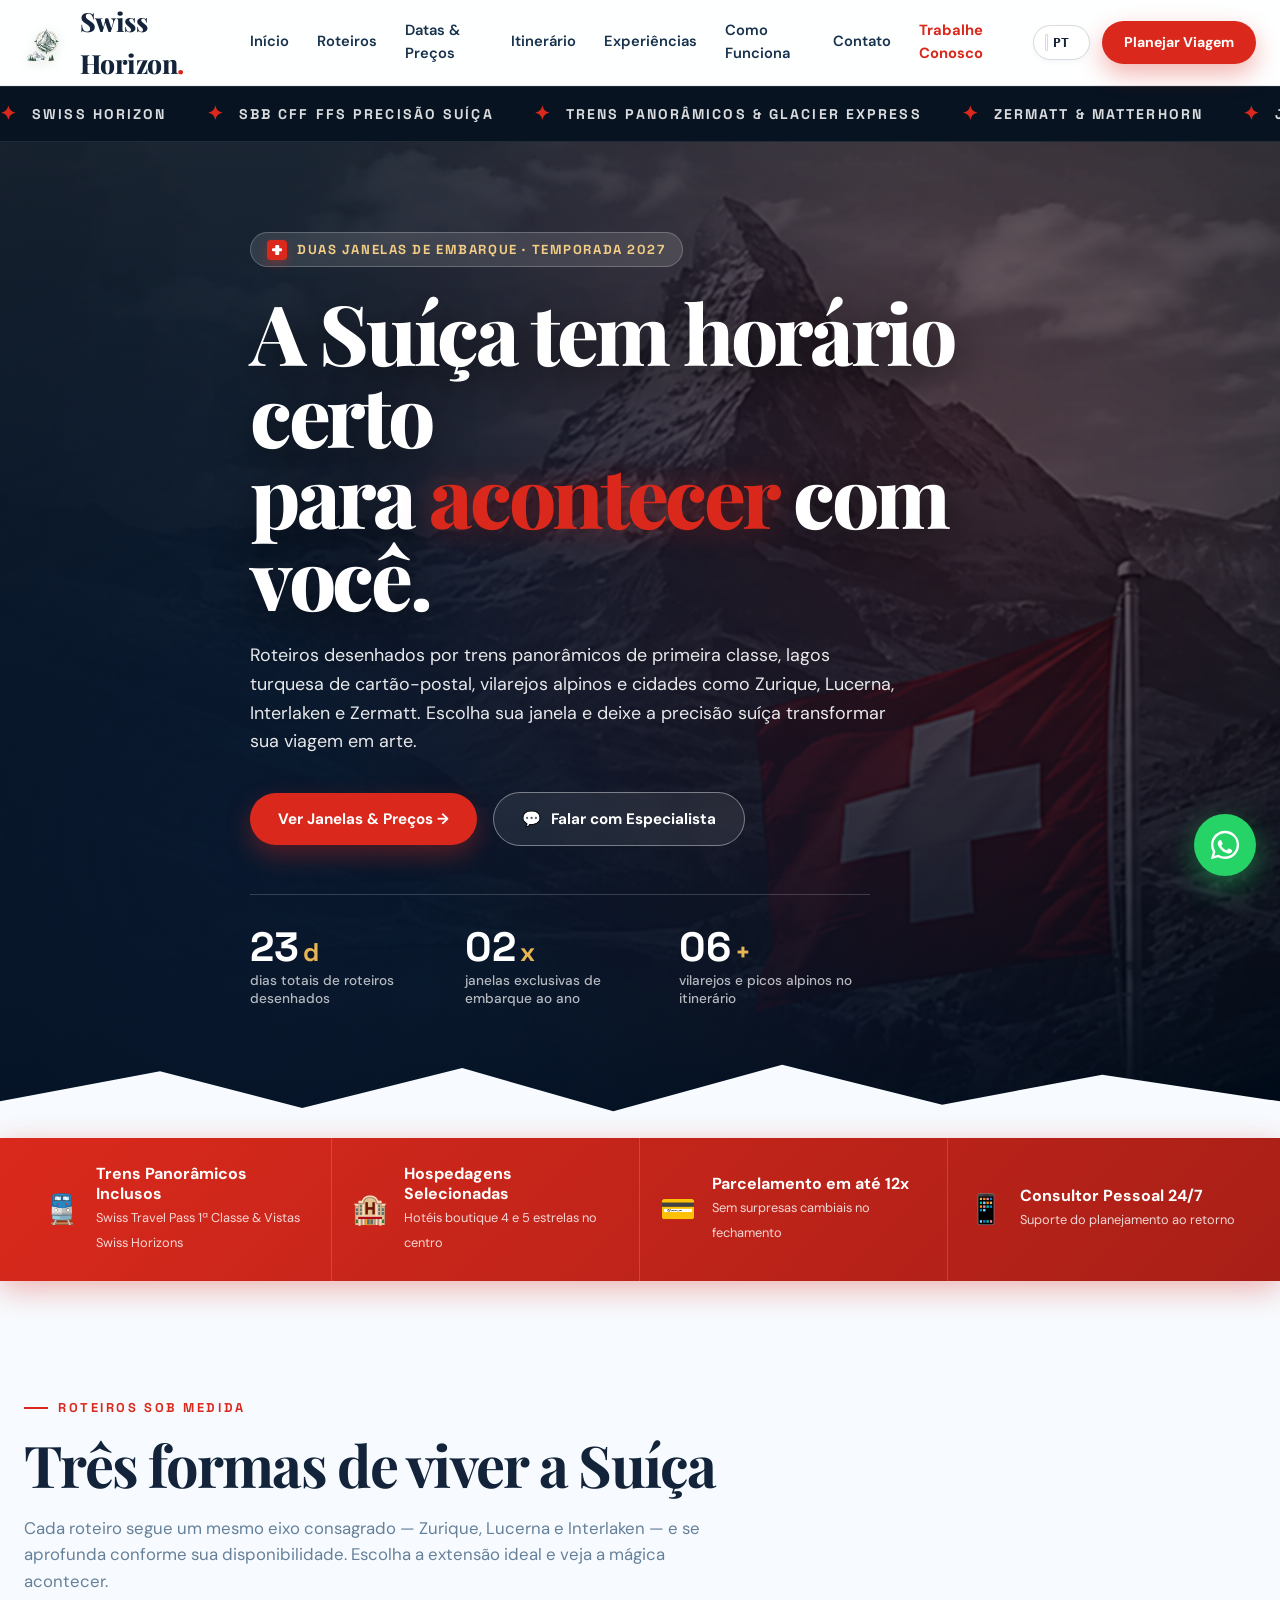
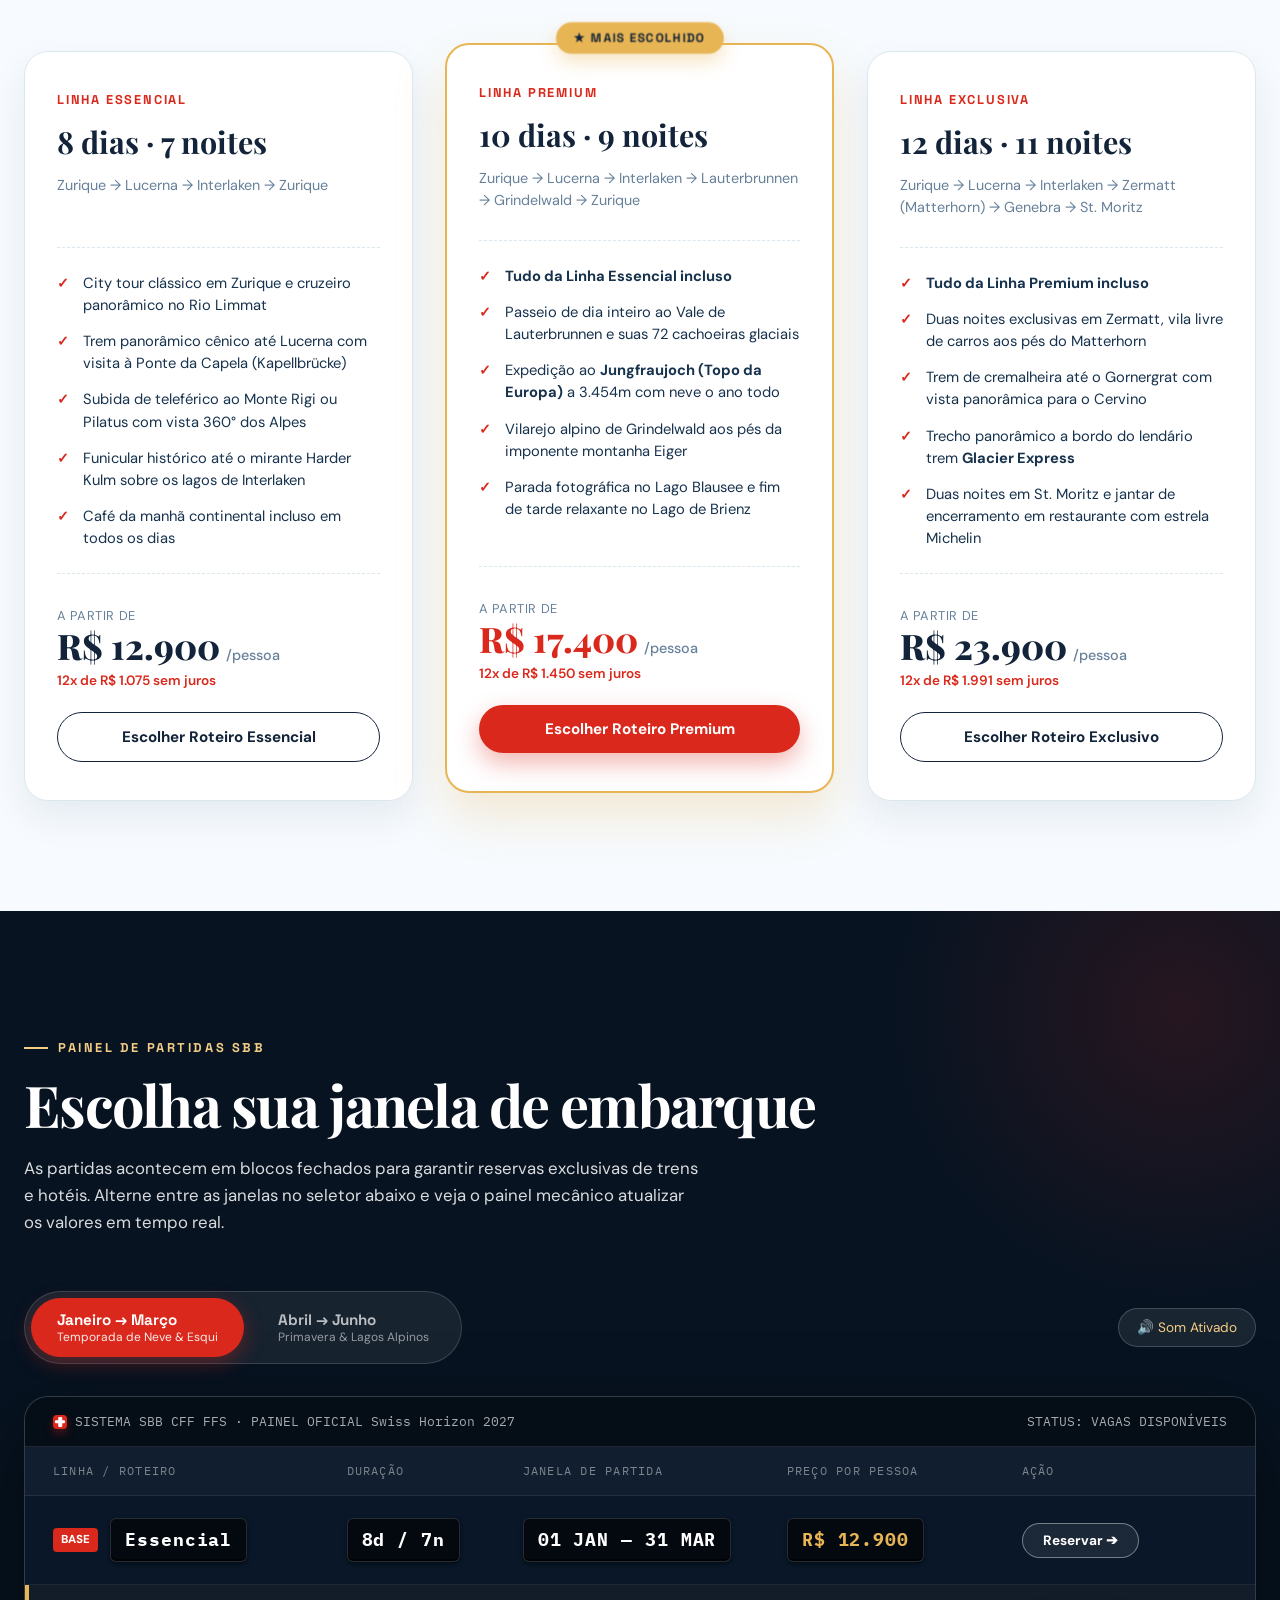
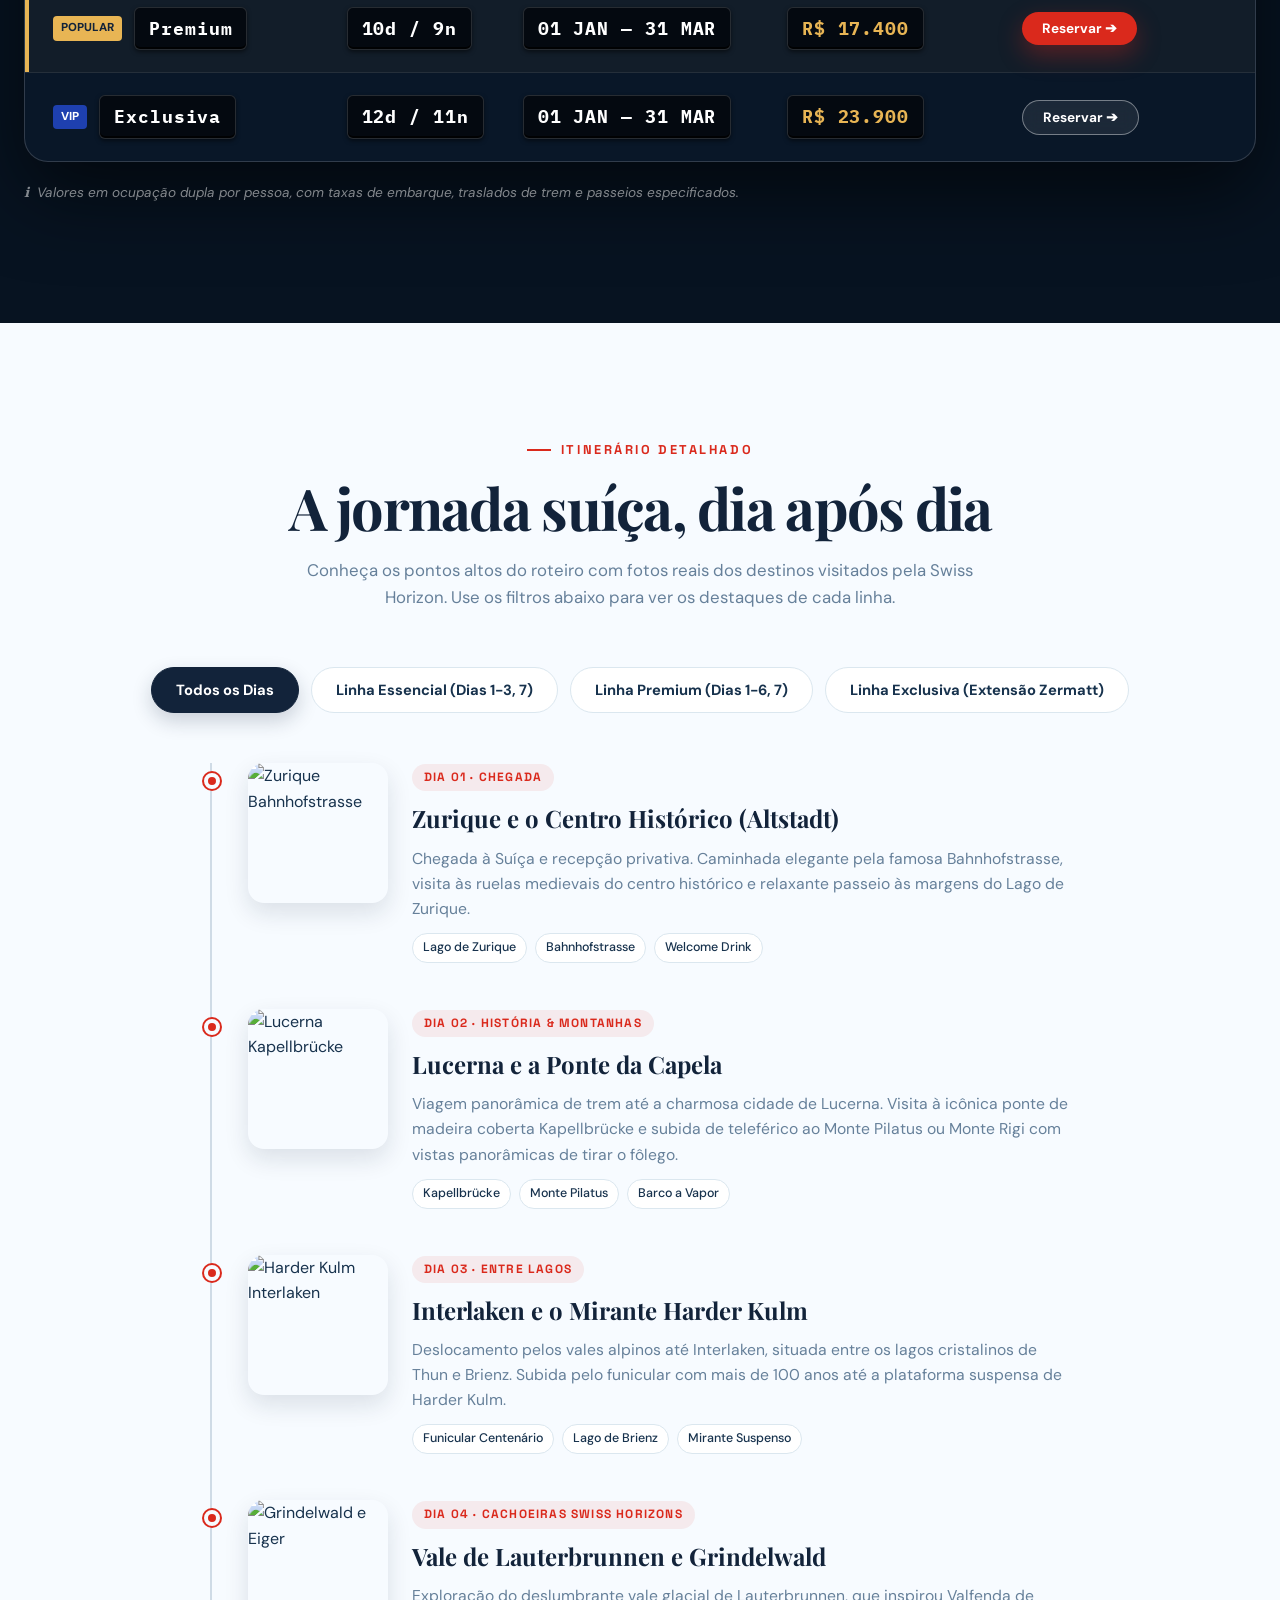
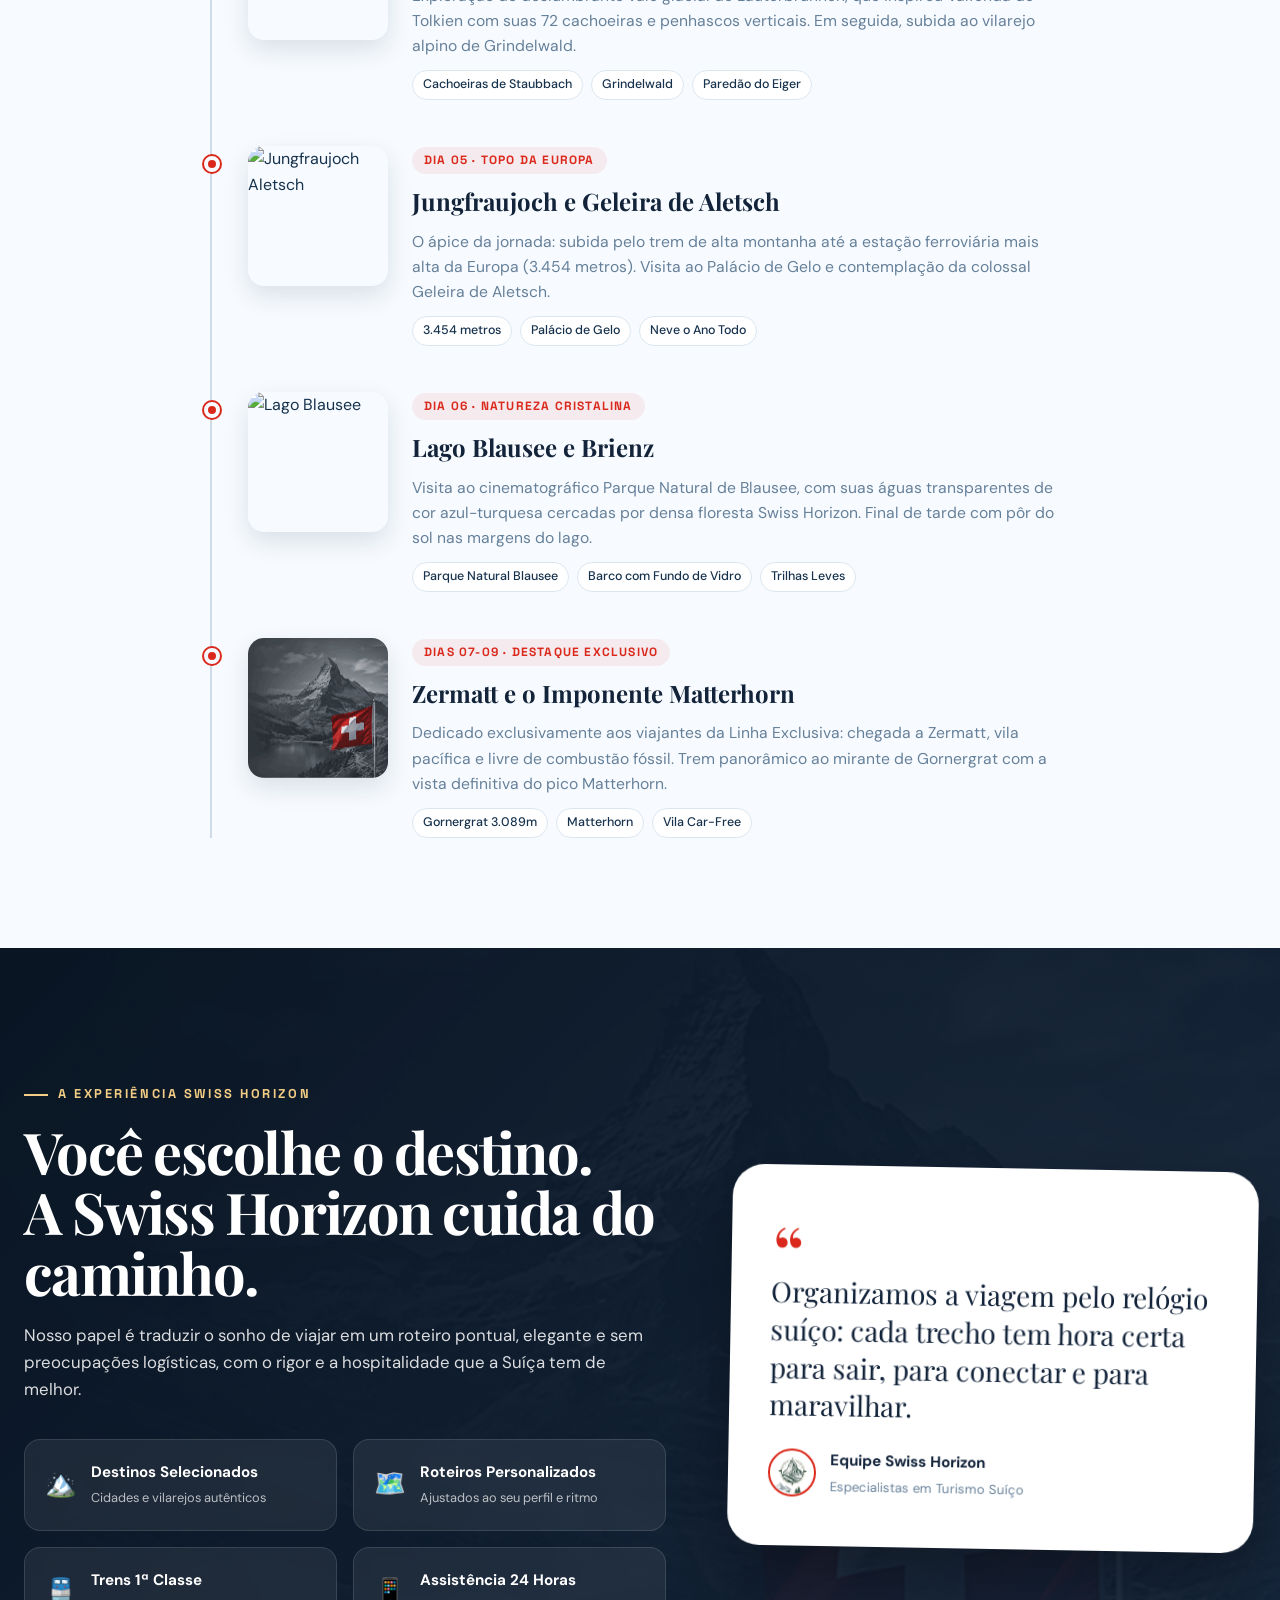
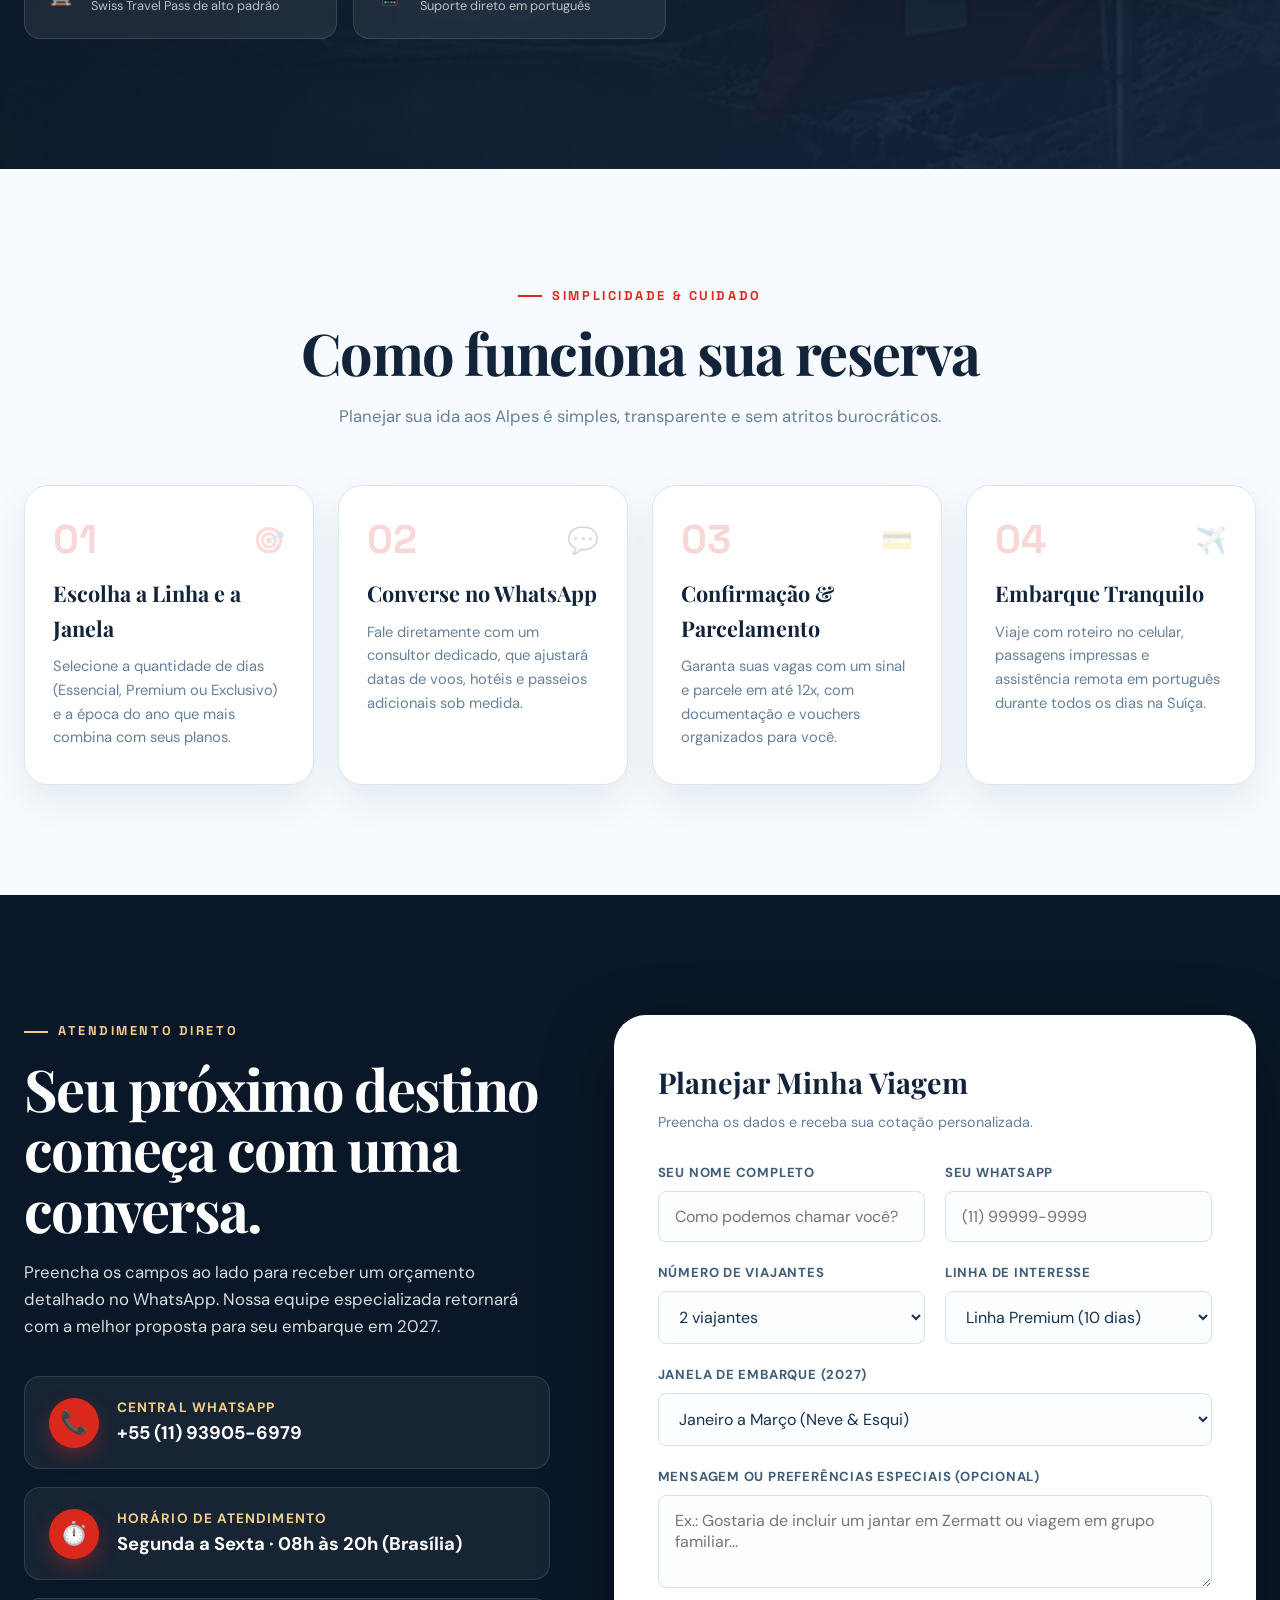
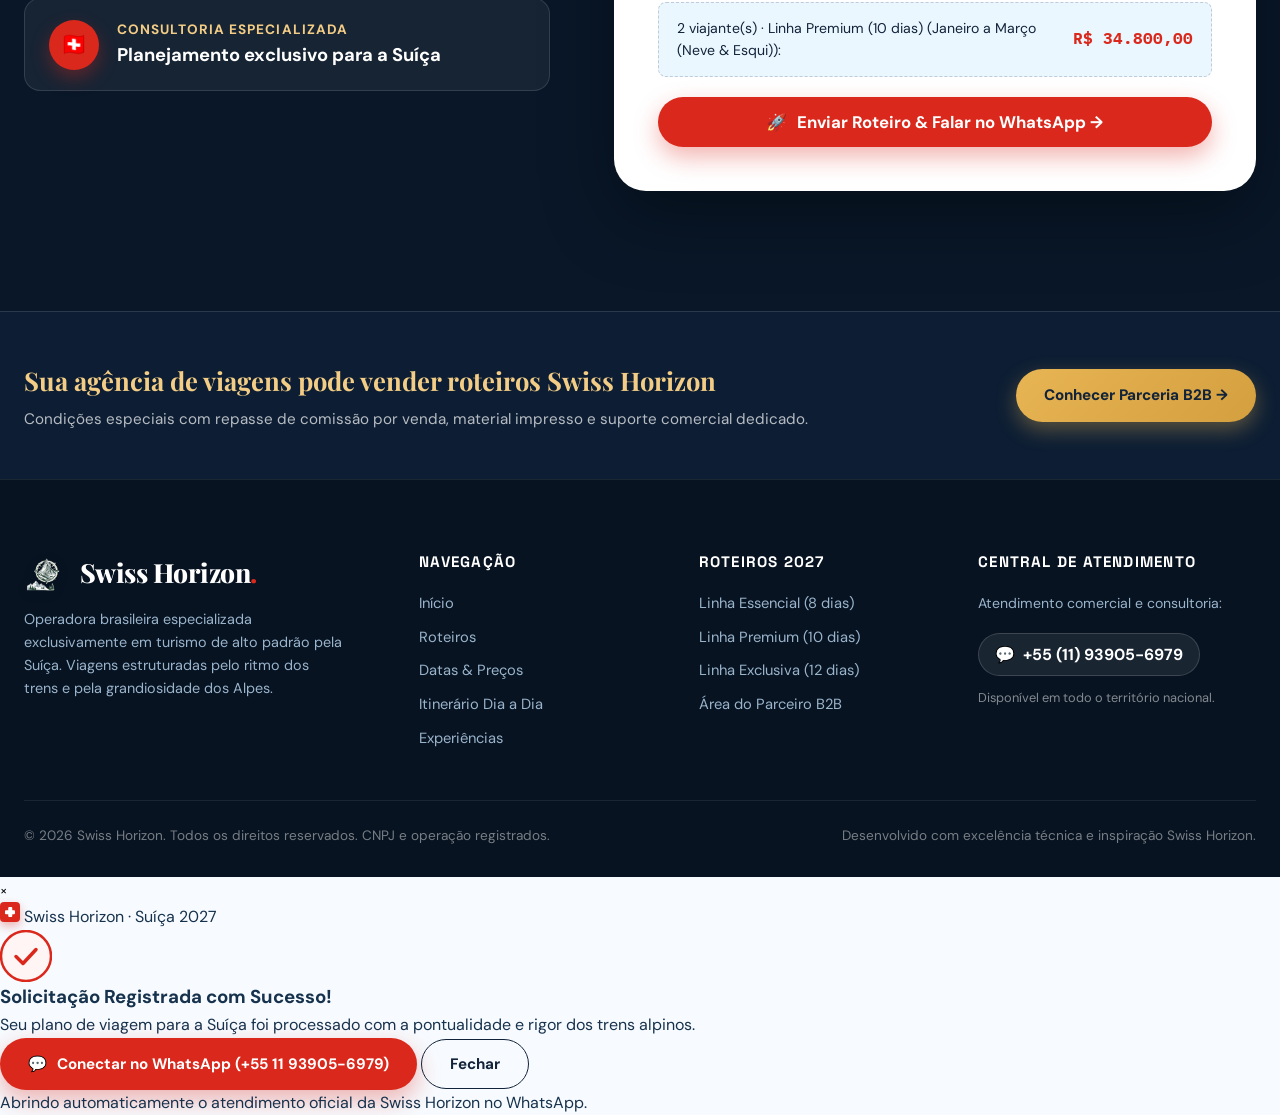
==== index.html @ 9bbac9cb "Add files via upload" ====
<!DOCTYPE html>
<html lang="pt-BR">
<head>
  <meta charset="UTF-8">
  <meta name="viewport" content="width=device-width, initial-scale=1.0">
  <title>Swiss Horizon | Roteiros Exclusivos pela Suíça 2027</title>
  <meta name="description" content="Viagens exclusivas para a Suíça com a precisão dos trens alpinos. Roteiros Essencial, Premium e Exclusivo em duas janelas de embarque. Atendimento via WhatsApp.">

  <!-- Favicon / Swiss Cross -->
  <link rel="icon" href="logo.png" type="image/png">

  <!-- Google Fonts: DM Sans, Playfair Display, Space Grotesk, IBM Plex Mono -->
  <link rel="preconnect" href="https://fonts.googleapis.com">
  <link rel="preconnect" href="https://fonts.gstatic.com" crossorigin>
  <link href="https://fonts.googleapis.com/css2?family=DM+Sans:ital,opsz,wght@0,9..40,300..800;1,9..40,300..800&family=Playfair+Display:ital,wght@0,500..900;1,500..900&family=Space+Grotesk:wght@500;700&family=IBM+Plex+Mono:wght@400;500;600&display=swap" rel="stylesheet">

  <link rel="stylesheet" href="style.css">
</head>
<body>

  <!-- ============================================================
       TOPBAR & NAVEGAÇÃO PRINCIPAL
       ============================================================ -->
  <header class="topbar">
    <div class="wrap nav-container">
      <div class="brand-group">
        <a href="#hero" class="brand-link" aria-label="Swiss Horizon">
          <img src="logo.png" alt="Logo Swiss Horizon" class="brand-logo-img">
          <span>Swiss Horizon<span class="brand-dot">.</span></span>
        </a>
      </div>

      <nav class="nav-links" id="mainNav">
        <a href="#hero" data-i18n="nav_home">Início</a>
        <a href="#roteiros" data-i18n="nav_itineraries">Roteiros</a>
        <a href="#embarque" data-i18n="nav_dates">Datas &amp; Preços</a>
        <a href="#itinerario" data-i18n="nav_timeline">Itinerário</a>
        <a href="#experiencias" data-i18n="nav_experiences">Experiências</a>
        <a href="#como-funciona" data-i18n="nav_how">Como Funciona</a>
        <a href="#contato" data-i18n="nav_contact">Contato</a>
        <a href="trabalhe-conosco.html" style="color:var(--red); font-weight:700;" data-i18n="nav_partner">Trabalhe Conosco</a>
      </nav>

      <div class="nav-cta-group">
        <!-- Bandeirinha / Seletor de Idiomas (Português, Inglês, Alemão) -->
        <div class="lang-selector-dropdown" id="langSelector">
          <button type="button" class="lang-btn" id="langBtn" aria-expanded="false" aria-haspopup="true" title="Selecionar Idioma / Change Language / Sprache wählen">
            <span class="lang-flag-current" id="currentLangFlag">
              <svg class="lang-flag-svg" viewBox="0 0 640 480" width="20" height="15" aria-hidden="true">
                <rect width="640" height="480" fill="#009c3b" rx="40"/>
                <polygon points="320,40 590,240 320,440 50,240" fill="#ffdf00"/>
                <circle cx="320" cy="240" r="120" fill="#002776"/>
                <path d="M 200,240 A 120,120 0 0,0 440,240 A 130,130 0 0,1 200,240" fill="#ffffff"/>
              </svg>
            </span>
            <span class="lang-code-current" id="currentLangCode">PT</span>
            <svg class="lang-chevron" viewBox="0 0 12 12" width="10" height="10" fill="currentColor">
              <path d="M2 4L6 8L10 4" stroke="currentColor" stroke-width="2" stroke-linecap="round" fill="none"/>
            </svg>
          </button>

          <div class="lang-menu" id="langMenu" role="menu">
            <button type="button" class="lang-option is-active" data-lang="pt" role="menuitem">
              <span class="lang-option-flag">
                <svg class="lang-flag-svg" viewBox="0 0 640 480" width="20" height="15" aria-hidden="true">
                  <rect width="640" height="480" fill="#009c3b" rx="40"/>
                  <polygon points="320,40 590,240 320,440 50,240" fill="#ffdf00"/>
                  <circle cx="320" cy="240" r="120" fill="#002776"/>
                  <path d="M 200,240 A 120,120 0 0,0 440,240 A 130,130 0 0,1 200,240" fill="#ffffff"/>
                </svg>
              </span>
              <span class="lang-option-name">Português</span>
              <span class="lang-option-badge">BR</span>
            </button>

            <button type="button" class="lang-option" data-lang="en" role="menuitem">
              <span class="lang-option-flag">
                <svg class="lang-flag-svg" viewBox="0 0 640 480" width="20" height="15" aria-hidden="true">
                  <clipPath id="uk-flag-clip-opt"><rect width="640" height="480" rx="40"/></clipPath>
                  <g clip-path="url(#uk-flag-clip-opt)">
                    <rect width="640" height="480" fill="#012169"/>
                    <path d="M0,0 L640,480 M640,0 L0,480" stroke="#ffffff" stroke-width="64"/>
                    <path d="M0,0 L640,480 M640,0 L0,480" stroke="#c8102e" stroke-width="24"/>
                    <path d="M320,0 V480 M0,240 H640" stroke="#ffffff" stroke-width="106"/>
                    <path d="M320,0 V480 M0,240 H640" stroke="#c8102e" stroke-width="64"/>
                  </g>
                </svg>
              </span>
              <span class="lang-option-name">English</span>
              <span class="lang-option-badge">EN</span>
            </button>

            <button type="button" class="lang-option" data-lang="de" role="menuitem">
              <span class="lang-option-flag">
                <svg class="lang-flag-svg" viewBox="0 0 640 480" width="20" height="15" aria-hidden="true">
                  <clipPath id="de-flag-clip-opt"><rect width="640" height="480" rx="40"/></clipPath>
                  <g clip-path="url(#de-flag-clip-opt)">
                    <rect width="640" height="160" y="0" fill="#000000"/>
                    <rect width="640" height="160" y="160" fill="#dd0000"/>
                    <rect width="640" height="160" y="320" fill="#ffce00"/>
                  </g>
                </svg>
              </span>
              <span class="lang-option-name">Deutsch</span>
              <span class="lang-option-badge">DE</span>
            </button>
          </div>
        </div>

        <a href="#embarque" class="btn btn-primary" id="navCtaBtn" style="padding:10px 22px; font-size:0.88rem;" data-i18n="nav_cta">
          Planejar Viagem
        </a>
        <button class="mobile-toggle" id="mobileNavToggle" aria-label="Abrir Menu">
          <span></span><span></span><span></span>
        </button>
      </div>
    </div>
  </header>

  <!-- ============================================================
       KINETIC TICKER (Estilo Lando Norris)
       ============================================================ -->
  <div class="ticker-wrap" aria-hidden="true">
    <div class="ticker-track">
      <span class="ticker-item"><span class="dot">✦</span> <span data-i18n="ticker_brand">Swiss Horizon</span></span>
      <span class="ticker-item"><span class="dot">✦</span> <span data-i18n="ticker_sbb">SBB CFF FFS PRECISÃO SUÍÇA</span></span>
      <span class="ticker-item"><span class="dot">✦</span> <span data-i18n="ticker_trains">TRENS PANORÂMICOS &amp; GLACIER EXPRESS</span></span>
      <span class="ticker-item"><span class="dot">✦</span> <span data-i18n="ticker_zermatt">ZERMATT &amp; MATTERHORN</span></span>
      <span class="ticker-item"><span class="dot">✦</span> <span data-i18n="ticker_jungfrau">JUNGFRAUJOCH TOPO DA EUROPA</span></span>
      <span class="ticker-item"><span class="dot">✦</span> <span data-i18n="ticker_windows">DUAS JANELAS DE EMBARQUE 2027</span></span>
      <span class="ticker-item"><span class="gold">✦</span> <span data-i18n="ticker_whatsapp">WHATSAPP: +55 (11) 93905-6979</span></span>
      <!-- Repetição para scroll contínuo -->
      <span class="ticker-item"><span class="dot">✦</span> <span data-i18n="ticker_brand">Swiss Horizon</span></span>
      <span class="ticker-item"><span class="dot">✦</span> <span data-i18n="ticker_sbb">SBB CFF FFS PRECISÃO SUÍÇA</span></span>
      <span class="ticker-item"><span class="dot">✦</span> <span data-i18n="ticker_trains">TRENS PANORÂMICOS &amp; GLACIER EXPRESS</span></span>
      <span class="ticker-item"><span class="dot">✦</span> <span data-i18n="ticker_zermatt">ZERMATT &amp; MATTERHORN</span></span>
      <span class="ticker-item"><span class="dot">✦</span> <span data-i18n="ticker_jungfrau">JUNGFRAUJOCH TOPO DA EUROPA</span></span>
      <span class="ticker-item"><span class="dot">✦</span> <span data-i18n="ticker_windows">DUAS JANELAS DE EMBARQUE 2027</span></span>
      <span class="ticker-item"><span class="gold">✦</span> <span data-i18n="ticker_whatsapp">WHATSAPP: +55 (11) 93905-6979</span></span>
    </div>
  </div>

  <main>

    <!-- ==========================================================
         HERO SECTION (Editorial, Dinâmica & 3D Depth)
         ========================================================== -->
    <section class="hero" id="hero">
      <div class="hero-bg" aria-hidden="true"></div>

      <!-- Recorte geométrico dos Alpes na base do hero -->
      <div class="hero-ridge" aria-hidden="true">
        <svg viewBox="0 0 1440 120" preserveAspectRatio="none">
          <polygon points="0,120 0,65 180,20 340,75 520,15 690,80 880,10 1060,70 1240,25 1440,65 1440,120" />
        </svg>
      </div>

      <div class="wrap hero-content">
        <div class="hero-tagline-badge">
          <span class="swiss-cross"></span>
          <span data-i18n="hero_tagline">Duas Janelas de Embarque · Temporada 2027</span>
        </div>

        <h1 data-i18n-html="hero_h1">
          A Suíça tem horário certo<br>
          para <span class="accent-red">acontecer</span> com você.
        </h1>

        <p class="hero-lede" data-i18n="hero_lede">
          Roteiros desenhados por trens panorâmicos de primeira classe, lagos turquesa de cartão-postal,
          vilarejos alpinos e cidades como Zurique, Lucerna, Interlaken e Zermatt. Escolha sua janela
          e deixe a precisão suíça transformar sua viagem em arte.
        </p>

        <div class="hero-actions">
          <a href="#embarque" class="btn btn-primary" data-i18n="hero_cta1">
            Ver Janelas &amp; Preços →
          </a>
          <a href="https://wa.me/5511939056979" target="_blank" rel="noopener" class="btn btn-outline-light" data-i18n-html="hero_cta2">
            <span>💬</span> Falar com Especialista
          </a>
        </div>

        <dl class="hero-stats">
          <div class="hero-stat-item">
            <dt>23<span>d</span></dt>
            <dd data-i18n="hero_stat1">dias totais de roteiros desenhados</dd>
          </div>
          <div class="hero-stat-item">
            <dt>02<span>x</span></dt>
            <dd data-i18n="hero_stat2">janelas exclusivas de embarque ao ano</dd>
          </div>
          <div class="hero-stat-item">
            <dt>06<span>+</span></dt>
            <dd data-i18n="hero_stat3">vilarejos e picos alpinos no itinerário</dd>
          </div>
        </dl>
      </div>
    </section>

    <!-- ==========================================================
         HIGHLIGHT STRIP (Diferenciais Rápidos)
         ========================================================== -->
    <section class="highlight-bar" aria-label="Diferenciais da Swiss Horizon">
      <div class="wrap highlight-grid">
        <div class="highlight-col">
          <div class="highlight-icon">🚆</div>
          <div>
            <strong data-i18n="hl1_title">Trens Panorâmicos Inclusos</strong>
            <span data-i18n="hl1_desc">Swiss Travel Pass 1ª Classe &amp; Vistas Swiss Horizons</span>
          </div>
        </div>
        <div class="highlight-col">
          <div class="highlight-icon">🏨</div>
          <div>
            <strong data-i18n="hl2_title">Hospedagens Selecionadas</strong>
            <span data-i18n="hl2_desc">Hotéis boutique 4 e 5 estrelas no centro</span>
          </div>
        </div>
        <div class="highlight-col">
          <div class="highlight-icon">💳</div>
          <div>
            <strong data-i18n="hl3_title">Parcelamento em até 12x</strong>
            <span data-i18n="hl3_desc">Sem surpresas cambiais no fechamento</span>
          </div>
        </div>
        <div class="highlight-col">
          <div class="highlight-icon">📱</div>
          <div>
            <strong data-i18n="hl4_title">Consultor Pessoal 24/7</strong>
            <span data-i18n="hl4_desc">Suporte do planejamento ao retorno</span>
          </div>
        </div>
      </div>
    </section>

    <!-- ==========================================================
         ROTEIROS & PACOTES (3D Interactive Tilt Cards)
         ========================================================== -->
    <section class="section" id="roteiros">
      <div class="wrap">
        <div class="section-head">
          <p class="eyebrow" data-i18n="pkg_eyebrow">Roteiros sob Medida</p>
          <h2 class="section-title" data-i18n="pkg_section_title">Três formas de viver a Suíça</h2>
          <p class="section-lede" data-i18n="pkg_section_lede">
            Cada roteiro segue um mesmo eixo consagrado — Zurique, Lucerna e Interlaken —
            e se aprofunda conforme sua disponibilidade. Escolha a extensão ideal e veja a mágica acontecer.
          </p>
        </div>

        <div class="packages-grid">

          <!-- 1. Linha Essencial -->
          <article class="package-card" data-tilt>
            <p class="package-kicker" data-i18n="pkg1_kicker">Linha Essencial</p>
            <h3 class="package-title" data-i18n="pkg1_title">8 dias · 7 noites</h3>
            <p class="package-route-text" data-i18n="pkg1_route">Zurique → Lucerna → Interlaken → Zurique</p>

            <ul class="package-features-list">
              <li data-i18n="pkg1_feat1">City tour clássico em Zurique e cruzeiro panorâmico no Rio Limmat</li>
              <li data-i18n="pkg1_feat2">Trem panorâmico cênico até Lucerna com visita à Ponte da Capela (Kapellbrücke)</li>
              <li data-i18n="pkg1_feat3">Subida de teleférico ao Monte Rigi ou Pilatus com vista 360° dos Alpes</li>
              <li data-i18n="pkg1_feat4">Funicular histórico até o mirante Harder Kulm sobre os lagos de Interlaken</li>
              <li data-i18n="pkg1_feat5">Café da manhã continental incluso em todos os dias</li>
            </ul>

            <div class="package-price-wrap">
              <span class="package-price-lead" data-i18n="price_from">A partir de</span>
              <div class="package-price-val">
                <span data-card-price="essencial">R$ 12.900</span>
                <small data-i18n="price_suffix">/pessoa</small>
              </div>
              <p class="package-installments" data-card-installments="essencial">12x de R$ 1.075 sem juros</p>
            </div>

            <button class="btn btn-outline-dark" data-choose-line="Essencial" data-pkg-key="essencial" data-i18n="pkg1_btn">
              Escolher Roteiro Essencial
            </button>
          </article>

          <!-- 2. Linha Premium (Destaque) -->
          <article class="package-card featured" data-tilt>
            <span class="package-badge-popular" data-i18n="badge_popular">★ Mais Escolhido</span>
            <p class="package-kicker" data-i18n="pkg2_kicker">Linha Premium</p>
            <h3 class="package-title" data-i18n="pkg2_title">10 dias · 9 noites</h3>
            <p class="package-route-text" data-i18n="pkg2_route">Zurique → Lucerna → Interlaken → Lauterbrunnen → Grindelwald → Zurique</p>

            <ul class="package-features-list">
              <li data-i18n-html="pkg2_feat1"><strong>Tudo da Linha Essencial incluso</strong></li>
              <li data-i18n="pkg2_feat2">Passeio de dia inteiro ao Vale de Lauterbrunnen e suas 72 cachoeiras glaciais</li>
              <li data-i18n-html="pkg2_feat3">Expedição ao <strong>Jungfraujoch (Topo da Europa)</strong> a 3.454m com neve o ano todo</li>
              <li data-i18n="pkg2_feat4">Vilarejo alpino de Grindelwald aos pés da imponente montanha Eiger</li>
              <li data-i18n="pkg2_feat5">Parada fotográfica no Lago Blausee e fim de tarde relaxante no Lago de Brienz</li>
            </ul>

            <div class="package-price-wrap">
              <span class="package-price-lead" data-i18n="price_from">A partir de</span>
              <div class="package-price-val" style="color:var(--red);">
                <span data-card-price="premium">R$ 17.400</span>
                <small data-i18n="price_suffix">/pessoa</small>
              </div>
              <p class="package-installments" data-card-installments="premium">12x de R$ 1.450 sem juros</p>
            </div>

            <button class="btn btn-primary" data-choose-line="Premium" data-pkg-key="premium" data-i18n="pkg2_btn">
              Escolher Roteiro Premium
            </button>
          </article>

          <!-- 3. Linha Exclusiva -->
          <article class="package-card" data-tilt>
            <p class="package-kicker" data-i18n="pkg3_kicker">Linha Exclusiva</p>
            <h3 class="package-title" data-i18n="pkg3_title">12 dias · 11 noites</h3>
            <p class="package-route-text" data-i18n="pkg3_route">Zurique → Lucerna → Interlaken → Zermatt (Matterhorn) → Genebra → St. Moritz</p>

            <ul class="package-features-list">
              <li data-i18n-html="pkg3_feat1"><strong>Tudo da Linha Premium incluso</strong></li>
              <li data-i18n="pkg3_feat2">Duas noites exclusivas em Zermatt, vila livre de carros aos pés do Matterhorn</li>
              <li data-i18n="pkg3_feat3">Trem de cremalheira até o Gornergrat com vista panorâmica para o Cervino</li>
              <li data-i18n-html="pkg3_feat4">Trecho panorâmico a bordo do lendário trem <strong>Glacier Express</strong></li>
              <li data-i18n="pkg3_feat5">Duas noites em St. Moritz e jantar de encerramento em restaurante com estrela Michelin</li>
            </ul>

            <div class="package-price-wrap">
              <span class="package-price-lead" data-i18n="price_from">A partir de</span>
              <div class="package-price-val">
                <span data-card-price="exclusivo">R$ 23.900</span>
                <small data-i18n="price_suffix">/pessoa</small>
              </div>
              <p class="package-installments" data-card-installments="exclusivo">12x de R$ 1.991 sem juros</p>
            </div>

            <button class="btn btn-outline-dark" data-choose-line="Exclusivo" data-pkg-key="exclusivo" data-i18n="pkg3_btn">
              Escolher Roteiro Exclusivo
            </button>
          </article>

        </div>
      </div>
    </section>

    <!-- ==========================================================
         QUADRO DE HORÁRIOS & PREÇOS (Solari Board Estilo SBB)
         ========================================================== -->
    <section class="section section-board" id="embarque">
      <div class="wrap">
        <div class="section-head">
          <p class="eyebrow eyebrow-light" data-i18n="board_eyebrow">Painel de Partidas SBB</p>
          <h2 class="section-title section-title-light" data-i18n="board_title">Escolha sua janela de embarque</h2>
          <p class="section-lede section-lede-light" data-i18n="board_lede">
            As partidas acontecem em blocos fechados para garantir reservas exclusivas de trens e hotéis.
            Alterne entre as janelas no seletor abaixo e veja o painel mecânico atualizar os valores em tempo real.
          </p>
        </div>

        <div class="window-switch-wrap">
          <div class="window-switch" role="tablist" aria-label="Janelas de Embarque">
            <button class="window-btn is-active" role="tab" aria-selected="true" data-window="jan-mar">
              <span class="window-btn-label" data-i18n="tab_jan_mar_label">Janeiro → Março</span>
              <span class="window-btn-sub" data-i18n="tab_jan_mar_sub">Temporada de Neve &amp; Esqui</span>
            </button>
            <button class="window-btn" role="tab" aria-selected="false" data-window="abr-jun">
              <span class="window-btn-label" data-i18n="tab_abr_jun_label">Abril → Junho</span>
              <span class="window-btn-sub" data-i18n="tab_abr_jun_sub">Primavera &amp; Lagos Alpinos</span>
            </button>
          </div>

          <button class="sound-toggle-btn" id="soundToggleBtn" title="Ativar ou desativar som mecânico do painel">
            🔊 Som Ativado
          </button>
        </div>

        <!-- SBB Solari Board -->
        <div class="sbb-board">
          <div class="board-top-status">
            <span data-i18n-html="board_top_left"><span class="swiss-cross" style="width:14px;height:14px;"></span> SISTEMA SBB CFF FFS · PAINEL OFICIAL Swiss Horizon 2027</span>
            <span data-i18n="board_top_status">STATUS: VAGAS DISPONÍVEIS</span>
          </div>

          <div class="board-row board-head" aria-hidden="true">
            <span data-i18n="board_th_line">Linha / Roteiro</span>
            <span data-i18n="board_th_duration">Duração</span>
            <span data-i18n="board_th_window">Janela de Partida</span>
            <span data-i18n="board_th_price">Preço por Pessoa</span>
            <span data-i18n="board_th_action">Ação</span>
          </div>

          <!-- Linha Essencial -->
          <div class="board-row">
            <div class="col-line-title">
              <span class="col-line-badge" data-i18n="board_badge_base">Base</span>
              <span class="solari-flap" data-i18n="board_flap_essencial">Essencial</span>
            </div>
            <div>
              <span class="solari-flap" data-i18n="board_dur_essencial">8d / 7n</span>
            </div>
            <div>
              <span class="solari-flap" data-flap-window>01 JAN — 31 MAR</span>
            </div>
            <div>
              <span class="solari-flap gold" data-flap-price="essencial">R$ 12.900</span>
            </div>
            <div>
              <button class="btn btn-outline-light" style="padding:8px 20px; font-size:0.85rem;" data-choose-line="Essencial" data-pkg-key="essencial" data-i18n="board_btn_book">
                Reservar ➔
              </button>
            </div>
          </div>

          <!-- Linha Premium -->
          <div class="board-row board-row-featured">
            <div class="col-line-title">
              <span class="col-line-badge featured" data-i18n="board_badge_popular">Popular</span>
              <span class="solari-flap" data-i18n="board_flap_premium">Premium</span>
            </div>
            <div>
              <span class="solari-flap" data-i18n="board_dur_premium">10d / 9n</span>
            </div>
            <div>
              <span class="solari-flap" data-flap-window>01 JAN — 31 MAR</span>
            </div>
            <div>
              <span class="solari-flap gold" data-flap-price="premium">R$ 17.400</span>
            </div>
            <div>
              <button class="btn btn-primary" style="padding:8px 20px; font-size:0.85rem;" data-choose-line="Premium" data-pkg-key="premium" data-i18n="board_btn_book">
                Reservar ➔
              </button>
            </div>
          </div>

          <!-- Linha Exclusiva -->
          <div class="board-row">
            <div class="col-line-title">
              <span class="col-line-badge" style="background:#1e40af;" data-i18n="board_badge_vip">VIP</span>
              <span class="solari-flap" data-i18n="board_flap_exclusivo">Exclusiva</span>
            </div>
            <div>
              <span class="solari-flap" data-i18n="board_dur_exclusivo">12d / 11n</span>
            </div>
            <div>
              <span class="solari-flap" data-flap-window>01 JAN — 31 MAR</span>
            </div>
            <div>
              <span class="solari-flap gold" data-flap-price="exclusivo">R$ 23.900</span>
            </div>
            <div>
              <button class="btn btn-outline-light" style="padding:8px 20px; font-size:0.85rem;" data-choose-line="Exclusivo" data-pkg-key="exclusivo" data-i18n="board_btn_book">
                Reservar ➔
              </button>
            </div>
          </div>
        </div>

        <p class="board-note" data-i18n-html="board_note">
          <span>ℹ</span> Valores em ocupação dupla por pessoa, com taxas de embarque, traslados de trem e passeios especificados.
        </p>
      </div>
    </section>

    <!-- ==========================================================
         ITINERÁRIO DIA A DIA (Timeline Interativa com Fotos)
         ========================================================== -->
    <section class="section" id="itinerario">
      <div class="wrap">
        <div class="section-head-center">
          <p class="eyebrow" data-i18n="itin_eyebrow">Itinerário Detalhado</p>
          <h2 class="section-title" data-i18n="itin_title">A jornada suíça, dia após dia</h2>
          <p class="section-lede" style="margin-inline:auto;" data-i18n="itin_lede">
            Conheça os pontos altos do roteiro com fotos reais dos destinos visitados pela Swiss Horizon.
            Use os filtros abaixo para ver os destaques de cada linha.
          </p>
        </div>

        <div class="itinerary-filter-nav">
          <button class="itinerary-filter-btn is-active" data-filter="all" data-i18n="itin_filter_all">Todos os Dias</button>
          <button class="itinerary-filter-btn" data-filter="essencial" data-i18n="itin_filter_essencial">Linha Essencial (Dias 1-3, 7)</button>
          <button class="itinerary-filter-btn" data-filter="premium" data-i18n="itin_filter_premium">Linha Premium (Dias 1-6, 7)</button>
          <button class="itinerary-filter-btn" data-filter="exclusivo" data-i18n="itin_filter_exclusivo">Linha Exclusiva (Extensão Zermatt)</button>
        </div>

        <div class="itinerary-timeline">

          <!-- Dia 1 -->
          <article class="timeline-card" data-lines="essencial premium exclusivo">
            <div class="timeline-img-box">
              <img src="https://commons.wikimedia.org/wiki/Special:FilePath/Zurich-Bahnhofstrasse-01-01.jpg?width=400" alt="Zurique Bahnhofstrasse" loading="lazy">
            </div>
            <div class="timeline-info">
              <span class="timeline-day-pill" data-i18n="itin_d1_pill">Dia 01 · Chegada</span>
              <h3 data-i18n="itin_d1_title">Zurique e o Centro Histórico (Altstadt)</h3>
              <p data-i18n="itin_d1_desc">Chegada à Suíça e recepção privativa. Caminhada elegante pela famosa Bahnhofstrasse, visita às ruelas medievais do centro histórico e relaxante passeio às margens do Lago de Zurique.</p>
              <div class="timeline-tags">
                <span class="timeline-tag" data-i18n="itin_d1_t1">Lago de Zurique</span>
                <span class="timeline-tag" data-i18n="itin_d1_t2">Bahnhofstrasse</span>
                <span class="timeline-tag" data-i18n="itin_d1_t3">Welcome Drink</span>
              </div>
            </div>
          </article>

          <!-- Dia 2 -->
          <article class="timeline-card" data-lines="essencial premium exclusivo">
            <div class="timeline-img-box">
              <img src="https://commons.wikimedia.org/wiki/Special:FilePath/Kapellbr%C3%BCcke_in_Lucerne.jpg?width=400" alt="Lucerna Kapellbrücke" loading="lazy">
            </div>
            <div class="timeline-info">
              <span class="timeline-day-pill" data-i18n="itin_d2_pill">Dia 02 · História &amp; Montanhas</span>
              <h3 data-i18n="itin_d2_title">Lucerna e a Ponte da Capela</h3>
              <p data-i18n="itin_d2_desc">Viagem panorâmica de trem até a charmosa cidade de Lucerna. Visita à icônica ponte de madeira coberta Kapellbrücke e subida de teleférico ao Monte Pilatus ou Monte Rigi com vistas panorâmicas de tirar o fôlego.</p>
              <div class="timeline-tags">
                <span class="timeline-tag" data-i18n="itin_d2_t1">Kapellbrücke</span>
                <span class="timeline-tag" data-i18n="itin_d2_t2">Monte Pilatus</span>
                <span class="timeline-tag" data-i18n="itin_d2_t3">Barco a Vapor</span>
              </div>
            </div>
          </article>

          <!-- Dia 3 -->
          <article class="timeline-card" data-lines="essencial premium exclusivo">
            <div class="timeline-img-box">
              <img src="https://commons.wikimedia.org/wiki/Special:FilePath/Harder_Kulm_at_sunrise.jpg?width=400" alt="Harder Kulm Interlaken" loading="lazy">
            </div>
            <div class="timeline-info">
              <span class="timeline-day-pill" data-i18n="itin_d3_pill">Dia 03 · Entre Lagos</span>
              <h3 data-i18n="itin_d3_title">Interlaken e o Mirante Harder Kulm</h3>
              <p data-i18n="itin_d3_desc">Deslocamento pelos vales alpinos até Interlaken, situada entre os lagos cristalinos de Thun e Brienz. Subida pelo funicular com mais de 100 anos até a plataforma suspensa de Harder Kulm.</p>
              <div class="timeline-tags">
                <span class="timeline-tag" data-i18n="itin_d3_t1">Funicular Centenário</span>
                <span class="timeline-tag" data-i18n="itin_d3_t2">Lago de Brienz</span>
                <span class="timeline-tag" data-i18n="itin_d3_t3">Mirante Suspenso</span>
              </div>
            </div>
          </article>

          <!-- Dia 4 -->
          <article class="timeline-card" data-lines="premium exclusivo">
            <div class="timeline-img-box">
              <img src="https://commons.wikimedia.org/wiki/Special:FilePath/00_3442_Grindelwald_-_Eiger_(Schweiz).jpg?width=400" alt="Grindelwald e Eiger" loading="lazy">
            </div>
            <div class="timeline-info">
              <span class="timeline-day-pill" data-i18n="itin_d4_pill">Dia 04 · Cachoeiras Swiss Horizons</span>
              <h3 data-i18n="itin_d4_title">Vale de Lauterbrunnen e Grindelwald</h3>
              <p data-i18n="itin_d4_desc">Exploração do deslumbrante vale glacial de Lauterbrunnen, que inspirou Valfenda de Tolkien com suas 72 cachoeiras e penhascos verticais. Em seguida, subida ao vilarejo alpino de Grindelwald.</p>
              <div class="timeline-tags">
                <span class="timeline-tag" data-i18n="itin_d4_t1">Cachoeiras de Staubbach</span>
                <span class="timeline-tag" data-i18n="itin_d4_t2">Grindelwald</span>
                <span class="timeline-tag" data-i18n="itin_d4_t3">Paredão do Eiger</span>
              </div>
            </div>
          </article>

          <!-- Dia 5 -->
          <article class="timeline-card" data-lines="premium exclusivo">
            <div class="timeline-img-box">
              <img src="https://commons.wikimedia.org/wiki/Special:FilePath/Aletsch_Glacier_from_Jungfraujoch_(2).jpg?width=400" alt="Jungfraujoch Aletsch" loading="lazy">
            </div>
            <div class="timeline-info">
              <span class="timeline-day-pill" data-i18n="itin_d5_pill">Dia 05 · Topo da Europa</span>
              <h3 data-i18n="itin_d5_title">Jungfraujoch e Geleira de Aletsch</h3>
              <p data-i18n="itin_d5_desc">O ápice da jornada: subida pelo trem de alta montanha até a estação ferroviária mais alta da Europa (3.454 metros). Visita ao Palácio de Gelo e contemplação da colossal Geleira de Aletsch.</p>
              <div class="timeline-tags">
                <span class="timeline-tag" data-i18n="itin_d5_t1">3.454 metros</span>
                <span class="timeline-tag" data-i18n="itin_d5_t2">Palácio de Gelo</span>
                <span class="timeline-tag" data-i18n="itin_d5_t3">Neve o Ano Todo</span>
              </div>
            </div>
          </article>

          <!-- Dia 6 -->
          <article class="timeline-card" data-lines="premium exclusivo">
            <div class="timeline-img-box">
              <img src="https://commons.wikimedia.org/wiki/Special:FilePath/Kandergrund_Blausee_lac.jpg?width=400" alt="Lago Blausee" loading="lazy">
            </div>
            <div class="timeline-info">
              <span class="timeline-day-pill" data-i18n="itin_d6_pill">Dia 06 · Natureza Cristalina</span>
              <h3 data-i18n="itin_d6_title">Lago Blausee e Brienz</h3>
              <p data-i18n="itin_d6_desc">Visita ao cinematográfico Parque Natural de Blausee, com suas águas transparentes de cor azul-turquesa cercadas por densa floresta Swiss Horizon. Final de tarde com pôr do sol nas margens do lago.</p>
              <div class="timeline-tags">
                <span class="timeline-tag" data-i18n="itin_d6_t1">Parque Natural Blausee</span>
                <span class="timeline-tag" data-i18n="itin_d6_t2">Barco com Fundo de Vidro</span>
                <span class="timeline-tag" data-i18n="itin_d6_t3">Trilhas Leves</span>
              </div>
            </div>
          </article>

          <!-- Dia 7 -->
          <article class="timeline-card" data-lines="exclusivo">
            <div class="timeline-img-box">
              <img src="image.png" alt="Zermatt e Matterhorn" loading="lazy">
            </div>
            <div class="timeline-info">
              <span class="timeline-day-pill" data-i18n="itin_d7_pill">Dias 07-09 · Destaque Exclusivo</span>
              <h3 data-i18n="itin_d7_title">Zermatt e o Imponente Matterhorn</h3>
              <p data-i18n="itin_d7_desc">Dedicado exclusivamente aos viajantes da Linha Exclusiva: chegada a Zermatt, vila pacífica e livre de combustão fóssil. Trem panorâmico ao mirante de Gornergrat com a vista definitiva do pico Matterhorn.</p>
              <div class="timeline-tags">
                <span class="timeline-tag" data-i18n="itin_d7_t1">Gornergrat 3.089m</span>
                <span class="timeline-tag" data-i18n="itin_d7_t2">Matterhorn</span>
                <span class="timeline-tag" data-i18n="itin_d7_t3">Vila Car-Free</span>
              </div>
            </div>
          </article>

        </div>
      </div>
    </section>

    <!-- ==========================================================
         EXPERIÊNCIA Swiss Horizon (Editorial Dark Mode)
         ========================================================== -->
    <section class="section section-experience" id="experiencias">
      <div class="wrap experience-grid">
        <div>
          <p class="eyebrow eyebrow-light" data-i18n="exp_eyebrow">A Experiência Swiss Horizon</p>
          <h2 class="section-title section-title-light" data-i18n-html="exp_title">Você escolhe o destino.<br>A Swiss Horizon cuida do caminho.</h2>
          <p class="section-lede section-lede-light" data-i18n="exp_lede">
            Nosso papel é traduzir o sonho de viajar em um roteiro pontual, elegante e sem preocupações logísticas,
            com o rigor e a hospitalidade que a Suíça tem de melhor.
          </p>

          <div class="experience-features-grid">
            <div class="experience-feature-box">
              <div class="experience-feature-icon">🏔️</div>
              <div class="experience-feature-text">
                <strong data-i18n="exp_feat1_title">Destinos Selecionados</strong>
                <span data-i18n="exp_feat1_desc">Cidades e vilarejos autênticos</span>
              </div>
            </div>
            <div class="experience-feature-box">
              <div class="experience-feature-icon">🗺️</div>
              <div class="experience-feature-text">
                <strong data-i18n="exp_feat2_title">Roteiros Personalizados</strong>
                <span data-i18n="exp_feat2_desc">Ajustados ao seu perfil e ritmo</span>
              </div>
            </div>
            <div class="experience-feature-box">
              <div class="experience-feature-icon">🚆</div>
              <div class="experience-feature-text">
                <strong data-i18n="exp_feat3_title">Trens 1ª Classe</strong>
                <span data-i18n="exp_feat3_desc">Swiss Travel Pass de alto padrão</span>
              </div>
            </div>
            <div class="experience-feature-box">
              <div class="experience-feature-icon">📱</div>
              <div class="experience-feature-text">
                <strong data-i18n="exp_feat4_title">Assistência 24 Horas</strong>
                <span data-i18n="exp_feat4_desc">Suporte direto em português</span>
              </div>
            </div>
          </div>
        </div>

        <aside class="experience-quote-card" data-tilt>
          <div class="quote-mark">“</div>
          <p class="quote-body" data-i18n="exp_quote_body">
            Organizamos a viagem pelo relógio suíço: cada trecho tem hora certa para sair, para conectar e para maravilhar.
          </p>
          <div class="quote-author">
            <img src="logo.png" alt="Equipe Swiss Horizon" class="quote-author-img">
            <div class="quote-author-info">
              <strong data-i18n="exp_quote_author">Equipe Swiss Horizon</strong>
              <span data-i18n="exp_quote_role">Especialistas em Turismo Suíço</span>
            </div>
          </div>
        </aside>
      </div>
    </section>

    <!-- ==========================================================
         COMO FUNCIONA (Processo em 4 Passos)
         ========================================================== -->
    <section class="section" id="como-funciona">
      <div class="wrap">
        <div class="section-head-center">
          <p class="eyebrow" data-i18n="how_eyebrow">Simplicidade &amp; Cuidado</p>
          <h2 class="section-title" data-i18n="how_title">Como funciona sua reserva</h2>
          <p class="section-lede" style="margin-inline:auto;" data-i18n="how_lede">
            Planejar sua ida aos Alpes é simples, transparente e sem atritos burocráticos.
          </p>
        </div>

        <div class="steps-grid">
          <article class="step-card">
            <div class="step-num-badge">
              <span>01</span>
              <span class="step-icon">🎯</span>
            </div>
            <h3 data-i18n="how_step1_title">Escolha a Linha e a Janela</h3>
            <p data-i18n="how_step1_desc">Selecione a quantidade de dias (Essencial, Premium ou Exclusivo) e a época do ano que mais combina com seus planos.</p>
          </article>

          <article class="step-card">
            <div class="step-num-badge">
              <span>02</span>
              <span class="step-icon">💬</span>
            </div>
            <h3 data-i18n="how_step2_title">Converse no WhatsApp</h3>
            <p data-i18n="how_step2_desc">Fale diretamente com um consultor dedicado, que ajustará datas de voos, hotéis e passeios adicionais sob medida.</p>
          </article>

          <article class="step-card">
            <div class="step-num-badge">
              <span>03</span>
              <span class="step-icon">💳</span>
            </div>
            <h3 data-i18n="how_step3_title">Confirmação &amp; Parcelamento</h3>
            <p data-i18n="how_step3_desc">Garanta suas vagas com um sinal e parcele em até 12x, com documentação e vouchers organizados para você.</p>
          </article>

          <article class="step-card">
            <div class="step-num-badge">
              <span>04</span>
              <span class="step-icon">✈️</span>
            </div>
            <h3 data-i18n="how_step4_title">Embarque Tranquilo</h3>
            <p data-i18n="how_step4_desc">Viaje com roteiro no celular, passagens impressas e assistência remota em português durante todos os dias na Suíça.</p>
          </article>
        </div>
      </div>
    </section>

    <!-- ==========================================================
         CONTATO & AGENDAMENTO
         ========================================================== -->
    <section class="section section-contact" id="contato">
      <div class="wrap contact-layout">
        <div class="contact-info-col">
          <p class="eyebrow eyebrow-light" data-i18n="contact_eyebrow">Atendimento Direto</p>
          <h2 class="section-title" data-i18n="contact_title">Seu próximo destino começa com uma conversa.</h2>
          <p class="section-lede section-lede-light" data-i18n="contact_lede">
            Preencha os campos ao lado para receber um orçamento detalhado no WhatsApp.
            Nossa equipe especializada retornará com a melhor proposta para seu embarque em 2027.
          </p>

          <div class="contact-cards-stack">
            <div class="contact-detail-card">
              <div class="contact-icon-circle">📞</div>
              <div>
                <strong data-i18n="contact_card1_title">Central WhatsApp</strong>
                <a href="https://wa.me/5511939056979" target="_blank" rel="noopener">+55 (11) 93905-6979</a>
              </div>
            </div>

            <div class="contact-detail-card">
              <div class="contact-icon-circle">⏱️</div>
              <div>
                <strong data-i18n="contact_card2_title">Horário de Atendimento</strong>
                <span data-i18n="contact_card2_desc">Segunda a Sexta · 08h às 20h (Brasília)</span>
              </div>
            </div>

            <div class="contact-detail-card">
              <div class="contact-icon-circle">🇨🇭</div>
              <div>
                <strong data-i18n="contact_card3_title">Consultoria Especializada</strong>
                <span data-i18n="contact_card3_desc">Planejamento exclusivo para a Suíça</span>
              </div>
            </div>
          </div>
        </div>

        <!-- Formulário Interativo -->
        <div class="contact-form-card">
          <div class="form-header-note">
            <h3 data-i18n="form_title">Planejar Minha Viagem</h3>
            <p data-i18n="form_desc">Preencha os dados e receba sua cotação personalizada.</p>
          </div>

          <form id="travelBookingForm">
            <div class="form-grid-2">
              <div class="form-field">
                <label for="nomeInput" data-i18n="form_name_label">Seu Nome Completo</label>
                <input type="text" id="nomeInput" required placeholder="Como podemos chamar você?" data-i18n-placeholder="form_name_ph">
              </div>

              <div class="form-field">
                <label for="whatsInput" data-i18n="form_wpp_label">Seu WhatsApp</label>
                <input type="tel" id="whatsInput" required placeholder="(11) 99999-9999" data-i18n-placeholder="form_wpp_ph">
              </div>

              <div class="form-field">
                <label for="viajantesInput" data-i18n="form_pax_label">Número de Viajantes</label>
                <select id="viajantesInput">
                  <option value="1">1 viajante</option>
                  <option value="2" selected>2 viajantes</option>
                  <option value="3">3 viajantes</option>
                  <option value="4">4 viajantes</option>
                  <option value="5">5 ou mais viajantes</option>
                </select>
              </div>

              <div class="form-field">
                <label for="linhaInput" data-i18n="form_line_label">Linha de Interesse</label>
                <select id="linhaInput">
                  <option value="Essencial">Linha Essencial (8 dias)</option>
                  <option value="Premium" selected>Linha Premium (10 dias)</option>
                  <option value="Exclusivo">Linha Exclusiva (12 dias)</option>
                </select>
              </div>

              <div class="form-field full-col">
                <label for="janelaInput" data-i18n="form_window_label">Janela de Embarque (2027)</label>
                <select id="janelaInput">
                  <option value="Janeiro a Março" selected>Janeiro a Março (Neve &amp; Esqui)</option>
                  <option value="Abril a Junho">Abril a Junho (Primavera nos Alpes)</option>
                </select>
              </div>

              <div class="form-field full-col">
                <label for="mensagemInput" data-i18n="form_msg_label">Mensagem ou Preferências Especiais (Opcional)</label>
                <textarea id="mensagemInput" rows="3" placeholder="Ex.: Gostaria de incluir um jantar em Zermatt ou viagem em grupo familiar..." data-i18n-placeholder="form_msg_ph"></textarea>
              </div>
            </div>

            <!-- Resumo ao vivo do investimento -->
            <div class="form-live-summary" id="liveSummaryText">
              <span>2 viajantes · Linha Premium (Janeiro a Março):</span>
              <strong>R$ 34.800</strong>
            </div>

            <button type="submit" class="btn btn-primary btn-full" style="width:100%; margin-top:20px; font-size:1.05rem;" data-i18n-html="form_submit_btn">
              <span>🚀</span> Enviar Roteiro &amp; Falar no WhatsApp →
            </button>
          </form>
        </div>
      </div>
    </section>

  </main>

  <!-- ============================================================
     B2B PARCEIROS (Pill de Ligação com Trabalhe Conosco)
     ============================================================ -->
  <section class="footer-partner-strip">
    <div class="wrap partner-strip-inner">
      <div class="partner-strip-text">
        <h3 data-i18n="b2b_strip_title">Sua agência de viagens pode vender roteiros Swiss Horizon</h3>
        <p data-i18n="b2b_strip_desc">Condições especiais com repasse de comissão por venda, material impresso e suporte comercial dedicado.</p>
      </div>
      <a href="trabalhe-conosco.html" class="btn btn-gold" data-i18n="b2b_strip_btn">
        Conhecer Parceria B2B →
      </a>
    </div>
  </section>

  <!-- ============================================================
       FOOTER
       ============================================================ -->
  <footer class="site-footer">
    <div class="wrap footer-grid">
      <div>
        <div class="brand-link" style="color:var(--white); margin-bottom:14px;">
          <img src="logo.png" alt="Logo Swiss Horizon" class="brand-logo-img">
          <span>Swiss Horizon<span class="brand-dot">.</span></span>
        </div>
        <p style="font-size:0.9rem; line-height:1.6; max-width:320px;" data-i18n="footer_bio">
          Operadora brasileira especializada exclusivamente em turismo de alto padrão pela Suíça.
          Viagens estruturadas pelo ritmo dos trens e pela grandiosidade dos Alpes.
        </p>
      </div>

      <div class="footer-col">
        <h4 data-i18n="footer_col1_title">Navegação</h4>
        <ul>
          <li><a href="#hero" data-i18n="nav_home">Início</a></li>
          <li><a href="#roteiros" data-i18n="nav_itineraries">Roteiros</a></li>
          <li><a href="#embarque" data-i18n="nav_dates">Datas &amp; Preços</a></li>
          <li><a href="#itinerario" data-i18n="nav_timeline">Itinerário Dia a Dia</a></li>
          <li><a href="#experiencias" data-i18n="nav_experiences">Experiências</a></li>
        </ul>
      </div>

      <div class="footer-col">
        <h4 data-i18n="footer_col2_title">Roteiros 2027</h4>
        <ul>
          <li><a href="#roteiros" data-i18n="footer_route_essencial">Linha Essencial (8 dias)</a></li>
          <li><a href="#roteiros" data-i18n="footer_route_premium">Linha Premium (10 dias)</a></li>
          <li><a href="#roteiros" data-i18n="footer_route_exclusivo">Linha Exclusiva (12 dias)</a></li>
          <li><a href="trabalhe-conosco.html" data-i18n="footer_route_b2b">Área do Parceiro B2B</a></li>
        </ul>
      </div>

      <div class="footer-col">
        <h4 data-i18n="footer_col3_title">Central de Atendimento</h4>
        <p style="font-size:0.88rem; margin-bottom:8px;" data-i18n="footer_col3_sub">Atendimento comercial e consultoria:</p>
        <a href="https://wa.me/5511939056979" target="_blank" rel="noopener" class="footer-phone-badge">
          <span>💬</span> +55 (11) 93905-6979
        </a>
        <p style="font-size:0.8rem; margin-top:12px; color:rgba(255,255,255,0.5);" data-i18n="footer_col3_note">
          Disponível em todo o território nacional.
        </p>
      </div>
    </div>

    <div class="wrap footer-bottom">
      <p data-i18n="footer_copy">© 2026 Swiss Horizon. Todos os direitos reservados. CNPJ e operação registrados.</p>
      <p data-i18n="footer_credit">Desenvolvido com excelência técnica e inspiração Swiss Horizon.</p>
    </div>
  </footer>

  <!-- ============================================================
       MODAL DE CONFIRMAÇÃO EXCLUSIVO Swiss Horizon
       ============================================================ -->
  <div class="Swiss Horizon-modal-overlay" id="Swiss HorizonBookingModal" role="dialog" aria-modal="true" aria-labelledby="Swiss HorizonModalTitle">
    <div class="Swiss Horizon-modal-dialog">
      <button class="Swiss Horizon-modal-close" id="closeSwiss HorizonModalBtn" aria-label="Fechar modal">&times;</button>

      <div class="Swiss Horizon-modal-badge">
        <span class="swiss-cross"></span>
        <span data-i18n="modal_badge">Swiss Horizon · Suíça 2027</span>
      </div>

      <div class="Swiss Horizon-modal-icon-wrap">
        <svg viewBox="0 0 52 52" width="52" height="52" fill="none">
          <circle cx="26" cy="26" r="25" stroke="#da291c" stroke-width="2.5" fill="#fff5f5"/>
          <path d="M16 26.5L23 33.5L36 19.5" stroke="#da291c" stroke-width="3.5" stroke-linecap="round" stroke-linejoin="round"/>
        </svg>
      </div>

      <h3 class="Swiss Horizon-modal-title" id="Swiss HorizonModalTitle" data-i18n="modal_title">Solicitação Registrada com Sucesso!</h3>
      <p class="Swiss Horizon-modal-lead" id="Swiss HorizonModalLead" data-i18n="modal_lead">
        Seu plano de viagem para a Suíça foi processado com a pontualidade e rigor dos trens alpinos.
      </p>

      <div class="Swiss Horizon-modal-summary" id="Swiss HorizonModalSummary"></div>

      <div class="Swiss Horizon-modal-actions">
        <a href="#" target="_blank" rel="noopener" class="btn btn-primary" id="Swiss HorizonModalWppAction" data-i18n-html="modal_wpp_btn">
          <span>💬</span> Conectar no WhatsApp (+55 11 93905-6979)
        </a>
        <button type="button" class="btn btn-outline-dark" id="Swiss HorizonModalCloseAction" data-i18n="modal_close_btn">
          Fechar
        </button>
      </div>

      <p class="Swiss Horizon-modal-note" data-i18n="modal_note">
        Abrindo automaticamente o atendimento oficial da Swiss Horizon no WhatsApp.
      </p>
    </div>
  </div>

  <!-- Toast de Notificações Swiss Horizon -->
  <div class="Swiss Horizon-toast" id="Swiss HorizonToast" role="status" aria-live="polite"></div>

  <!-- Botão Flutuante de WhatsApp -->
  <a href="https://wa.me/5511939056979" target="_blank" rel="noopener" class="floating-wpp-btn" aria-label="Falar no WhatsApp (+55 11 93905-6979)">
    <svg viewBox="0 0 24 24" width="34" height="34" fill="currentColor">
      <path d="M12.04 2c-5.46 0-9.91 4.45-9.91 9.91 0 1.75.46 3.45 1.32 4.95L2.05 22l5.25-1.38c1.45.79 3.08 1.21 4.74 1.21 5.46 0 9.91-4.45 9.91-9.91 0-2.65-1.03-5.14-2.9-7.01A9.816 9.816 0 0 0 12.04 2m.01 1.67c2.2 0 4.26.86 5.82 2.41a8.165 8.165 0 0 1 2.41 5.83c0 4.54-3.7 8.24-8.24 8.24-1.48 0-2.93-.4-4.2-1.15l-.3-.18-3.12.82.83-3.04-.2-.31a8.19 8.19 0 0 1-1.26-4.38c0-4.54 3.7-8.24 8.24-8.24m4.52 11.63c-.25-.13-1.47-.72-1.7-.81-.23-.08-.39-.13-.56.13-.17.25-.64.81-.79.97-.14.17-.29.19-.54.06-.25-.13-1.06-.39-2.02-1.25-.75-.67-1.26-1.5-1.41-1.75-.15-.25-.02-.39.11-.51.11-.11.25-.29.38-.44.13-.14.17-.25.25-.42.08-.17.04-.31-.02-.44-.06-.13-.56-1.35-.77-1.85-.2-.49-.41-.42-.56-.43h-.48c-.17 0-.44.06-.67.31-.23.25-.88.86-.88 2.1 0 1.24.9 2.44 1.03 2.61.13.17 1.78 2.71 4.3 3.8.6.26 1.07.41 1.44.53.6.19 1.15.16 1.58.1.48-.07 1.47-.6 1.68-1.18.21-.58.21-1.08.15-1.18-.06-.1-.23-.17-.48-.29z"/>
    </svg>
  </a>

  <!-- Script principal -->
  <script src="script.js"></script>
</body>
</html>
---- style.css ----
/* ==========================================================================
   ALPINA VIAGENS — DESIGN SYSTEM
   Inspirado no visual editorial de alto impacto (estilo landorris.com)
   Paleta oficial do projeto Alpina (Suíça / Neve / Ouro / Azul-Noite)
   ========================================================================== */

@import url('https://fonts.googleapis.com/css2?family=DM+Sans:ital,opsz,wght@0,9..40,300..800;1,9..40,300..800&family=Playfair+Display:ital,wght@0,500..900;1,500..900&family=Space+Grotesk:wght@500;700&family=IBM+Plex+Mono:wght@400;500;600&display=swap');

:root {
  /* Cores obrigatórias do arquivo HTML original */
  --red: #da291c;       /* Vermelho Suíço clássico */
  --red2: #a81f17;      /* Vermelho escuro / hover */
  --blue: #12233a;      /* Azul-noite alpino profundo */
  --blue2: #1c3454;     /* Azul-noite claro / gradientes */
  --sky: #eaf7ff;       /* Céu alpino suave */
  --ice: #f7fbff;       /* Fundo principal / neve */
  --gold: #e8b554;      /* Dourado alpenglow */
  --gold2: #f3cd85;     /* Champagne alpenglow claro */
  --ink: #17324d;       /* Cor de texto principal */
  --muted: #66809a;     /* Texto secundário */
  --white: #ffffff;

  /* Cores de apoio e alta tecnologia estilo landorris.com */
  --dark-bg: #071321;   /* Fundo escuro de alto contraste */
  --dark-card: #0d1e34; /* Cartões escuros */
  --dark-border: rgba(255, 255, 255, 0.12);
  --light-border: #dbe7ef;
  --glow-red: rgba(218, 41, 28, 0.35);
  --glow-gold: rgba(232, 181, 84, 0.35);
  --shadow-lg: 0 24px 60px rgba(10, 24, 40, 0.14);
  --shadow-card: 0 16px 36px rgba(18, 35, 58, 0.08);

  /* Tipografia */
  --font-body: 'DM Sans', -apple-system, BlinkMacSystemFont, sans-serif;
  --font-serif: 'Playfair Display', Georgia, serif;
  --font-display: 'Space Grotesk', 'DM Sans', sans-serif;
  --font-mono: 'IBM Plex Mono', monospace;

  /* Raio e transições */
  --radius-sm: 8px;
  --radius-md: 16px;
  --radius-lg: 24px;
  --radius-xl: 32px;
  --radius-full: 9999px;
  --ease-out: cubic-bezier(0.16, 1, 0.3, 1);
  --transition-fast: 0.2s cubic-bezier(0.16, 1, 0.3, 1);
  --transition-normal: 0.35s cubic-bezier(0.16, 1, 0.3, 1);
}

/* ==========================================================================
   RESET & BASE STYLES
   ========================================================================== */
*, *::before, *::after {
  box-sizing: border-box;
  margin: 0;
  padding: 0;
}

html {
  scroll-behavior: smooth;
  font-size: 16px;
  text-rendering: optimizeLegibility;
  -webkit-font-smoothing: antialiased;
}

body {
  font-family: var(--font-body);
  color: var(--ink);
  background-color: var(--ice);
  line-height: 1.6;
  overflow-x: hidden;
  position: relative;
}

img, svg {
  display: block;
  max-width: 100%;
}

a {
  color: inherit;
  text-decoration: none;
  transition: var(--transition-fast);
}

button {
  font-family: inherit;
  cursor: pointer;
  border: none;
  background: none;
  outline: none;
}

input, select, textarea {
  font-family: inherit;
  font-size: inherit;
}

.wrap {
  width: min(1240px, calc(100% - 48px));
  margin-inline: auto;
}

/* ==========================================================================
   UTILITIES & TYPOGRAPHY ESTILO LANDO NORRIS
   ========================================================================== */
.eyebrow {
  display: inline-flex;
  align-items: center;
  gap: 10px;
  font-family: var(--font-display);
  font-size: 0.8rem;
  font-weight: 700;
  letter-spacing: 0.2em;
  text-transform: uppercase;
  color: var(--red);
  margin-bottom: 1rem;
}

.eyebrow::before {
  content: "";
  display: inline-block;
  width: 24px;
  height: 2px;
  background: var(--red);
}

.eyebrow-light {
  color: var(--gold2);
}
.eyebrow-light::before {
  background: var(--gold2);
}

.section-title {
  font-family: var(--font-serif);
  font-size: clamp(2.4rem, 4.5vw, 4rem);
  font-weight: 700;
  line-height: 1.05;
  letter-spacing: -0.03em;
  color: var(--blue);
  margin-bottom: 1.25rem;
}

.section-title-light {
  color: var(--white);
}

.section-lede {
  font-size: clamp(1.05rem, 1.25vw, 1.25rem);
  color: var(--muted);
  max-width: 680px;
  line-height: 1.6;
}

.section-lede-light {
  color: rgba(255, 255, 255, 0.85);
}

/* Swiss cross icon */
.swiss-cross {
  display: inline-flex;
  width: 20px;
  height: 20px;
  background: var(--red);
  border-radius: 4px;
  position: relative;
  flex-shrink: 0;
  box-shadow: 0 4px 10px var(--glow-red);
}

.swiss-cross::before,
.swiss-cross::after {
  content: "";
  position: absolute;
  background: var(--white);
  border-radius: 1px;
}

.swiss-cross::before {
  width: 10px;
  height: 3.5px;
  top: 50%;
  left: 50%;
  transform: translate(-50%, -50%);
}

.swiss-cross::after {
  width: 3.5px;
  height: 10px;
  top: 50%;
  left: 50%;
  transform: translate(-50%, -50%);
}

/* Buttons */
.btn {
  display: inline-flex;
  align-items: center;
  justify-content: center;
  gap: 10px;
  font-weight: 700;
  font-size: 0.95rem;
  padding: 14px 28px;
  border-radius: var(--radius-full);
  transition: transform var(--transition-fast), box-shadow var(--transition-fast), background var(--transition-fast);
  cursor: pointer;
  text-decoration: none;
  white-space: nowrap;
}

.btn:active {
  transform: scale(0.97);
}

.btn-primary {
  background: var(--red);
  color: var(--white);
  box-shadow: 0 10px 24px var(--glow-red);
}

.btn-primary:hover {
  background: var(--red2);
  transform: translateY(-2px);
  box-shadow: 0 14px 30px rgba(218, 41, 28, 0.45);
}

.btn-gold {
  background: linear-gradient(135deg, var(--gold), #d49f3e);
  color: var(--blue);
  font-weight: 800;
  box-shadow: 0 8px 20px var(--glow-gold);
}

.btn-gold:hover {
  transform: translateY(-2px);
  box-shadow: 0 12px 26px rgba(232, 181, 84, 0.5);
  background: linear-gradient(135deg, var(--gold2), var(--gold));
}

.btn-outline-light {
  background: rgba(255, 255, 255, 0.08);
  border: 1px solid rgba(255, 255, 255, 0.4);
  color: var(--white);
  backdrop-filter: blur(8px);
}

.btn-outline-light:hover {
  background: rgba(255, 255, 255, 0.2);
  border-color: var(--white);
  transform: translateY(-2px);
}

.btn-outline-dark {
  background: transparent;
  border: 1.5px solid var(--blue);
  color: var(--blue);
}

.btn-outline-dark:hover {
  background: var(--blue);
  color: var(--white);
  transform: translateY(-2px);
}

/* ==========================================================================
   HEADER / TOPBAR
   ========================================================================== */
.topbar {
  position: sticky;
  top: 0;
  z-index: 100;
  background: rgba(255, 255, 255, 0.88);
  backdrop-filter: blur(16px);
  -webkit-backdrop-filter: blur(16px);
  border-bottom: 1px solid rgba(21, 35, 58, 0.08);
  transition: background var(--transition-fast), box-shadow var(--transition-fast);
}

.topbar.scrolled {
  background: rgba(255, 255, 255, 0.96);
  box-shadow: 0 10px 30px rgba(18, 35, 58, 0.06);
}

.nav-container {
  min-height: 80px;
  display: flex;
  align-items: center;
  justify-content: space-between;
  gap: 20px;
}

.brand-group {
  display: flex;
  align-items: center;
  gap: 14px;
}

.brand-link {
  display: flex;
  align-items: center;
  gap: 12px;
  font-family: var(--font-serif);
  font-weight: 800;
  font-size: 1.65rem;
  letter-spacing: -0.02em;
  color: var(--blue);
}

.brand-logo-img {
  width: 44px;
  height: 44px;
  object-fit: contain;
  filter: drop-shadow(0 2px 6px rgba(0,0,0,0.1));
}

.brand-dot {
  color: var(--red);
}

.nav-links {
  display: flex;
  align-items: center;
  gap: 28px;
  font-weight: 600;
  font-size: 0.92rem;
  color: var(--ink);
}

.nav-links a {
  position: relative;
  padding: 6px 0;
}

.nav-links a::after {
  content: "";
  position: absolute;
  bottom: 0;
  left: 0;
  width: 0;
  height: 2px;
  background: var(--red);
  transition: width var(--transition-fast);
}

.nav-links a:hover {
  color: var(--red);
}

.nav-links a:hover::after {
  width: 100%;
}

.nav-links a.is-active {
  color: var(--red);
}

.nav-links a.is-active::after {
  width: 100%;
}

.nav-cta-group {
  display: flex;
  align-items: center;
  gap: 12px;
}

/* ==========================================================================
   SELETOR DE IDIOMAS / BANDEIRINHAS (PT, EN, DE)
   ========================================================================== */
.lang-selector-dropdown {
  position: relative;
  display: inline-flex;
  align-items: center;
}

.lang-btn {
  display: inline-flex;
  align-items: center;
  gap: 7px;
  padding: 8px 12px;
  background: rgba(255, 255, 255, 0.95);
  border: 1px solid rgba(18, 35, 58, 0.16);
  border-radius: var(--radius-full);
  cursor: pointer;
  transition: all var(--transition-fast);
  font-family: var(--font-mono);
  font-size: 0.82rem;
  font-weight: 700;
  color: var(--blue);
  box-shadow: 0 2px 6px rgba(18, 35, 58, 0.04);
}

.lang-btn:hover,
.lang-selector-dropdown.is-open .lang-btn {
  background: var(--sky);
  border-color: var(--blue);
  box-shadow: 0 4px 14px rgba(18, 35, 58, 0.1);
}

.lang-flag-current,
.lang-option-flag {
  display: inline-flex;
  align-items: center;
  justify-content: center;
}

.lang-flag-svg {
  display: block;
  border-radius: 3px;
  box-shadow: 0 0 0 1px rgba(0, 0, 0, 0.15);
  flex-shrink: 0;
}

.lang-code-current {
  letter-spacing: 0.03em;
}

.lang-chevron {
  transition: transform var(--transition-fast);
  color: var(--muted);
}

.lang-selector-dropdown.is-open .lang-chevron {
  transform: rotate(180deg);
  color: var(--blue);
}

.lang-menu {
  position: absolute;
  top: calc(100% + 8px);
  right: 0;
  min-width: 175px;
  background: var(--white);
  border-radius: 12px;
  border: 1px solid rgba(18, 35, 58, 0.12);
  box-shadow: 0 16px 36px rgba(7, 19, 33, 0.14), 0 0 0 1px rgba(255, 255, 255, 0.5);
  padding: 6px;
  display: flex;
  flex-direction: column;
  gap: 3px;
  z-index: 150;
  opacity: 0;
  transform: translateY(-8px) scale(0.96);
  pointer-events: none;
  transform-origin: top right;
  transition: opacity 0.2s ease, transform 0.2s cubic-bezier(0.16, 1, 0.3, 1);
}

.lang-selector-dropdown.is-open .lang-menu {
  opacity: 1;
  transform: translateY(0) scale(1);
  pointer-events: auto;
}

.lang-option {
  display: flex;
  align-items: center;
  gap: 10px;
  width: 100%;
  padding: 9px 12px;
  border-radius: 8px;
  border: none;
  background: transparent;
  font-family: var(--font-sans);
  font-size: 0.86rem;
  font-weight: 600;
  color: var(--ink);
  cursor: pointer;
  text-align: left;
  transition: background 0.15s, color 0.15s;
}

.lang-option:hover {
  background: var(--sky);
  color: var(--blue);
}

.lang-option.is-active {
  background: rgba(218, 41, 28, 0.08);
  color: var(--red);
  font-weight: 700;
}

.lang-option-name {
  flex: 1;
}

.lang-option-badge {
  font-family: var(--font-mono);
  font-size: 0.72rem;
  font-weight: 700;
  color: var(--muted);
  padding: 2px 6px;
  border-radius: 4px;
  background: rgba(18, 35, 58, 0.06);
}

.lang-option.is-active .lang-option-badge {
  background: var(--red);
  color: var(--white);
}

.nav-phone-link {
  display: flex;
  align-items: center;
  gap: 6px;
  font-size: 0.88rem;
  font-weight: 700;
  color: var(--blue);
  padding: 8px 14px;
  border-radius: var(--radius-full);
  background: rgba(18, 35, 58, 0.05);
  transition: background var(--transition-fast);
}

.nav-phone-link:hover {
  background: rgba(18, 35, 58, 0.1);
  color: var(--red);
}

/* Mobile hamburger */
.mobile-toggle {
  display: none;
  flex-direction: column;
  justify-content: space-around;
  width: 44px;
  height: 44px;
  padding: 10px;
  background: var(--white);
  border: 1px solid var(--light-border);
  border-radius: 12px;
  z-index: 101;
}

.mobile-toggle span {
  width: 100%;
  height: 2.5px;
  background: var(--blue);
  border-radius: 2px;
  transition: transform var(--transition-fast), opacity var(--transition-fast);
}

.mobile-toggle.is-active span:nth-child(1) {
  transform: translateY(7px) rotate(45deg);
}
.mobile-toggle.is-active span:nth-child(2) {
  opacity: 0;
}
.mobile-toggle.is-active span:nth-child(3) {
  transform: translateY(-7px) rotate(-45deg);
}

/* ==========================================================================
   KINETIC TICKER (Estilo Lando Norris)
   ========================================================================== */
.ticker-wrap {
  width: 100%;
  overflow: hidden;
  background: var(--dark-bg);
  border-top: 1px solid rgba(255, 255, 255, 0.1);
  border-bottom: 1px solid rgba(255, 255, 255, 0.1);
  padding: 12px 0;
  white-space: nowrap;
}

.ticker-track {
  display: inline-flex;
  gap: 40px;
  animation: ticker-slide 28s linear infinite;
}

.ticker-track:hover {
  animation-play-state: paused;
}

.ticker-item {
  font-family: var(--font-display);
  font-size: 0.88rem;
  font-weight: 700;
  letter-spacing: 0.15em;
  text-transform: uppercase;
  color: rgba(255, 255, 255, 0.85);
  display: inline-flex;
  align-items: center;
  gap: 14px;
}

.ticker-item .dot {
  color: var(--red);
  font-size: 1.2rem;
}

.ticker-item .gold {
  color: var(--gold);
}

@keyframes ticker-slide {
  0% { transform: translateX(0); }
  100% { transform: translateX(-50%); }
}

/* ==========================================================================
   HERO SECTION (Editorial, Dinâmica & 3D Depth)
   ========================================================================== */
.hero {
  position: relative;
  min-height: 88vh;
  display: flex;
  align-items: center;
  overflow: hidden;
  background-color: var(--dark-bg);
  color: var(--white);
  padding: 90px 0 130px;
}

.hero-bg {
  position: absolute;
  inset: 0;
  z-index: 1;
  background:
    radial-gradient(circle at 75% 30%, rgba(218, 41, 28, 0.15) 0%, transparent 60%),
    radial-gradient(circle at 20% 70%, rgba(18, 35, 58, 0.9) 0%, transparent 80%),
    linear-gradient(180deg, rgba(7, 19, 33, 0.4) 0%, rgba(7, 19, 33, 0.85) 85%, #071321 100%),
    url('image.png') center right / cover no-repeat;
  filter: contrast(1.08) brightness(0.92);
  transform: scale(1.02);
  transition: transform 0.8s ease-out;
}

.hero:hover .hero-bg {
  transform: scale(1.04);
}

/* Angled decorative ridge polygon separator */
.hero-ridge {
  position: absolute;
  bottom: 0;
  left: 0;
  width: 100%;
  z-index: 3;
  line-height: 0;
}

.hero-ridge svg {
  width: 100%;
  height: 80px;
  fill: var(--ice);
}

.hero-content {
  position: relative;
  z-index: 2;
  max-width: 780px;
}

.hero-tagline-badge {
  display: inline-flex;
  align-items: center;
  gap: 10px;
  background: rgba(255, 255, 255, 0.12);
  border: 1px solid rgba(255, 255, 255, 0.22);
  padding: 6px 16px;
  border-radius: var(--radius-full);
  margin-bottom: 24px;
  backdrop-filter: blur(8px);
}

.hero-tagline-badge span {
  font-family: var(--font-display);
  font-size: 0.82rem;
  font-weight: 700;
  letter-spacing: 0.12em;
  text-transform: uppercase;
  color: var(--gold2);
}

.hero h1 {
  font-family: var(--font-serif);
  font-size: clamp(3rem, 6.5vw, 5.5rem);
  font-weight: 800;
  line-height: 0.98;
  letter-spacing: -0.04em;
  margin-bottom: 24px;
  text-shadow: 0 10px 40px rgba(0, 0, 0, 0.6);
}

.hero h1 .accent-red {
  color: var(--red);
  display: inline-block;
  text-shadow: 0 0 30px var(--glow-red);
}

.hero-lede {
  font-size: clamp(1.1rem, 1.4vw, 1.35rem);
  line-height: 1.6;
  color: rgba(255, 255, 255, 0.9);
  margin-bottom: 36px;
  max-width: 650px;
}

.hero-actions {
  display: flex;
  align-items: center;
  gap: 16px;
  flex-wrap: wrap;
  margin-bottom: 48px;
}

/* Stats counter grid (estilo cockpit / landorris) */
.hero-stats {
  display: grid;
  grid-template-columns: repeat(3, 1fr);
  gap: 24px;
  padding-top: 32px;
  border-top: 1px solid rgba(255, 255, 255, 0.18);
  max-width: 620px;
}

.hero-stat-item dt {
  font-family: var(--font-display);
  font-size: clamp(2.2rem, 3.2vw, 3.2rem);
  font-weight: 800;
  color: var(--white);
  line-height: 1;
  display: flex;
  align-items: baseline;
  gap: 4px;
}

.hero-stat-item dt span {
  color: var(--gold);
  font-size: 1.6rem;
}

.hero-stat-item dd {
  font-size: 0.85rem;
  color: rgba(255, 255, 255, 0.7);
  font-weight: 500;
  margin-top: 4px;
  line-height: 1.3;
}

/* ==========================================================================
   HIGHLIGHT BAR (Diferenciais rápidos)
   ========================================================================== */
.highlight-bar {
  background: linear-gradient(135deg, var(--red) 0%, var(--red2) 100%);
  color: var(--white);
  box-shadow: 0 8px 30px var(--glow-red);
  position: relative;
  z-index: 5;
}

.highlight-grid {
  display: grid;
  grid-template-columns: repeat(4, 1fr);
}

.highlight-col {
  padding: 26px 20px;
  display: flex;
  align-items: center;
  gap: 16px;
  border-right: 1px solid rgba(255, 255, 255, 0.16);
  transition: background var(--transition-fast);
}

.highlight-col:last-child {
  border-right: none;
}

.highlight-col:hover {
  background: rgba(255, 255, 255, 0.08);
}

.highlight-icon {
  font-size: 1.8rem;
  flex-shrink: 0;
}

.highlight-col strong {
  display: block;
  font-size: 1rem;
  font-weight: 700;
  line-height: 1.25;
}

.highlight-col span {
  font-size: 0.8rem;
  color: rgba(255, 255, 255, 0.82);
}

/* ==========================================================================
   SEÇÕES GERAIS
   ========================================================================== */
.section {
  padding: 110px 0;
  position: relative;
}

.section-head {
  margin-bottom: 56px;
}

.section-head-center {
  text-align: center;
  max-width: 780px;
  margin-inline: auto;
  margin-bottom: 56px;
}

/* ==========================================================================
   QUADRO DE HORÁRIOS & PREÇOS (Solari Board Estilo SBB Trens Suíços)
   ========================================================================== */
.section-board {
  background-color: var(--dark-bg);
  color: var(--white);
  padding: 120px 0;
  position: relative;
  overflow: hidden;
}

.section-board::before {
  content: "";
  position: absolute;
  top: -200px;
  right: -200px;
  width: 600px;
  height: 600px;
  border-radius: 50%;
  background: radial-gradient(circle, rgba(218, 41, 28, 0.15) 0%, transparent 70%);
  pointer-events: none;
}

/* Departure window switch tabs */
.window-switch-wrap {
  display: flex;
  align-items: center;
  justify-content: space-between;
  gap: 20px;
  margin-bottom: 32px;
  flex-wrap: wrap;
}

.window-switch {
  display: inline-flex;
  background: rgba(255, 255, 255, 0.07);
  padding: 6px;
  border-radius: var(--radius-full);
  border: 1px solid rgba(255, 255, 255, 0.15);
  gap: 8px;
}

.window-btn {
  display: flex;
  flex-direction: column;
  align-items: flex-start;
  padding: 12px 26px;
  border-radius: var(--radius-full);
  color: rgba(255, 255, 255, 0.7);
  transition: all var(--transition-fast);
  cursor: pointer;
  text-align: left;
}

.window-btn-label {
  font-family: var(--font-display);
  font-size: 0.95rem;
  font-weight: 700;
  color: inherit;
}

.window-btn-sub {
  font-size: 0.75rem;
  color: rgba(255, 255, 255, 0.55);
}

.window-btn.is-active {
  background: var(--red);
  color: var(--white);
  box-shadow: 0 6px 20px var(--glow-red);
}

.window-btn.is-active .window-btn-sub {
  color: rgba(255, 255, 255, 0.9);
}

.sound-toggle-btn {
  display: inline-flex;
  align-items: center;
  gap: 8px;
  background: rgba(255, 255, 255, 0.08);
  border: 1px solid rgba(255, 255, 255, 0.18);
  padding: 10px 18px;
  border-radius: var(--radius-full);
  font-size: 0.85rem;
  color: var(--gold2);
  transition: background var(--transition-fast);
}

.sound-toggle-btn:hover {
  background: rgba(255, 255, 255, 0.16);
}

/* SBB Departure Board */
.sbb-board {
  background: #091728;
  border: 1px solid rgba(255, 255, 255, 0.16);
  border-radius: var(--radius-lg);
  overflow: hidden;
  box-shadow: 0 30px 80px rgba(0, 0, 0, 0.6), inset 0 1px 0 rgba(255, 255, 255, 0.1);
}

.board-top-status {
  background: #050d17;
  padding: 14px 28px;
  display: flex;
  align-items: center;
  justify-content: space-between;
  border-bottom: 1px solid rgba(255, 255, 255, 0.1);
  font-family: var(--font-mono);
  font-size: 0.82rem;
  color: rgba(255, 255, 255, 0.65);
}

.board-top-status span {
  display: flex;
  align-items: center;
  gap: 8px;
}

.board-row {
  display: grid;
  grid-template-columns: 2fr 1.2fr 1.8fr 1.6fr 1.4fr;
  align-items: center;
  padding: 22px 28px;
  border-bottom: 1px solid rgba(255, 255, 255, 0.08);
  transition: background var(--transition-fast);
}

.board-row:last-child {
  border-bottom: none;
}

.board-row:not(.board-head):hover {
  background: rgba(255, 255, 255, 0.04);
}

.board-head {
  background: rgba(255, 255, 255, 0.03);
  font-family: var(--font-mono);
  font-size: 0.78rem;
  letter-spacing: 0.1em;
  text-transform: uppercase;
  color: rgba(255, 255, 255, 0.45);
  padding: 14px 28px;
}

.board-row-featured {
  background: rgba(232, 181, 84, 0.04);
  position: relative;
}

.board-row-featured::before {
  content: "";
  position: absolute;
  left: 0;
  top: 0;
  bottom: 0;
  width: 4px;
  background: var(--gold);
}

/* Solari Flap tile */
.solari-flap {
  display: inline-block;
  background: #040910;
  padding: 6px 14px;
  border-radius: 6px;
  border: 1px solid rgba(255, 255, 255, 0.14);
  font-family: var(--font-mono);
  font-size: 1.15rem;
  font-weight: 700;
  color: var(--white);
  letter-spacing: 0.05em;
  box-shadow: inset 0 -2px 0 rgba(0, 0, 0, 0.8), 0 2px 4px rgba(0,0,0,0.5);
  perspective: 400px;
  position: relative;
}

.solari-flap.gold {
  color: var(--gold);
}

.solari-flap.is-flipping {
  animation: flap-flip 0.4s ease-in-out;
}

@keyframes flap-flip {
  0% { transform: rotateX(0deg); filter: brightness(1); }
  50% { transform: rotateX(-90deg); filter: brightness(0.4); }
  100% { transform: rotateX(0deg); filter: brightness(1); }
}

.col-line-title {
  display: flex;
  align-items: center;
  gap: 12px;
}

.col-line-badge {
  font-size: 0.72rem;
  font-weight: 800;
  text-transform: uppercase;
  background: var(--red);
  color: var(--white);
  padding: 3px 8px;
  border-radius: 4px;
}

.col-line-badge.featured {
  background: var(--gold);
  color: var(--blue);
}

.board-note {
  margin-top: 20px;
  font-size: 0.85rem;
  color: rgba(255, 255, 255, 0.5);
  font-style: italic;
  display: flex;
  align-items: center;
  gap: 8px;
}

/* ==========================================================================
   CARDS DE PACOTES (3D Interactive Tilt & Glassmorphism)
   ========================================================================== */
.packages-grid {
  display: grid;
  grid-template-columns: repeat(3, 1fr);
  gap: 32px;
  perspective: 1200px; /* Habilita 3D tilt */
}

.package-card {
  background: var(--white);
  border: 1px solid var(--light-border);
  border-radius: var(--radius-lg);
  padding: 38px 32px;
  display: flex;
  flex-direction: column;
  position: relative;
  box-shadow: var(--shadow-card);
  transition: transform 0.2s ease-out, box-shadow 0.2s ease-out, border-color 0.2s ease-out;
  transform-style: preserve-3d;
  will-change: transform;
}

.package-card:hover {
  border-color: rgba(218, 41, 28, 0.4);
  box-shadow: 0 24px 50px rgba(18, 35, 58, 0.12);
}

.package-card.featured {
  border: 2px solid var(--gold);
  box-shadow: 0 24px 50px rgba(232, 181, 84, 0.25);
  transform: translateY(-8px);
}

.package-badge-popular {
  position: absolute;
  top: -16px;
  left: 50%;
  transform: translateX(-50%) translateZ(20px);
  background: var(--gold);
  color: var(--blue);
  font-family: var(--font-display);
  font-size: 0.75rem;
  font-weight: 800;
  letter-spacing: 0.1em;
  text-transform: uppercase;
  padding: 6px 18px;
  border-radius: var(--radius-full);
  box-shadow: 0 8px 18px var(--glow-gold);
  white-space: nowrap;
}

.package-kicker {
  font-family: var(--font-display);
  font-size: 0.8rem;
  font-weight: 800;
  text-transform: uppercase;
  letter-spacing: 0.14em;
  color: var(--red);
  margin-bottom: 8px;
}

.package-title {
  font-family: var(--font-serif);
  font-size: 1.9rem;
  font-weight: 700;
  color: var(--blue);
  margin-bottom: 8px;
}

.package-route-text {
  font-size: 0.9rem;
  color: var(--muted);
  line-height: 1.5;
  margin-bottom: 24px;
  min-height: 48px;
}

.package-features-list {
  list-style: none;
  display: flex;
  flex-direction: column;
  gap: 14px;
  padding: 24px 0;
  border-top: 1px dashed var(--light-border);
  border-bottom: 1px dashed var(--light-border);
  margin-bottom: 28px;
  flex-grow: 1;
}

.package-features-list li {
  position: relative;
  padding-left: 26px;
  font-size: 0.92rem;
  line-height: 1.5;
  color: var(--ink);
}

.package-features-list li::before {
  content: "✓";
  position: absolute;
  left: 0;
  top: 1px;
  color: var(--red);
  font-weight: 800;
  font-size: 0.9rem;
}

.package-price-wrap {
  margin-bottom: 20px;
}

.package-price-lead {
  font-size: 0.8rem;
  color: var(--muted);
  text-transform: uppercase;
  letter-spacing: 0.05em;
}

.package-price-val {
  font-family: var(--font-serif);
  font-size: 2.2rem;
  font-weight: 800;
  color: var(--blue);
  line-height: 1.1;
  display: flex;
  align-items: baseline;
  gap: 6px;
}

.package-price-val small {
  font-family: var(--font-body);
  font-size: 0.9rem;
  font-weight: 500;
  color: var(--muted);
}

.package-installments {
  font-size: 0.85rem;
  color: var(--red);
  font-weight: 600;
  margin-top: 4px;
}

/* ==========================================================================
   ROTEIRO DIA A DIA (Timeline Interativa com Fotos Reais)
   ========================================================================== */
.itinerary-filter-nav {
  display: flex;
  justify-content: center;
  gap: 12px;
  margin-bottom: 50px;
  flex-wrap: wrap;
}

.itinerary-filter-btn {
  padding: 12px 24px;
  border-radius: var(--radius-full);
  background: var(--white);
  border: 1.5px solid var(--light-border);
  color: var(--ink);
  font-weight: 700;
  font-size: 0.92rem;
  transition: all var(--transition-fast);
}

.itinerary-filter-btn.is-active,
.itinerary-filter-btn:hover {
  background: var(--blue);
  color: var(--white);
  border-color: var(--blue);
  box-shadow: 0 8px 20px rgba(18, 35, 58, 0.2);
}

.itinerary-timeline {
  position: relative;
  max-width: 860px;
  margin-inline: auto;
  padding-left: 36px;
  border-left: 2px solid #cfdbe6;
}

.timeline-card {
  position: relative;
  padding-bottom: 46px;
  display: flex;
  gap: 24px;
  align-items: flex-start;
  transition: transform var(--transition-fast);
}

.timeline-card:last-child {
  padding-bottom: 0;
}

/* Ponto vermelho na timeline */
.timeline-card::before {
  content: "";
  position: absolute;
  left: -44px;
  top: 10px;
  width: 16px;
  height: 16px;
  border-radius: 50%;
  background: var(--red);
  border: 4px solid var(--ice);
  box-shadow: 0 0 0 2px var(--red);
  transition: transform var(--transition-fast), background var(--transition-fast);
}

.timeline-card:hover::before {
  transform: scale(1.3);
  background: var(--gold);
  box-shadow: 0 0 0 3px var(--gold);
}

.timeline-img-box {
  width: 140px;
  height: 140px;
  border-radius: var(--radius-md);
  overflow: hidden;
  flex-shrink: 0;
  box-shadow: 0 10px 24px rgba(18, 35, 58, 0.12);
  position: relative;
}

.timeline-img-box img {
  width: 100%;
  height: 100%;
  object-fit: cover;
  transition: transform 0.5s ease;
}

.timeline-card:hover .timeline-img-box img {
  transform: scale(1.08);
}

.timeline-info {
  flex-grow: 1;
}

.timeline-day-pill {
  display: inline-block;
  font-family: var(--font-display);
  font-size: 0.75rem;
  font-weight: 800;
  letter-spacing: 0.1em;
  text-transform: uppercase;
  color: var(--red);
  background: rgba(218, 41, 28, 0.08);
  padding: 4px 12px;
  border-radius: var(--radius-full);
  margin-bottom: 8px;
}

.timeline-info h3 {
  font-family: var(--font-serif);
  font-size: 1.5rem;
  color: var(--blue);
  margin-bottom: 8px;
}

.timeline-info p {
  color: var(--muted);
  font-size: 0.98rem;
  line-height: 1.6;
}

.timeline-tags {
  display: flex;
  gap: 8px;
  flex-wrap: wrap;
  margin-top: 12px;
}

.timeline-tag {
  font-size: 0.78rem;
  background: var(--white);
  border: 1px solid var(--light-border);
  padding: 4px 10px;
  border-radius: var(--radius-full);
  color: var(--ink);
  font-weight: 500;
}

/* ==========================================================================
   EXPERIÊNCIA ALPINA (Fundo Escuro / Alta Inspiração Editorial)
   ========================================================================== */
.section-experience {
  background:
    linear-gradient(135deg, rgba(7, 19, 33, 0.95) 0%, rgba(18, 35, 58, 0.92) 100%),
    url('image.png') center / cover no-repeat;
  color: var(--white);
  padding: 130px 0;
  position: relative;
  overflow: hidden;
}

.experience-grid {
  display: grid;
  grid-template-columns: 1.1fr 0.9fr;
  gap: 64px;
  align-items: center;
}

.experience-features-grid {
  display: grid;
  grid-template-columns: repeat(2, 1fr);
  gap: 16px;
  margin-top: 36px;
}

.experience-feature-box {
  background: rgba(255, 255, 255, 0.07);
  border: 1px solid rgba(255, 255, 255, 0.12);
  border-radius: var(--radius-md);
  padding: 20px;
  display: flex;
  align-items: center;
  gap: 14px;
  backdrop-filter: blur(8px);
  transition: transform var(--transition-fast), background var(--transition-fast);
}

.experience-feature-box:hover {
  background: rgba(255, 255, 255, 0.12);
  transform: translateY(-3px);
}

.experience-feature-icon {
  font-size: 1.6rem;
}

.experience-feature-text strong {
  display: block;
  font-size: 0.95rem;
  color: var(--white);
}

.experience-feature-text span {
  font-size: 0.8rem;
  color: rgba(255, 255, 255, 0.7);
}

.experience-quote-card {
  background: var(--white);
  color: var(--ink);
  border-radius: var(--radius-xl);
  padding: 48px 40px;
  box-shadow: 0 30px 70px rgba(0, 0, 0, 0.35);
  position: relative;
  transform: rotate(1deg);
}

.quote-mark {
  font-family: var(--font-serif);
  font-size: 5rem;
  line-height: 1;
  color: var(--red);
  margin-bottom: -20px;
}

.quote-body {
  font-family: var(--font-serif);
  font-size: 1.75rem;
  line-height: 1.35;
  color: var(--blue);
  margin-bottom: 24px;
}

.quote-author {
  display: flex;
  align-items: center;
  gap: 14px;
}

.quote-author-img {
  width: 48px;
  height: 48px;
  border-radius: 50%;
  object-fit: cover;
  border: 2px solid var(--red);
}

.quote-author-info strong {
  display: block;
  font-size: 0.95rem;
  color: var(--blue);
}

.quote-author-info span {
  font-size: 0.82rem;
  color: var(--muted);
}

/* ==========================================================================
   COMO FUNCIONA (Etapas Numeradas com Acabamento Premium)
   ========================================================================== */
.steps-grid {
  display: grid;
  grid-template-columns: repeat(4, 1fr);
  gap: 24px;
}

.step-card {
  background: var(--white);
  border: 1px solid var(--light-border);
  border-radius: var(--radius-lg);
  padding: 34px 28px;
  box-shadow: var(--shadow-card);
  position: relative;
  transition: transform var(--transition-fast), border-color var(--transition-fast);
}

.step-card:hover {
  transform: translateY(-6px);
  border-color: var(--red);
}

.step-num-badge {
  font-family: var(--font-display);
  font-size: 2.5rem;
  font-weight: 800;
  line-height: 1;
  color: rgba(218, 41, 28, 0.18);
  margin-bottom: 16px;
  display: flex;
  align-items: center;
  justify-content: space-between;
}

.step-icon {
  font-size: 1.6rem;
}

.step-card h3 {
  font-family: var(--font-serif);
  font-size: 1.35rem;
  color: var(--blue);
  margin-bottom: 10px;
}

.step-card p {
  color: var(--muted);
  font-size: 0.92rem;
  line-height: 1.6;
}

/* ==========================================================================
   SEÇÃO CONTATO & AGENDAMENTO
   ========================================================================== */
.section-contact {
  background: #091728;
  color: var(--white);
  padding: 120px 0;
  position: relative;
}

.contact-layout {
  display: grid;
  grid-template-columns: 0.9fr 1.1fr;
  gap: 64px;
  align-items: flex-start;
}

.contact-info-col .section-title {
  color: var(--white);
}

.contact-cards-stack {
  display: flex;
  flex-direction: column;
  gap: 18px;
  margin-top: 36px;
}

.contact-detail-card {
  background: rgba(255, 255, 255, 0.06);
  border: 1px solid rgba(255, 255, 255, 0.12);
  border-radius: var(--radius-md);
  padding: 20px 24px;
  display: flex;
  align-items: center;
  gap: 18px;
  transition: background var(--transition-fast);
}

.contact-detail-card:hover {
  background: rgba(255, 255, 255, 0.1);
}

.contact-icon-circle {
  width: 50px;
  height: 50px;
  border-radius: 50%;
  background: var(--red);
  display: flex;
  align-items: center;
  justify-content: center;
  font-size: 1.4rem;
  color: var(--white);
  flex-shrink: 0;
  box-shadow: 0 8px 18px var(--glow-red);
}

.contact-detail-card strong {
  display: block;
  font-size: 0.85rem;
  text-transform: uppercase;
  letter-spacing: 0.08em;
  color: var(--gold2);
}

.contact-detail-card a,
.contact-detail-card span {
  font-size: 1.15rem;
  font-weight: 700;
  color: var(--white);
}

/* Interactive Form */
.contact-form-card {
  background: var(--white);
  color: var(--ink);
  border-radius: var(--radius-xl);
  padding: 44px;
  box-shadow: 0 25px 70px rgba(0, 0, 0, 0.35);
}

.form-header-note {
  margin-bottom: 28px;
}

.form-header-note h3 {
  font-family: var(--font-serif);
  font-size: 1.8rem;
  color: var(--blue);
  margin-bottom: 6px;
}

.form-header-note p {
  font-size: 0.9rem;
  color: var(--muted);
}

.form-grid-2 {
  display: grid;
  grid-template-columns: 1fr 1fr;
  gap: 20px;
}

.form-field {
  display: flex;
  flex-direction: column;
  gap: 8px;
}

.form-field.full-col {
  grid-column: 1 / -1;
}

.form-field label {
  font-size: 0.82rem;
  font-weight: 700;
  text-transform: uppercase;
  letter-spacing: 0.06em;
  color: #3f5d79;
}

.form-field input,
.form-field select,
.form-field textarea {
  width: 100%;
  border: 1.5px solid #d4e2ed;
  border-radius: var(--radius-sm);
  padding: 14px 16px;
  background: #fbfdff;
  color: var(--ink);
  transition: border-color var(--transition-fast), box-shadow var(--transition-fast);
}

.form-field input:focus,
.form-field select:focus,
.form-field textarea:focus {
  outline: none;
  border-color: var(--red);
  box-shadow: 0 0 0 4px rgba(218, 41, 28, 0.12);
  background: var(--white);
}

/* Live booking preview snippet inside form */
.form-live-summary {
  background: var(--sky);
  border: 1px dashed rgba(21, 35, 58, 0.2);
  border-radius: var(--radius-sm);
  padding: 14px 18px;
  margin-top: 14px;
  font-size: 0.88rem;
  color: var(--blue);
  display: flex;
  align-items: center;
  justify-content: space-between;
}

.form-live-summary strong {
  font-family: var(--font-mono);
  color: var(--red);
  font-size: 1rem;
}

/* ==========================================================================
   MODAL DE CONFIRMAÇÃO EXCLUSIVO ALPINA VIAGENS
   ========================================================================== */
.alpina-modal-overlay {
  position: fixed;
  inset: 0;
  z-index: 1000;
  background: rgba(7, 19, 33, 0.88);
  backdrop-filter: blur(12px);
  -webkit-backdrop-filter: blur(12px);
  display: flex;
  align-items: center;
  justify-content: center;
  opacity: 0;
  pointer-events: none;
  transition: opacity 0.35s ease;
  padding: 16px;
}

.alpina-modal-overlay.is-active {
  opacity: 1;
  pointer-events: auto;
}

.alpina-modal-dialog {
  position: relative;
  z-index: 1002;
  background: var(--white);
  width: min(540px, 100%);
  border-radius: var(--radius-xl);
  padding: 40px 32px 32px;
  text-align: center;
  box-shadow: 0 35px 90px rgba(0, 0, 0, 0.5), 0 0 0 1px rgba(255, 255, 255, 0.3);
  transform: scale(0.92) translateY(24px);
  transition: transform 0.4s var(--ease-out);
  max-height: 90vh;
  overflow-y: auto;
}

.alpina-modal-overlay.is-active .alpina-modal-dialog {
  transform: scale(1) translateY(0);
}

.alpina-modal-close {
  position: absolute;
  top: 18px;
  right: 18px;
  width: 36px;
  height: 36px;
  border-radius: 50%;
  background: #f1f5f9;
  display: flex;
  align-items: center;
  justify-content: center;
  font-size: 1.3rem;
  color: var(--muted);
  cursor: pointer;
  transition: background var(--transition-fast), color var(--transition-fast);
  border: none;
}

.alpina-modal-close:hover {
  background: var(--red);
  color: var(--white);
}

.alpina-modal-badge {
  display: inline-flex;
  align-items: center;
  gap: 8px;
  background: var(--sky);
  border: 1px solid rgba(18, 35, 58, 0.1);
  padding: 5px 14px;
  border-radius: var(--radius-full);
  font-size: 0.78rem;
  font-weight: 700;
  color: var(--blue);
  letter-spacing: 0.04em;
  text-transform: uppercase;
  margin-bottom: 20px;
}

.alpina-modal-icon-wrap {
  display: flex;
  justify-content: center;
  margin-bottom: 16px;
}

.alpina-modal-title {
  font-family: var(--font-serif);
  font-size: 1.9rem;
  font-weight: 800;
  color: var(--blue);
  margin-bottom: 10px;
  line-height: 1.2;
}

.alpina-modal-lead {
  font-size: 0.98rem;
  color: var(--muted);
  margin-bottom: 22px;
  line-height: 1.5;
}

.alpina-modal-summary {
  background: var(--sky);
  border: 1px solid #c9e3f7;
  border-radius: var(--radius-md);
  padding: 16px 20px;
  text-align: left;
  font-size: 0.88rem;
  margin-bottom: 24px;
}

.modal-summary-grid {
  display: grid;
  grid-template-columns: repeat(2, 1fr);
  gap: 10px 16px;
}

@media (max-width: 480px) {
  .modal-summary-grid {
    grid-template-columns: 1fr;
  }
}

.summary-item {
  display: flex;
  flex-direction: column;
}

.summary-item span {
  font-size: 0.75rem;
  text-transform: uppercase;
  letter-spacing: 0.04em;
  color: var(--muted);
}

.summary-item strong {
  color: var(--blue);
  font-weight: 700;
  font-size: 0.92rem;
}

.summary-note {
  margin-top: 10px;
  padding-top: 10px;
  border-top: 1px dashed rgba(18, 35, 58, 0.15);
  font-size: 0.82rem;
  color: var(--muted);
}

.alpina-modal-actions {
  display: flex;
  gap: 12px;
  justify-content: center;
  flex-wrap: wrap;
}

.alpina-modal-note {
  font-size: 0.78rem;
  color: var(--muted);
  margin-top: 14px;
}

/* ==========================================================================
   NOTIFICAÇÕES TOAST ALPINA
   ========================================================================== */
.alpina-toast {
  position: fixed;
  bottom: 96px;
  left: 24px;
  z-index: 99;
  background: var(--blue);
  color: var(--white);
  padding: 12px 20px;
  border-radius: var(--radius-full);
  font-family: var(--font-sans);
  font-size: 0.86rem;
  font-weight: 600;
  box-shadow: 0 10px 30px rgba(0, 0, 0, 0.25);
  border: 1px solid rgba(255, 255, 255, 0.15);
  opacity: 0;
  transform: translateY(20px);
  pointer-events: none;
  transition: opacity 0.3s ease, transform 0.3s cubic-bezier(0.16, 1, 0.3, 1);
  max-width: min(420px, calc(100vw - 48px));
}

.alpina-toast.is-visible {
  opacity: 1;
  transform: translateY(0);
}

/* Animação de pulso no formulário de reserva */
.contact-form-card.pulse-highlight {
  animation: pulseCard 1.2s ease;
}

@keyframes pulseCard {
  0% { box-shadow: 0 0 0 0 rgba(218, 41, 28, 0.5); }
  50% { box-shadow: 0 0 0 12px rgba(218, 41, 28, 0); }
  100% { box-shadow: 0 15px 40px rgba(18, 35, 58, 0.08); }
}

@keyframes fadeInCard {
  from { opacity: 0; transform: translateY(12px); }
  to { opacity: 1; transform: translateY(0); }
}

/* Floating WhatsApp button */
.floating-wpp-btn {
  position: fixed;
  bottom: 24px;
  right: 24px;
  z-index: 95;
  width: 62px;
  height: 62px;
  border-radius: 50%;
  background: #25d366;
  color: var(--white);
  display: flex;
  align-items: center;
  justify-content: center;
  font-size: 2rem;
  box-shadow: 0 10px 30px rgba(37, 211, 102, 0.45);
  transition: transform var(--transition-fast), box-shadow var(--transition-fast);
}

.floating-wpp-btn:hover {
  transform: scale(1.1) translateY(-3px);
  box-shadow: 0 14px 35px rgba(37, 211, 102, 0.6);
}

/* ==========================================================================
   B2B PARCEIROS & FOOTER
   ========================================================================== */
.footer-partner-strip {
  background: var(--dark-card);
  border-top: 1px solid var(--dark-border);
  padding: 48px 0;
  color: var(--white);
}

.partner-strip-inner {
  display: flex;
  align-items: center;
  justify-content: space-between;
  gap: 32px;
  flex-wrap: wrap;
}

.partner-strip-text h3 {
  font-family: var(--font-serif);
  font-size: 1.6rem;
  color: var(--gold2);
  margin-bottom: 6px;
}

.partner-strip-text p {
  color: rgba(255, 255, 255, 0.7);
  font-size: 0.95rem;
}

/* Main Site Footer */
.site-footer {
  background: var(--dark-bg);
  color: #9ab4cc;
  padding: 70px 0 30px;
  border-top: 1px solid rgba(255, 255, 255, 0.08);
}

.footer-grid {
  display: grid;
  grid-template-columns: 1.5fr 1fr 1fr 1.2fr;
  gap: 48px;
  margin-bottom: 50px;
}

.footer-col h4 {
  color: var(--white);
  font-family: var(--font-display);
  font-size: 0.95rem;
  font-weight: 700;
  letter-spacing: 0.08em;
  text-transform: uppercase;
  margin-bottom: 18px;
}

.footer-col ul {
  list-style: none;
  display: flex;
  flex-direction: column;
  gap: 10px;
  font-size: 0.92rem;
}

.footer-col a:hover {
  color: var(--white);
}

.footer-phone-badge {
  display: inline-flex;
  align-items: center;
  gap: 8px;
  background: rgba(255, 255, 255, 0.08);
  padding: 8px 16px;
  border-radius: var(--radius-full);
  color: var(--white);
  font-weight: 700;
  margin-top: 10px;
  border: 1px solid rgba(255, 255, 255, 0.15);
}

.footer-phone-badge:hover {
  background: var(--red);
  border-color: var(--red);
}

.footer-bottom {
  border-top: 1px solid rgba(255, 255, 255, 0.08);
  padding-top: 24px;
  display: flex;
  align-items: center;
  justify-content: space-between;
  font-size: 0.85rem;
  color: rgba(255, 255, 255, 0.45);
}

/* ==========================================================================
   PÁGINA TRABALHE CONOSCO (ESPECÍFICA)
   ========================================================================== */
.partner-hero {
  background:
    linear-gradient(135deg, rgba(7, 19, 33, 0.94) 0%, rgba(18, 35, 58, 0.9) 100%),
    url('image copy.png') center / cover no-repeat;
  padding: 100px 0 140px;
  color: var(--white);
}

.download-panel-box {
  background: #091728;
  border: 1px solid rgba(255, 255, 255, 0.16);
  border-radius: var(--radius-lg);
  padding: 36px 40px;
  display: flex;
  align-items: center;
  justify-content: space-between;
  gap: 30px;
  color: var(--white);
  margin-top: 36px;
  box-shadow: 0 20px 50px rgba(0, 0, 0, 0.4);
}

.download-panel-left {
  display: flex;
  align-items: center;
  gap: 22px;
}

.pdf-icon-badge {
  width: 60px;
  height: 60px;
  border-radius: 14px;
  background: var(--red);
  display: flex;
  align-items: center;
  justify-content: center;
  font-size: 1.8rem;
  color: var(--white);
  flex-shrink: 0;
  box-shadow: 0 8px 20px var(--glow-red);
}

.download-panel-title {
  font-family: var(--font-serif);
  font-size: 1.35rem;
  font-weight: 700;
  margin-bottom: 4px;
}

.download-panel-desc {
  font-size: 0.9rem;
  color: rgba(255, 255, 255, 0.7);
}

/* ==========================================================================
   RESPONSIVIDADE (TABLET & MOBILE)
   ========================================================================== */
@media (max-width: 1024px) {
  .highlight-grid {
    grid-template-columns: repeat(2, 1fr);
  }
  .highlight-col:nth-child(2) {
    border-right: none;
  }
  .packages-grid {
    grid-template-columns: 1fr;
    max-width: 580px;
    margin-inline: auto;
  }
  .package-card.featured {
    transform: none;
  }
  .steps-grid {
    grid-template-columns: repeat(2, 1fr);
  }
  .experience-grid,
  .contact-layout {
    grid-template-columns: 1fr;
  }
  .footer-grid {
    grid-template-columns: repeat(2, 1fr);
  }
}

@media (max-width: 768px) {
  .mobile-toggle {
    display: flex;
  }
  .nav-links {
    display: none;
  }
  /* Mobile drawer menu */
  .nav-links.mobile-open {
    display: flex;
    flex-direction: column;
    position: absolute;
    top: 80px;
    left: 0;
    right: 0;
    background: var(--white);
    padding: 24px;
    border-bottom: 2px solid var(--red);
    box-shadow: 0 20px 40px rgba(0, 0, 0, 0.15);
    gap: 18px;
  }
  .hero-stats {
    grid-template-columns: 1fr;
    gap: 16px;
  }
  .highlight-grid {
    grid-template-columns: 1fr;
  }
  .highlight-col {
    border-right: none;
    border-bottom: 1px solid rgba(255, 255, 255, 0.12);
  }
  .board-row {
    grid-template-columns: 1fr;
    gap: 12px;
    text-align: center;
  }
  .board-head {
    display: none;
  }
  .col-line-title {
    justify-content: center;
  }
  .timeline-card {
    flex-direction: column;
  }
  .timeline-img-box {
    width: 100%;
    height: 180px;
  }
  .experience-features-grid {
    grid-template-columns: 1fr;
  }
  .steps-grid {
    grid-template-columns: 1fr;
  }
  .form-grid-2 {
    grid-template-columns: 1fr;
  }
  .contact-form-card {
    padding: 28px 20px;
  }
  .download-panel-box {
    flex-direction: column;
    text-align: center;
  }
  .download-panel-left {
    flex-direction: column;
  }
  .footer-grid {
    grid-template-columns: 1fr;
  }
  .footer-bottom {
    flex-direction: column;
    gap: 12px;
    text-align: center;
  }
}
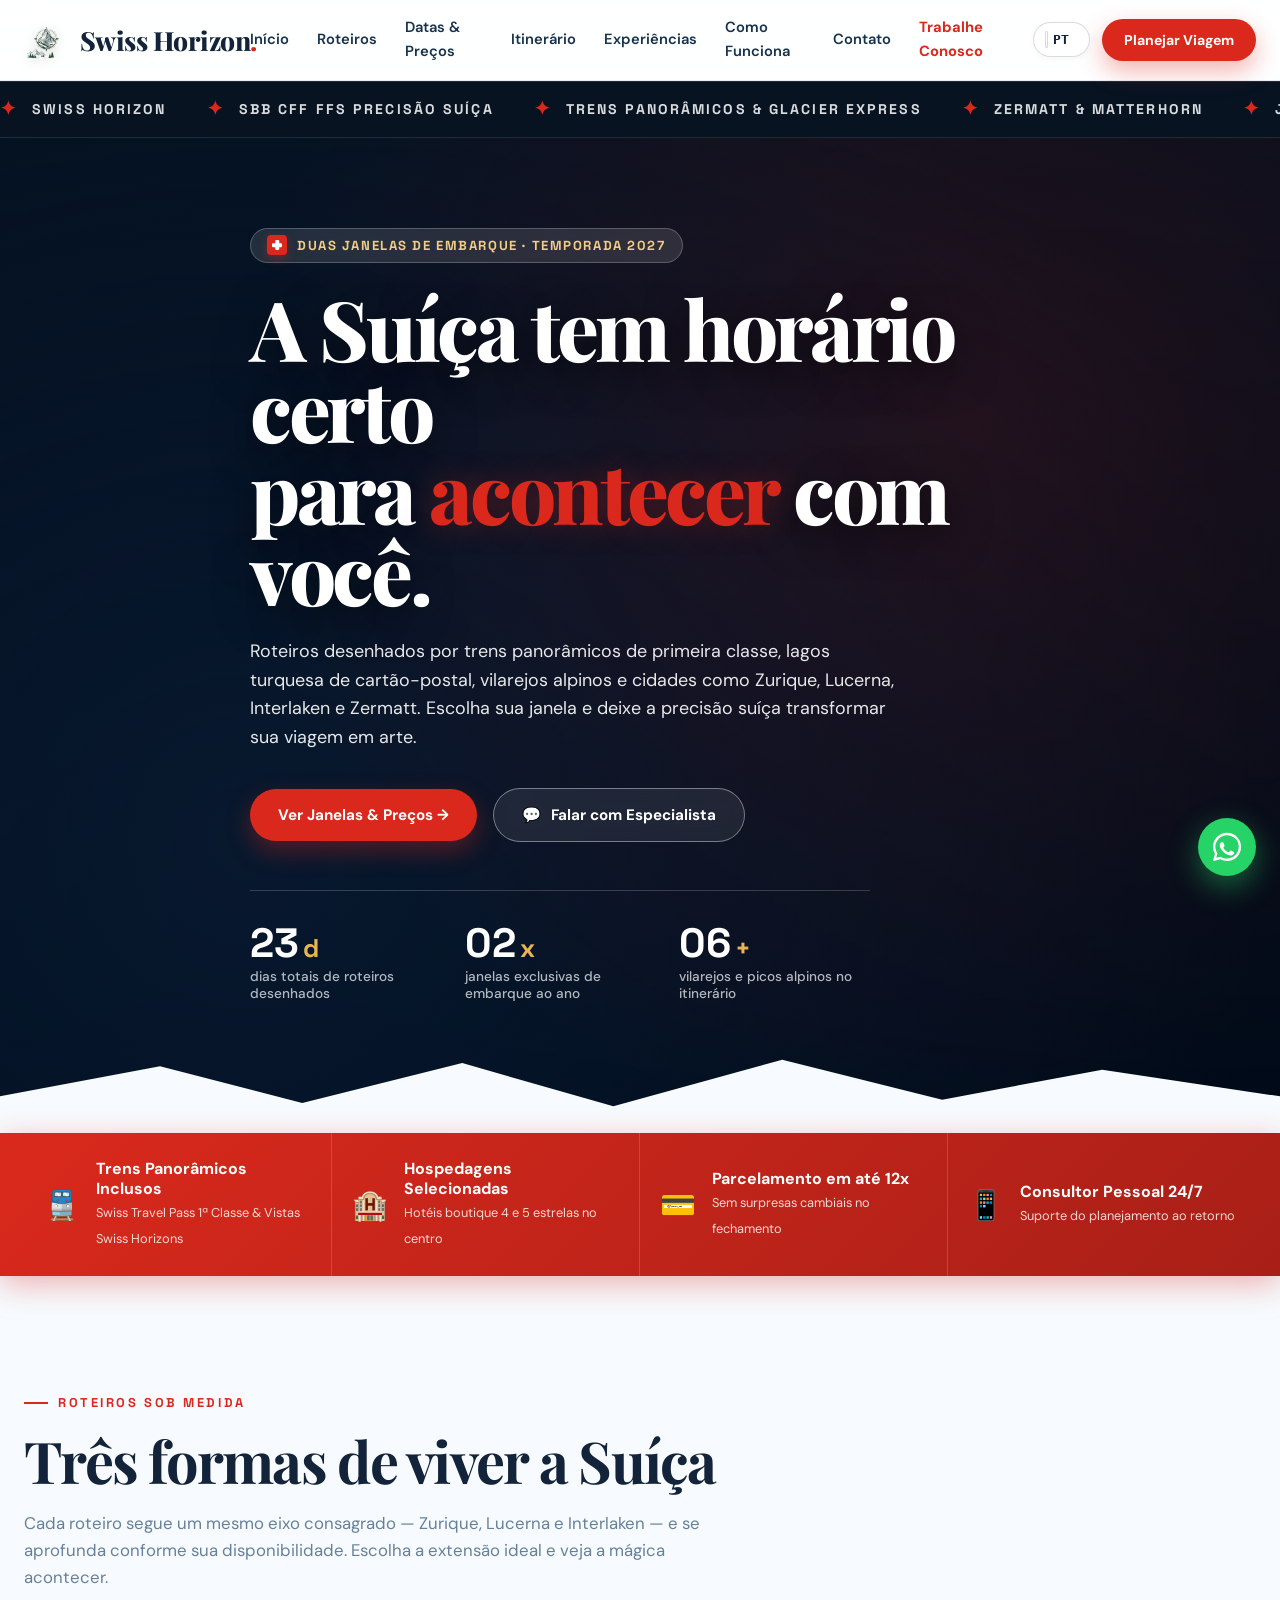
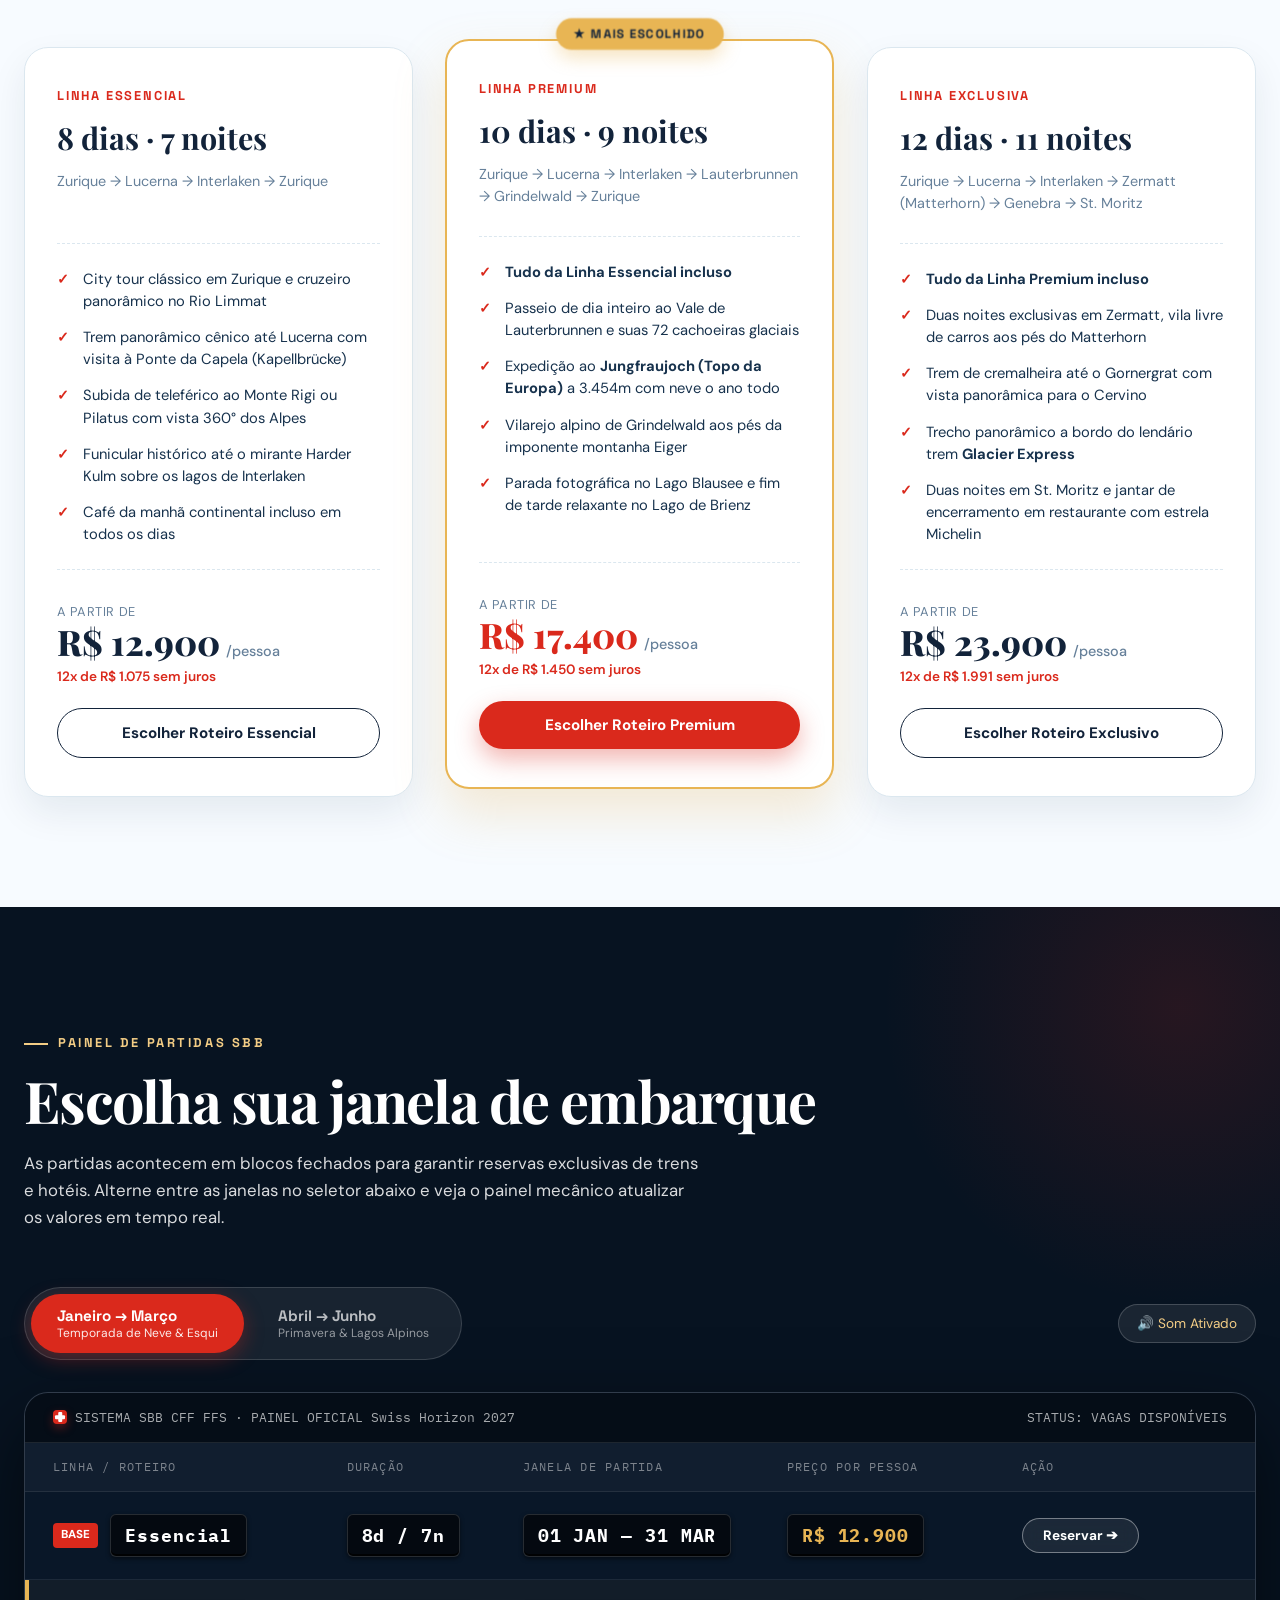
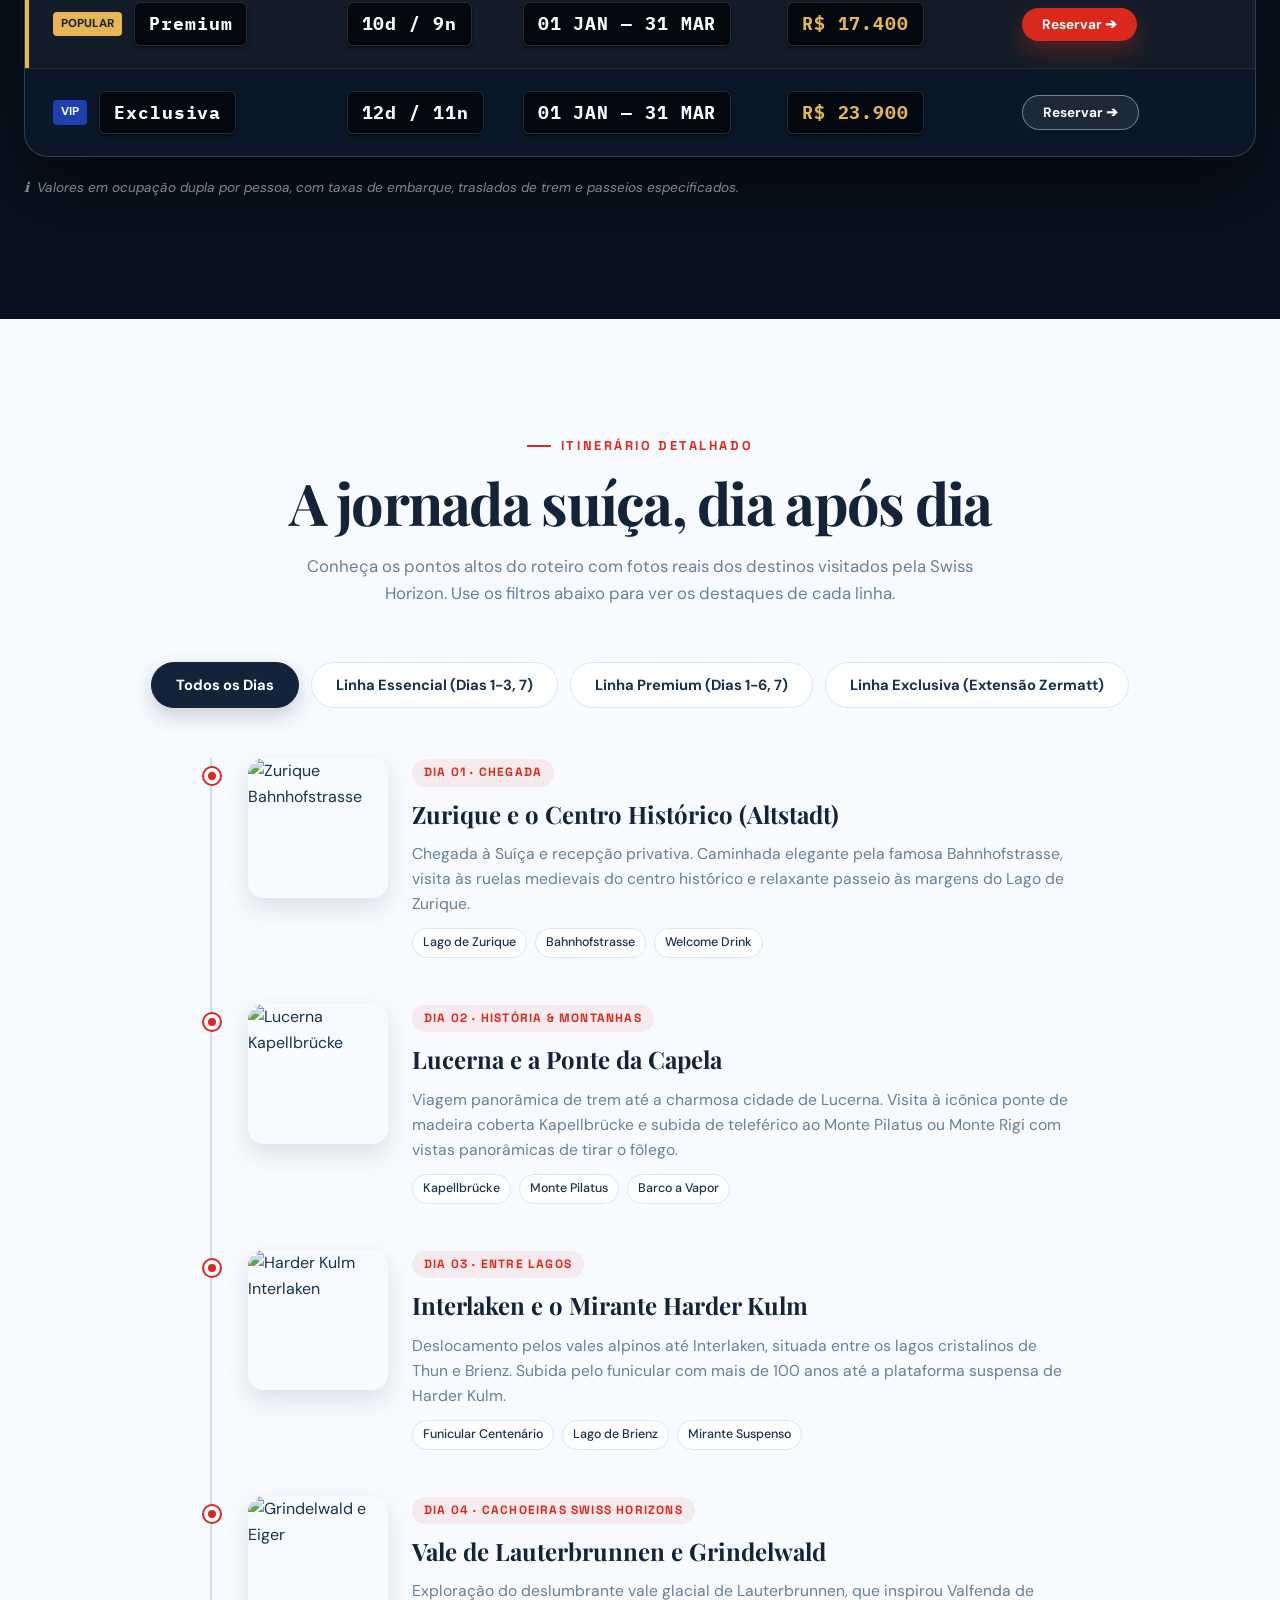
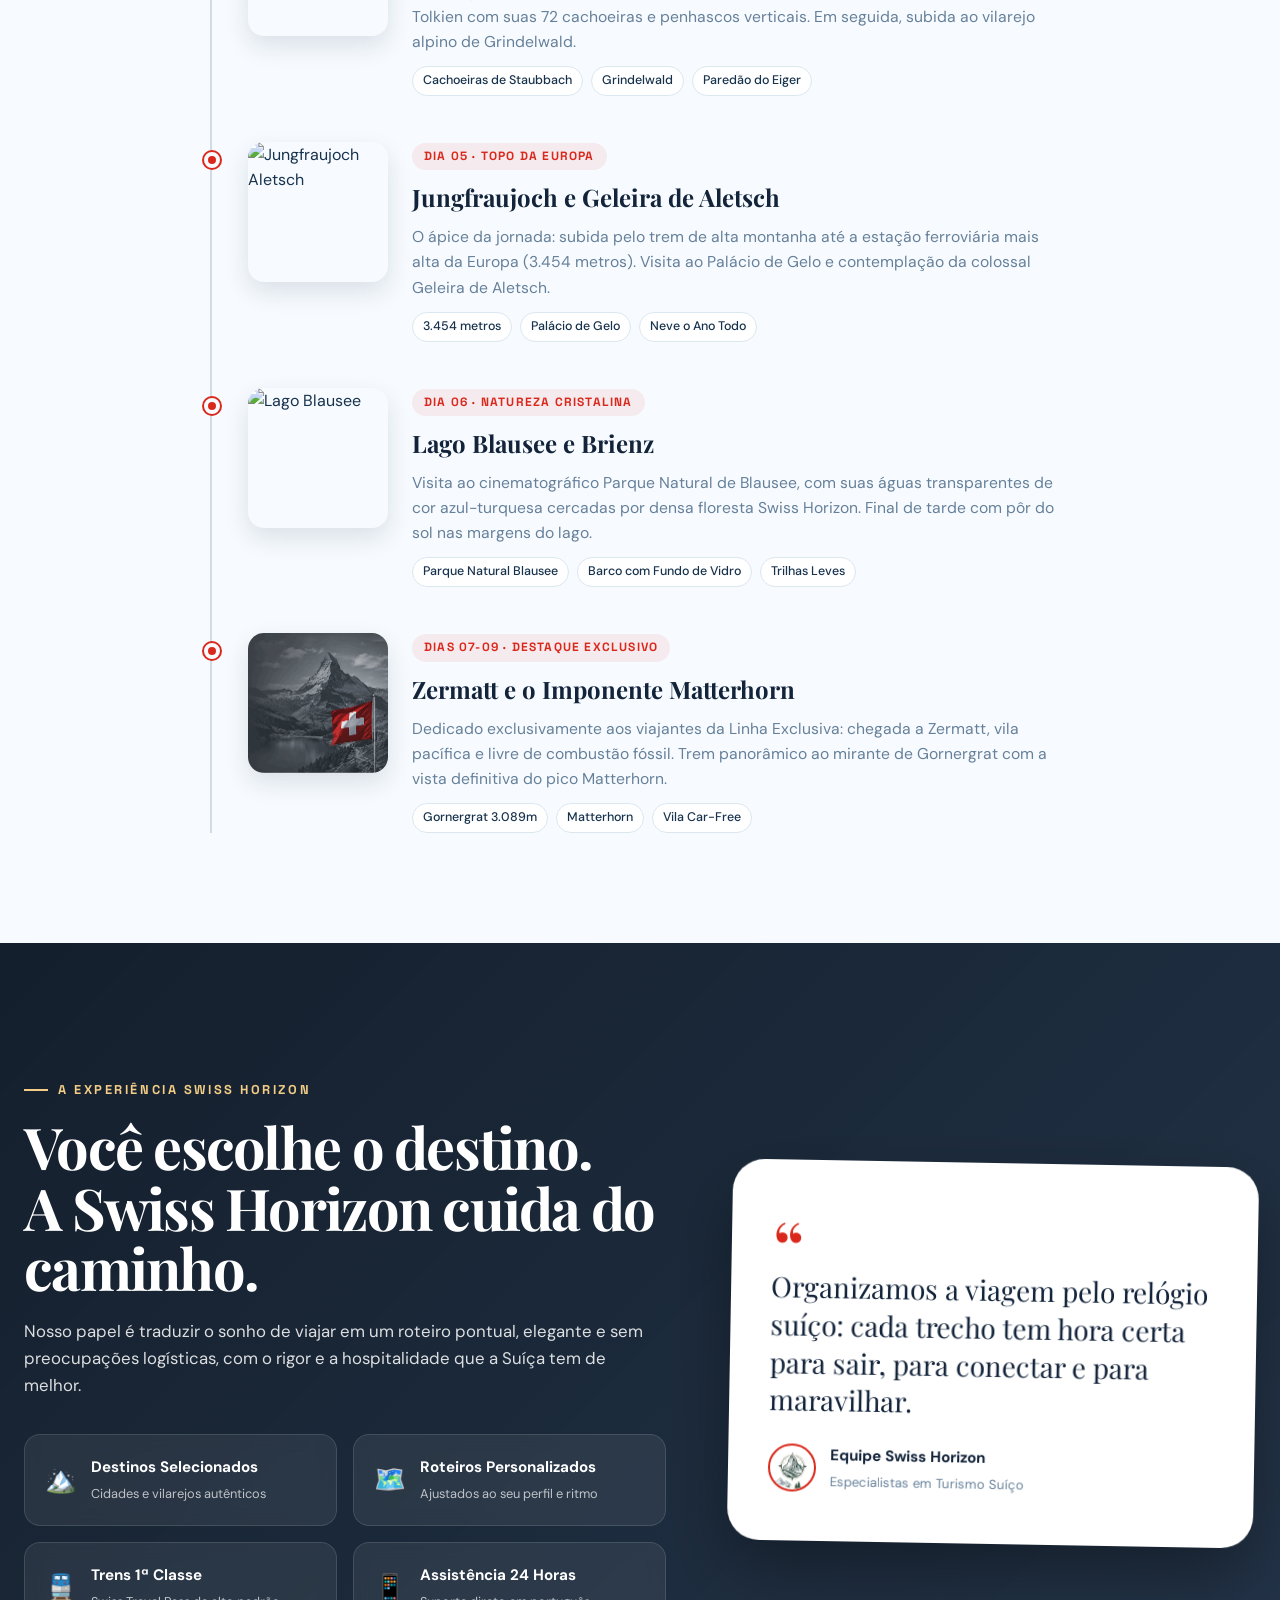
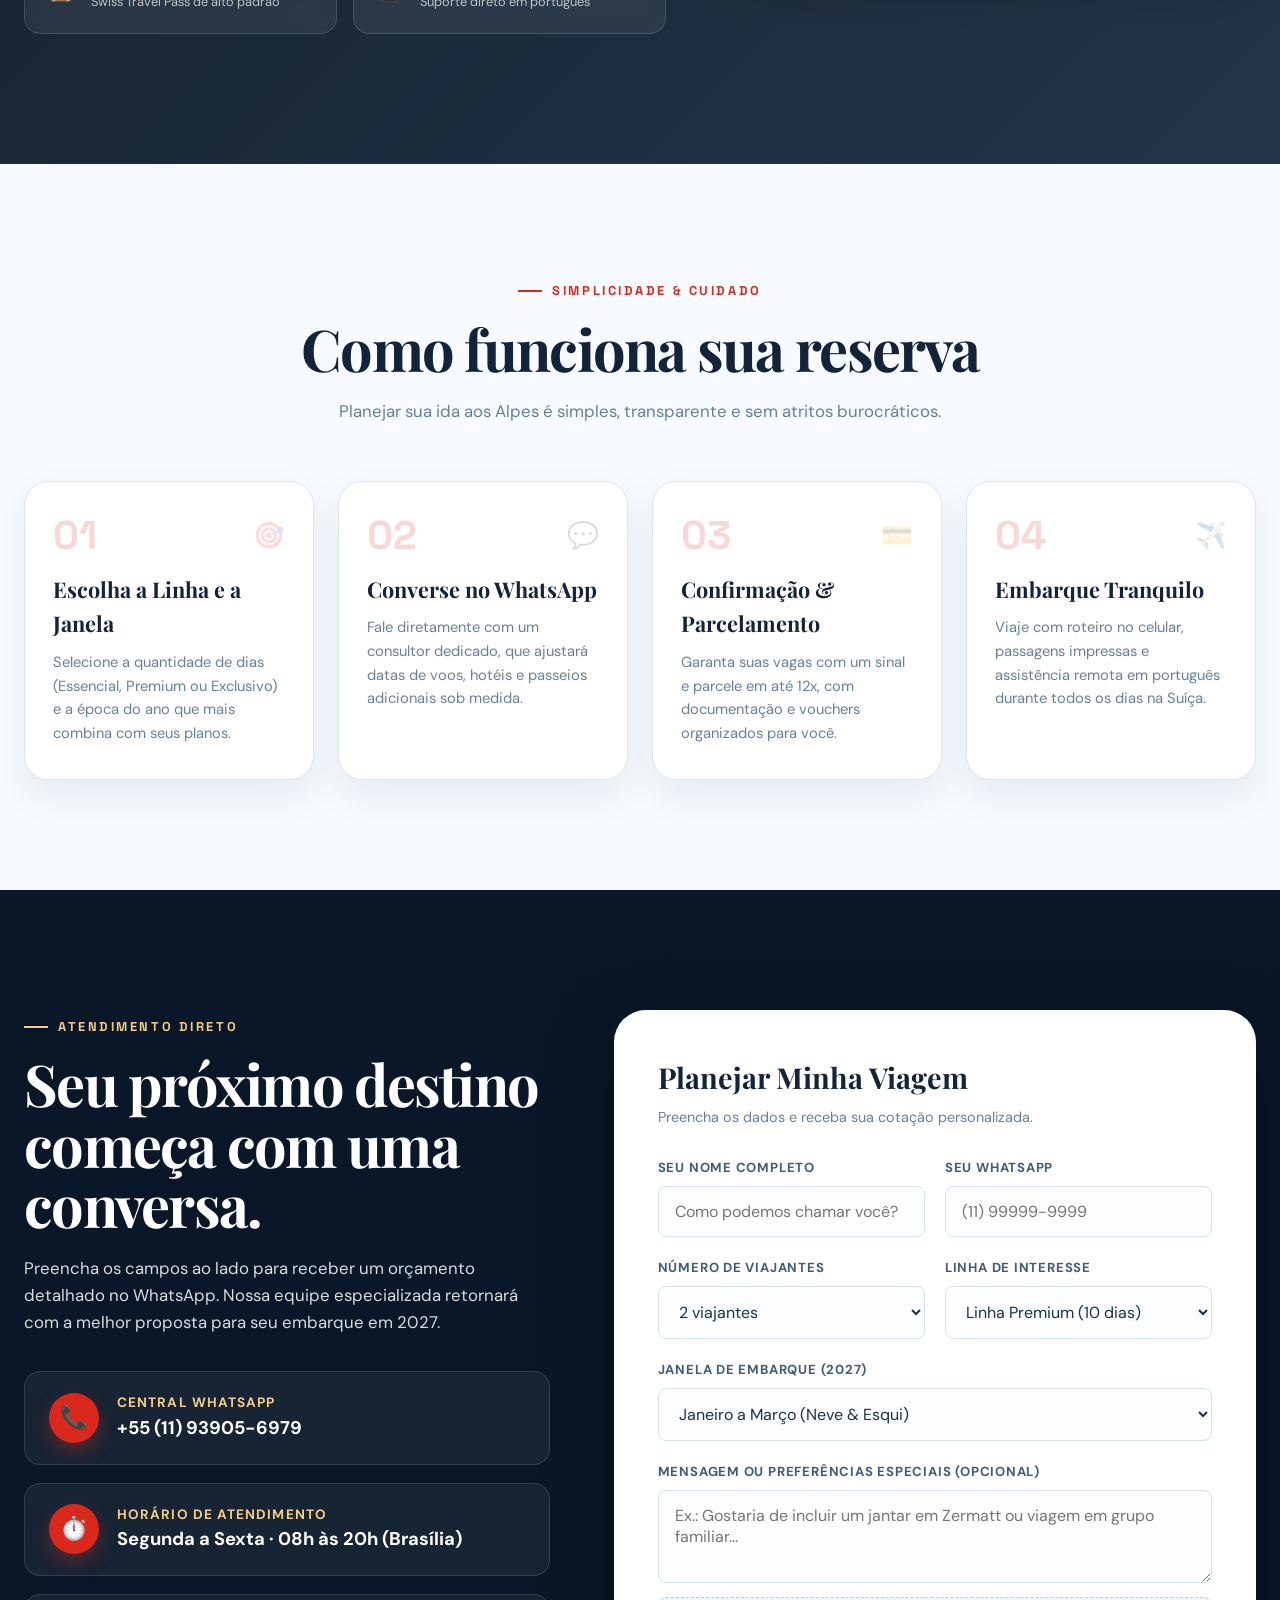
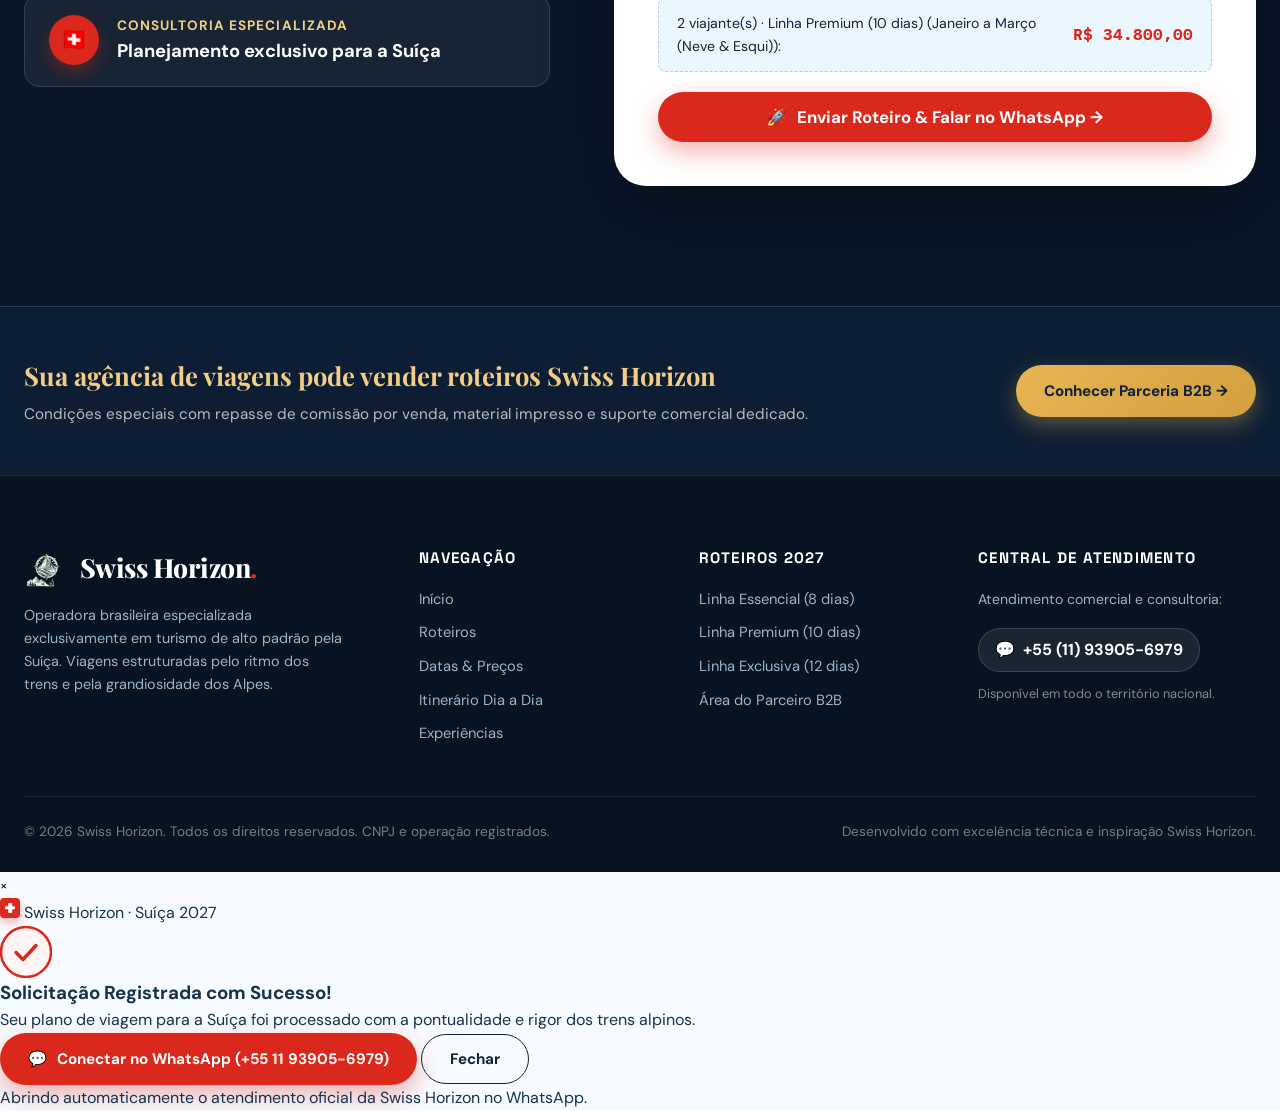
==== commit f33756b7: "Change class name from 'brand-dot' to 'brand-test'" ====
--- a/index.html
+++ b/index.html
@@ -26,7 +26,7 @@
       <div class="brand-group">
         <a href="#hero" class="brand-link" aria-label="Swiss Horizon">
           <img src="logo.png" alt="Logo Swiss Horizon" class="brand-logo-img">
-          <span>Swiss Horizon<span class="brand-dot">.</span></span>
+          <span class ="brand-test">Swiss Horizon<span class="brand-dot">.</span></span>
         </a>
       </div>
 
--- a/style.css
+++ b/style.css
@@ -305,6 +305,7 @@
   font-size: 1.65rem;
   letter-spacing: -0.02em;
   color: var(--blue);
+  white-space: nowrap;
 }
 
 .brand-logo-img {
@@ -622,7 +623,7 @@
     radial-gradient(circle at 75% 30%, rgba(218, 41, 28, 0.15) 0%, transparent 60%),
     radial-gradient(circle at 20% 70%, rgba(18, 35, 58, 0.9) 0%, transparent 80%),
     linear-gradient(180deg, rgba(7, 19, 33, 0.4) 0%, rgba(7, 19, 33, 0.85) 85%, #071321 100%),
-    url('image.png') center right / cover no-repeat;
+    url('hero-alpes.webp') center right / cover no-repeat;
   filter: contrast(1.08) brightness(0.92);
   transform: scale(1.02);
   transition: transform 0.8s ease-out;
@@ -1326,7 +1327,7 @@
 .section-experience {
   background:
     linear-gradient(135deg, rgba(7, 19, 33, 0.95) 0%, rgba(18, 35, 58, 0.92) 100%),
-    url('image.png') center / cover no-repeat;
+    url('hero-alpes.webp') center / cover no-repeat;
   color: var(--white);
   padding: 130px 0;
   position: relative;
@@ -1646,8 +1647,9 @@
 }
 
 /* ==========================================================================
-   MODAL DE CONFIRMAÇÃO EXCLUSIVO ALPINA VIAGENS
+   MODAL DE CONFIRMAÇÃO EXCLUSIVO SWISS HORIZON
    ========================================================================== */
+.swiss-modal-overlay,
 .alpina-modal-overlay {
   position: fixed;
   inset: 0;
@@ -1664,11 +1666,13 @@
   padding: 16px;
 }
 
+.swiss-modal-overlay.is-active,
 .alpina-modal-overlay.is-active {
   opacity: 1;
   pointer-events: auto;
 }
 
+.swiss-modal-dialog,
 .alpina-modal-dialog {
   position: relative;
   z-index: 1002;
@@ -1684,10 +1688,12 @@
   overflow-y: auto;
 }
 
+.swiss-modal-overlay.is-active .swiss-modal-dialog,
 .alpina-modal-overlay.is-active .alpina-modal-dialog {
   transform: scale(1) translateY(0);
 }
 
+.swiss-modal-close,
 .alpina-modal-close {
   position: absolute;
   top: 18px;
@@ -1706,11 +1712,13 @@
   border: none;
 }
 
+.swiss-modal-close:hover,
 .alpina-modal-close:hover {
   background: var(--red);
   color: var(--white);
 }
 
+.swiss-modal-badge,
 .alpina-modal-badge {
   display: inline-flex;
   align-items: center;
@@ -1727,12 +1735,14 @@
   margin-bottom: 20px;
 }
 
+.swiss-modal-icon-wrap,
 .alpina-modal-icon-wrap {
   display: flex;
   justify-content: center;
   margin-bottom: 16px;
 }
 
+.swiss-modal-title,
 .alpina-modal-title {
   font-family: var(--font-serif);
   font-size: 1.9rem;
@@ -1742,6 +1752,7 @@
   line-height: 1.2;
 }
 
+.swiss-modal-lead,
 .alpina-modal-lead {
   font-size: 0.98rem;
   color: var(--muted);
@@ -1749,6 +1760,7 @@
   line-height: 1.5;
 }
 
+.swiss-modal-summary,
 .alpina-modal-summary {
   background: var(--sky);
   border: 1px solid #c9e3f7;
@@ -1797,6 +1809,7 @@
   color: var(--muted);
 }
 
+.swiss-modal-actions,
 .alpina-modal-actions {
   display: flex;
   gap: 12px;
@@ -1804,6 +1817,7 @@
   flex-wrap: wrap;
 }
 
+.swiss-modal-note,
 .alpina-modal-note {
   font-size: 0.78rem;
   color: var(--muted);
@@ -1811,8 +1825,9 @@
 }
 
 /* ==========================================================================
-   NOTIFICAÇÕES TOAST ALPINA
+   NOTIFICAÇÕES TOAST SWISS HORIZON
    ========================================================================== */
+.swiss-toast,
 .alpina-toast {
   position: fixed;
   bottom: 96px;
@@ -1834,6 +1849,7 @@
   max-width: min(420px, calc(100vw - 48px));
 }
 
+.swiss-toast.is-visible,
 .alpina-toast.is-visible {
   opacity: 1;
   transform: translateY(0);
@@ -1861,8 +1877,8 @@
   bottom: 24px;
   right: 24px;
   z-index: 95;
-  width: 62px;
-  height: 62px;
+  width: 58px;
+  height: 58px;
   border-radius: 50%;
   background: #25d366;
   color: var(--white);
@@ -1871,11 +1887,11 @@
   justify-content: center;
   font-size: 2rem;
   box-shadow: 0 10px 30px rgba(37, 211, 102, 0.45);
-  transition: transform var(--transition-fast), box-shadow var(--transition-fast);
+  transition: transform var(--transition-fast), box-shadow var(--transition-fast), opacity 0.3s ease, visibility 0.3s ease;
 }
 
 .floating-wpp-btn:hover {
-  transform: scale(1.1) translateY(-3px);
+  transform: scale(1.08) translateY(-3px);
   box-shadow: 0 14px 35px rgba(37, 211, 102, 0.6);
 }
 
@@ -1980,7 +1996,7 @@
 .partner-hero {
   background:
     linear-gradient(135deg, rgba(7, 19, 33, 0.94) 0%, rgba(18, 35, 58, 0.9) 100%),
-    url('image copy.png') center / cover no-repeat;
+    url('equipe-swiss-horizon.webp') center / cover no-repeat;
   padding: 100px 0 140px;
   color: var(--white);
 }
@@ -2138,4 +2154,82 @@
     gap: 12px;
     text-align: center;
   }
-}
+
+  /* Ajustes finos de Header no Tablet/Mobile */
+  .nav-container {
+    min-height: 70px;
+    gap: 12px;
+  }
+  .brand-link {
+    font-size: clamp(1.15rem, 4vw, 1.45rem);
+    gap: 8px;
+    white-space: nowrap;
+  }
+  .brand-logo-img {
+    width: 36px;
+    height: 36px;
+  }
+  .nav-cta-group {
+    gap: 8px;
+  }
+  .cta-header-btn {
+    padding: 8px 14px;
+    font-size: 0.82rem;
+    white-space: nowrap;
+  }
+
+  /* Botão WhatsApp Flutuante: Oculto no topo para não sobrepor o Hero, aparece após rolagem */
+  .floating-wpp-btn {
+    width: 48px;
+    height: 48px;
+    bottom: 20px;
+    right: 20px;
+    opacity: 0;
+    visibility: hidden;
+    pointer-events: none;
+    transform: translateY(16px);
+    box-shadow: 0 8px 24px rgba(37, 211, 102, 0.4);
+  }
+  .floating-wpp-btn.is-visible {
+    opacity: 1;
+    visibility: visible;
+    pointer-events: auto;
+    transform: translateY(0);
+  }
+  .floating-wpp-btn svg {
+    width: 26px;
+    height: 26px;
+  }
+}
+
+@media (max-width: 480px) {
+  .nav-container {
+    padding-inline: 12px;
+  }
+  .brand-link {
+    font-size: clamp(0.95rem, 3.8vw, 1.25rem);
+    gap: 6px;
+  }
+  .brand-logo-img {
+    width: 30px;
+    height: 30px;
+  }
+  .cta-header-btn {
+    padding: 6px 10px;
+    font-size: 0.74rem;
+  }
+  .lang-btn {
+    padding: 5px 8px;
+    font-size: 0.78rem;
+  }
+  .hero {
+    padding-bottom: 72px;
+  }
+}
+
+@media (max-width: 380px) {
+  /* Em telas ultracompactas, oculta o texto da marca mantendo apenas o ícone, seletor de idioma e CTA sem qualquer quebra */
+  .brand-link span {
+    display: none;
+  }
+}
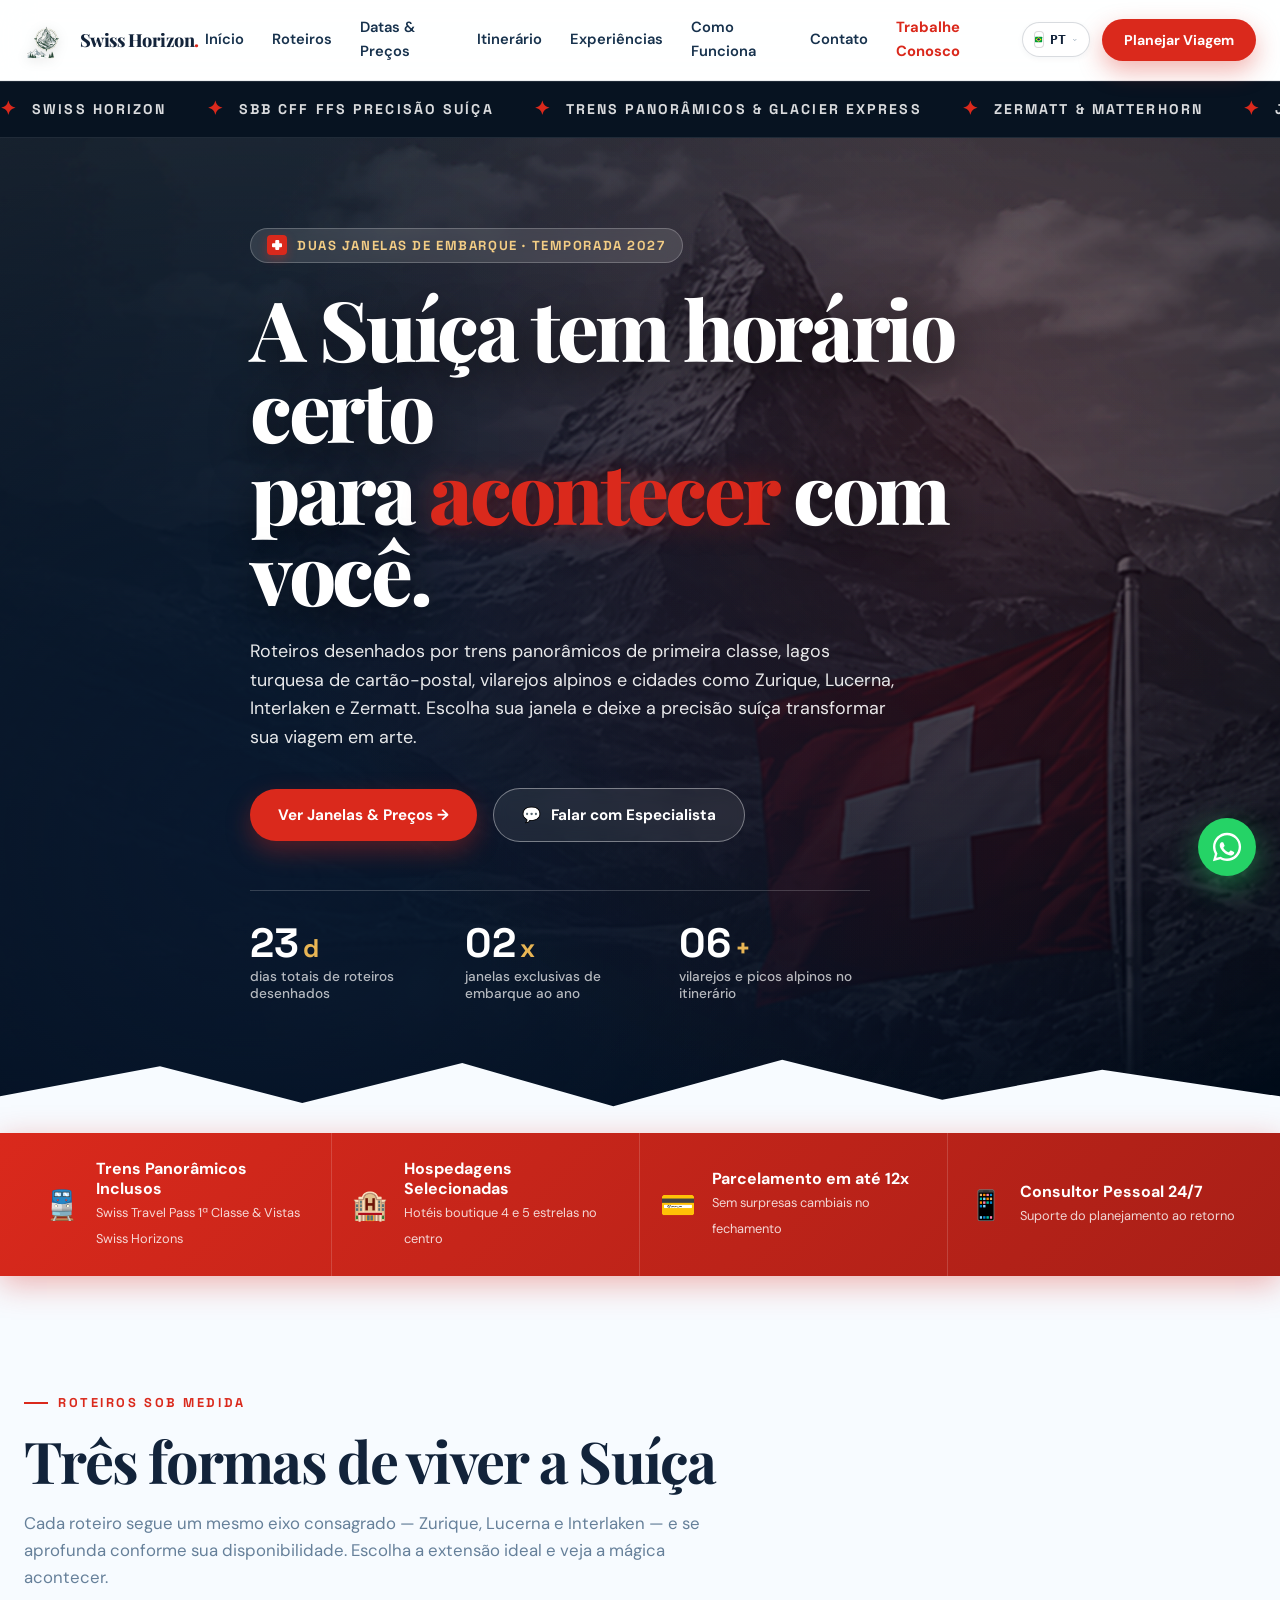
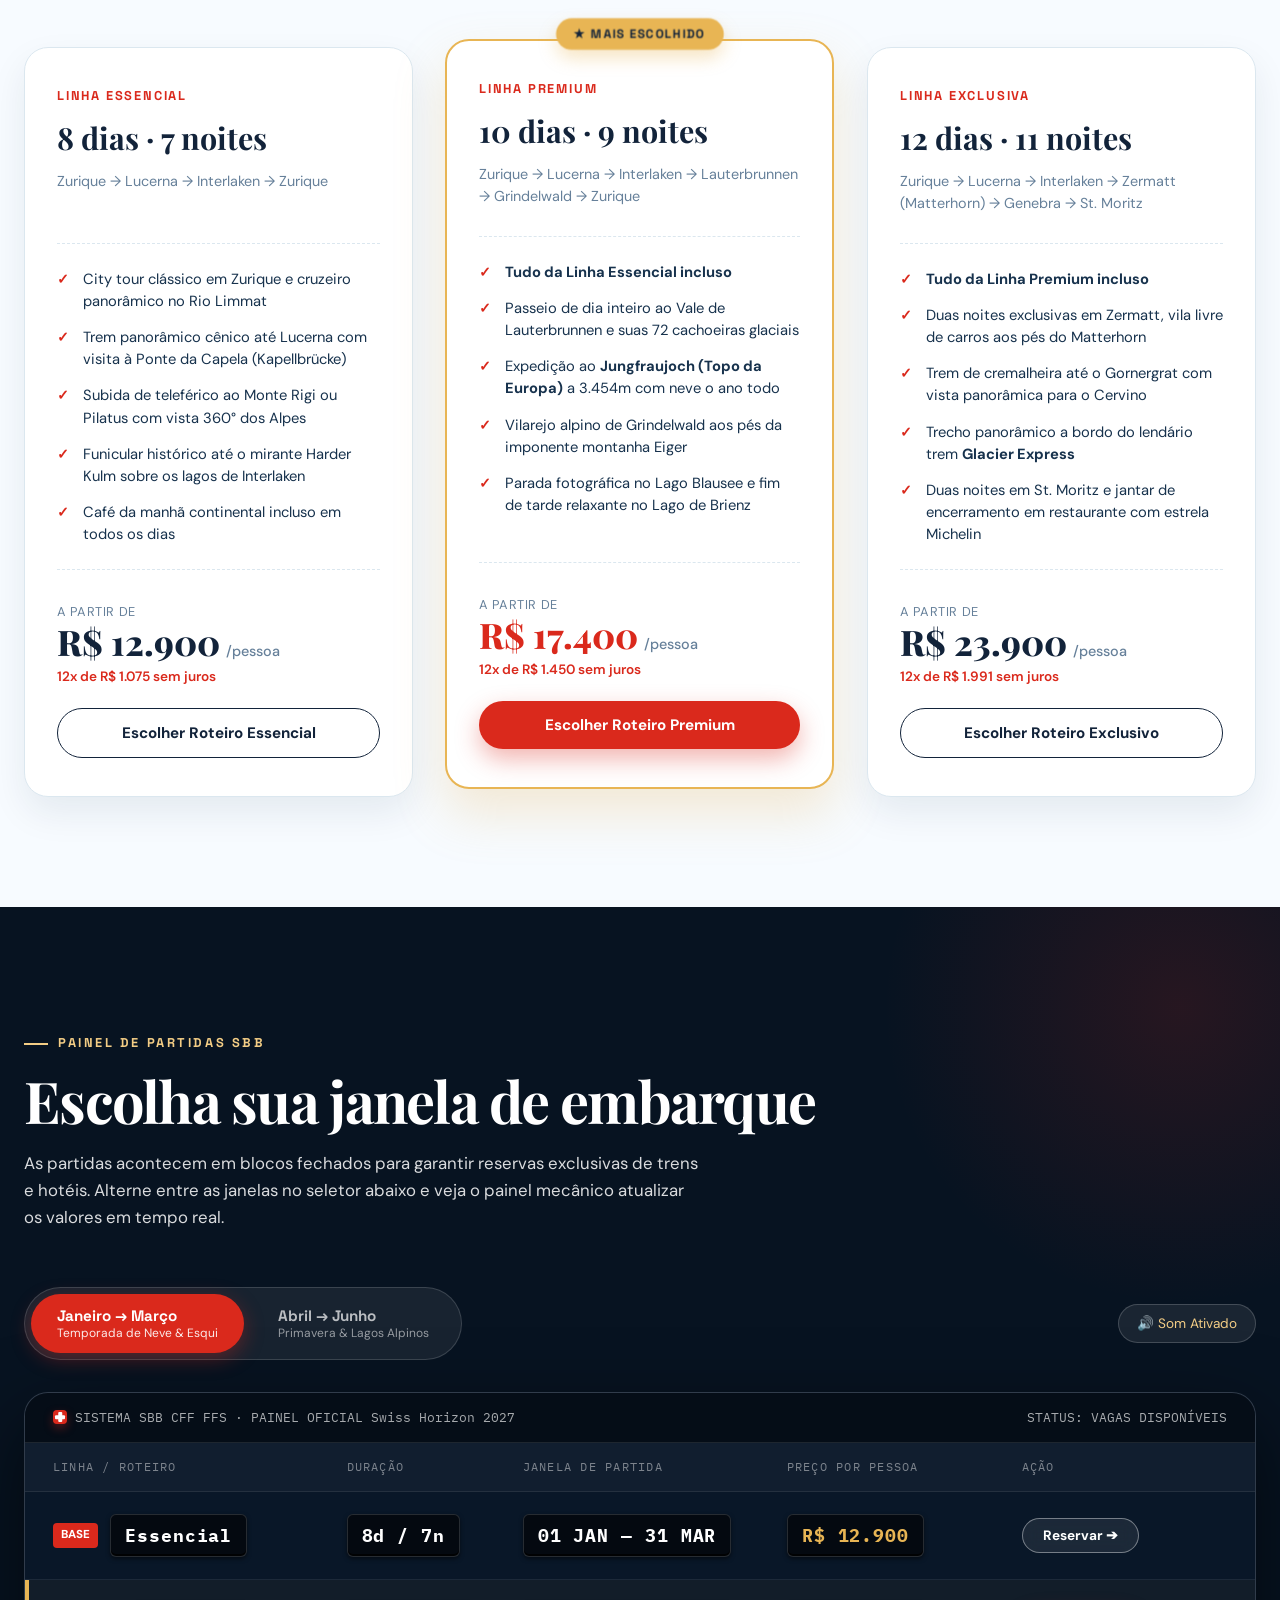
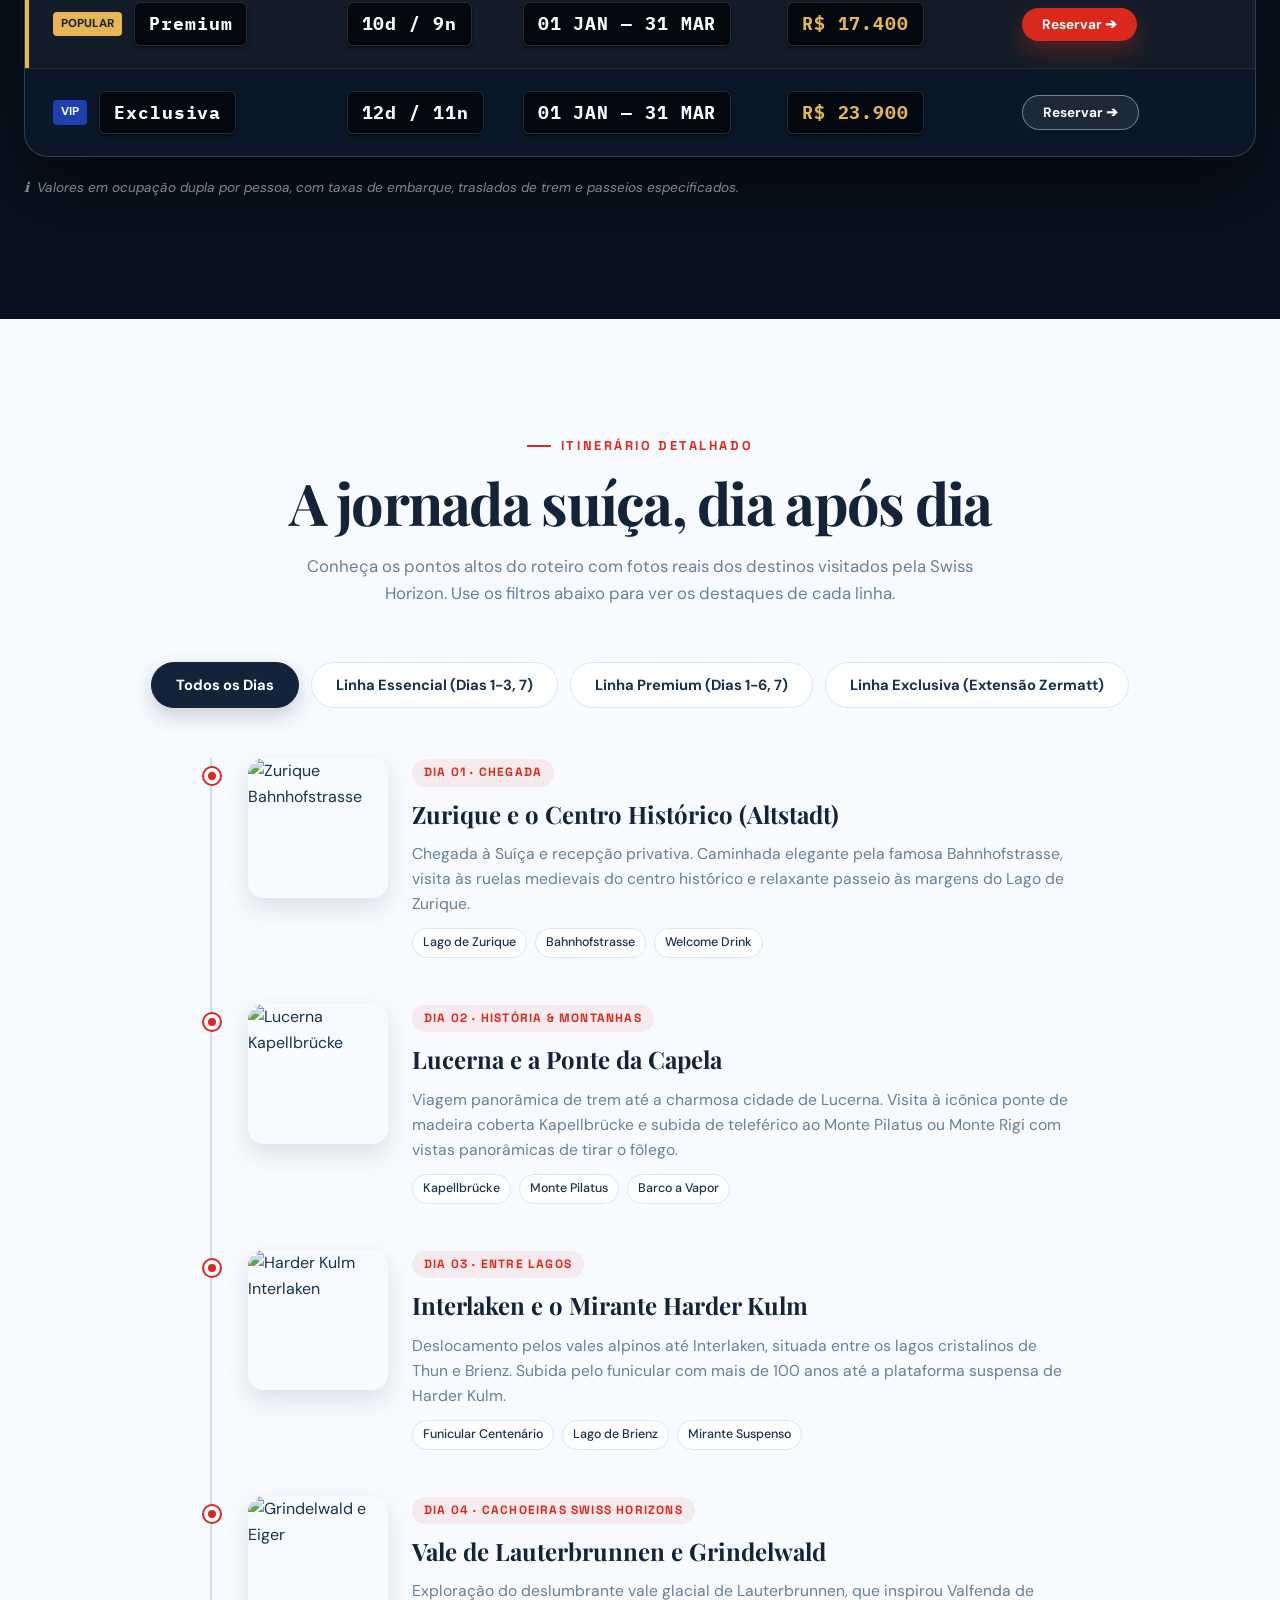
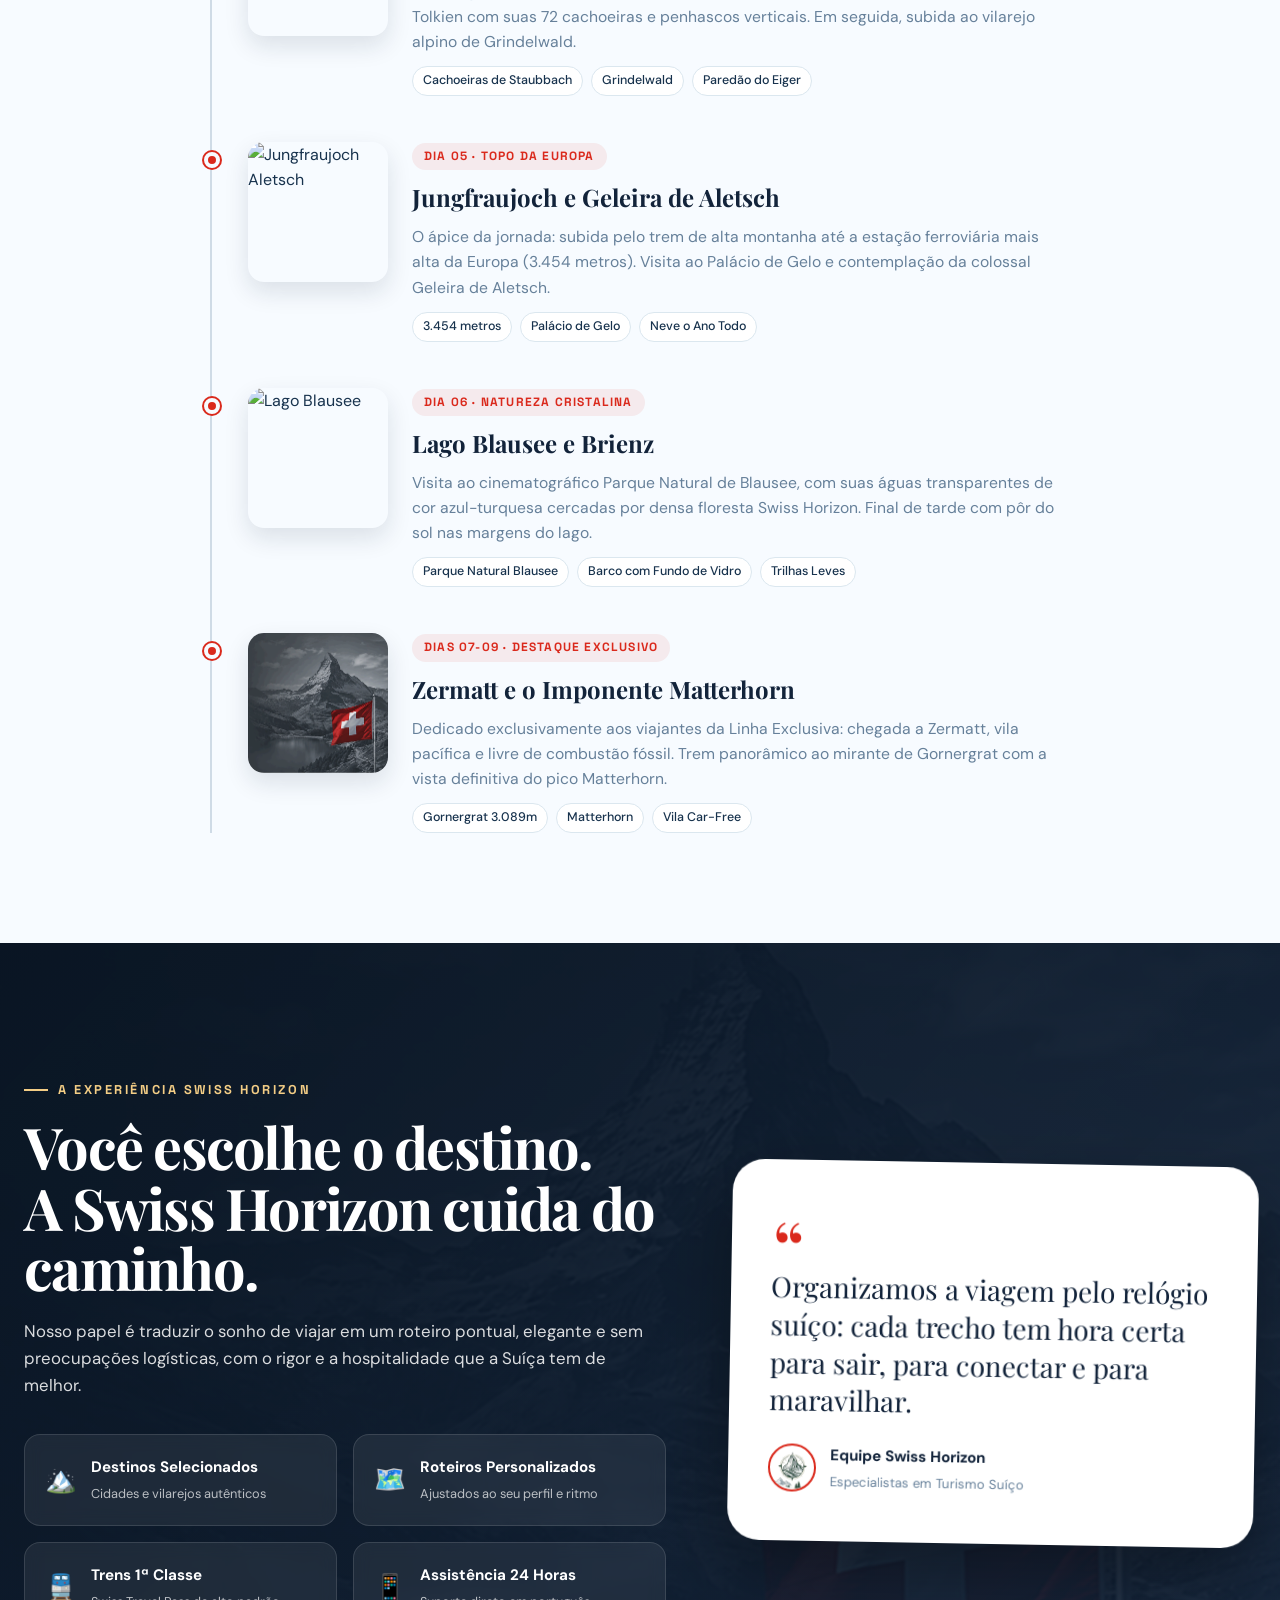
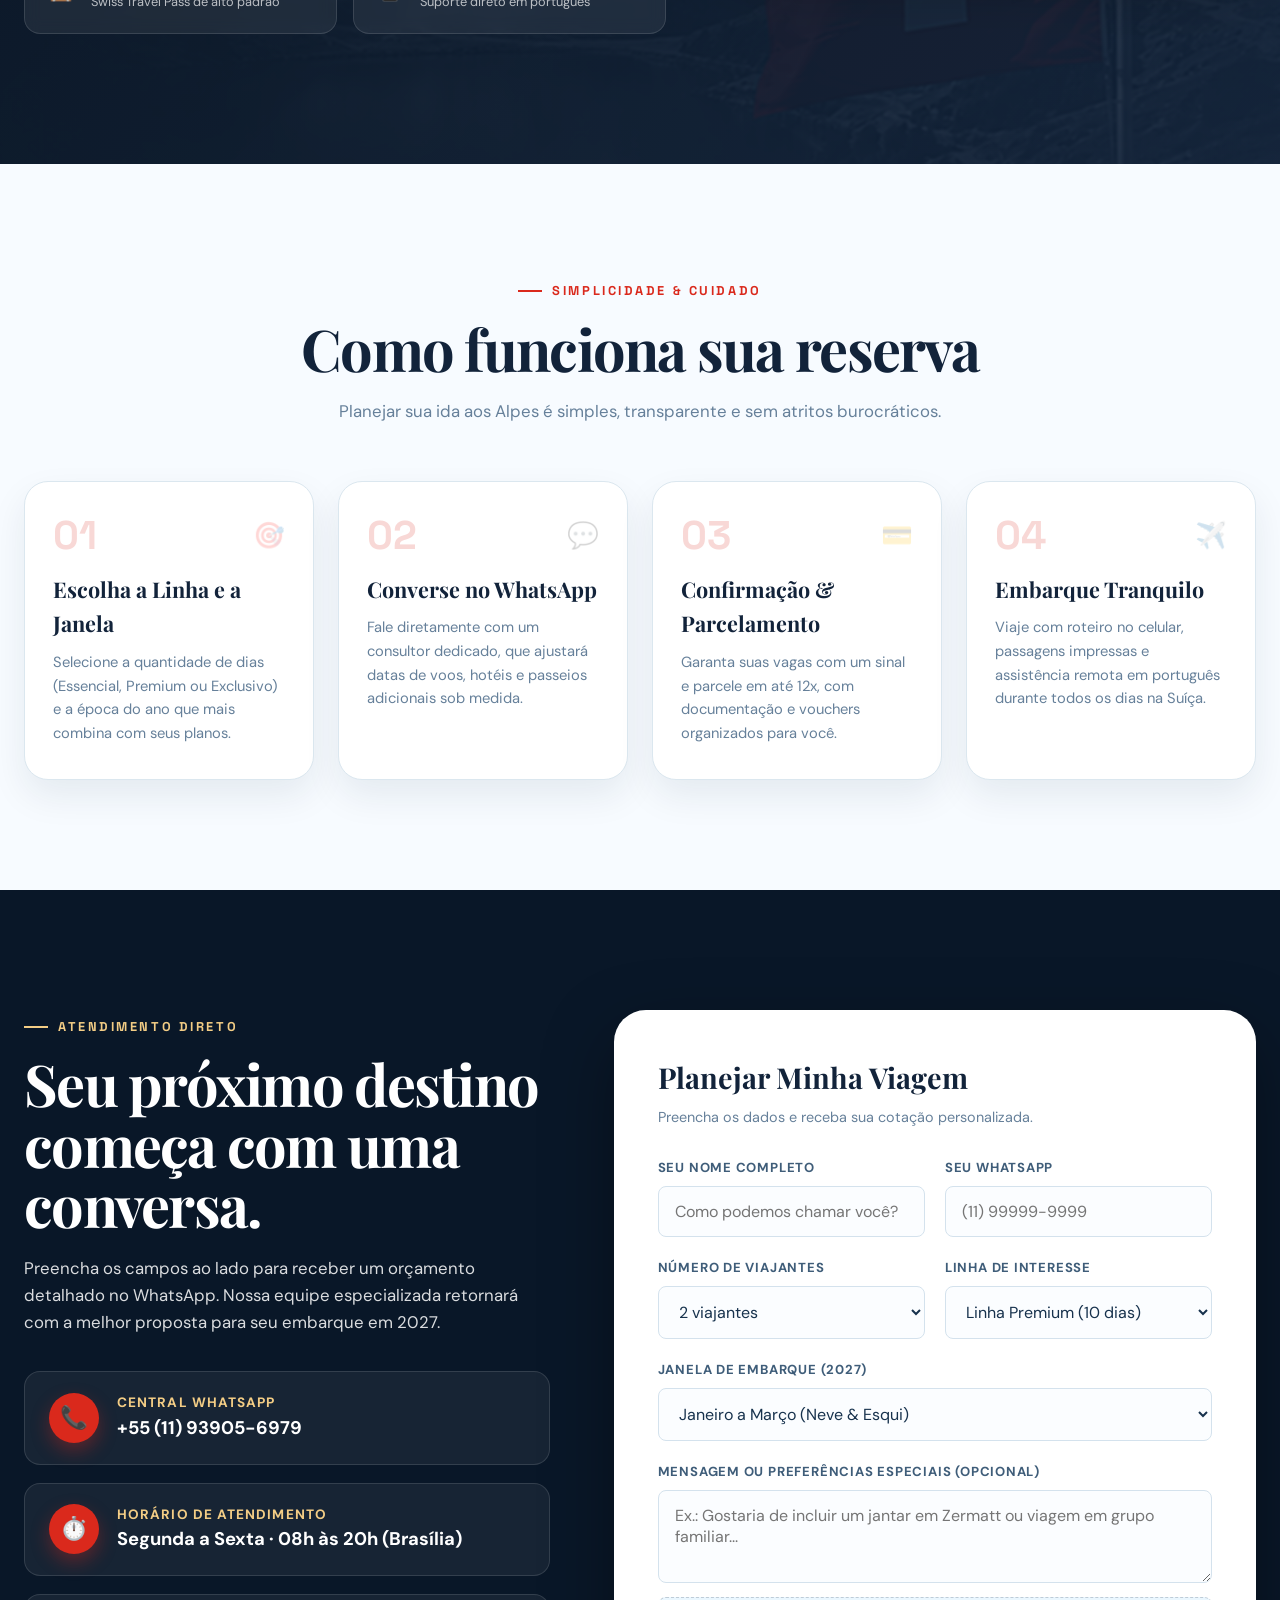
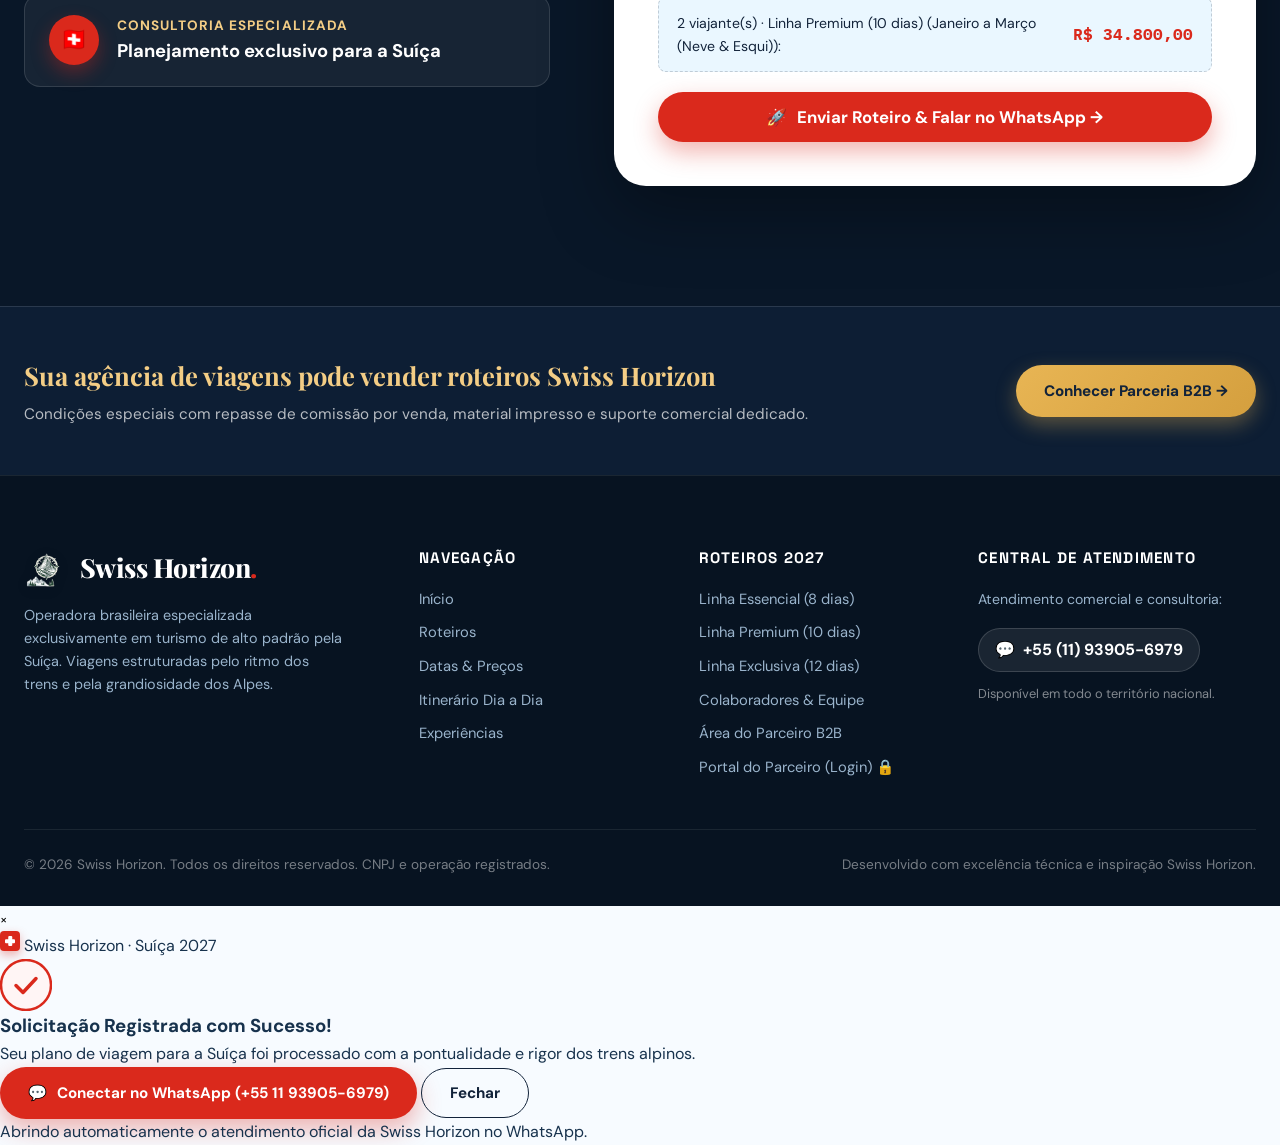
==== commit 430ca303: "Add links to team and partner portal in footer" ====
--- a/index.html
+++ b/index.html
@@ -875,7 +875,9 @@
           <li><a href="#roteiros" data-i18n="footer_route_essencial">Linha Essencial (8 dias)</a></li>
           <li><a href="#roteiros" data-i18n="footer_route_premium">Linha Premium (10 dias)</a></li>
           <li><a href="#roteiros" data-i18n="footer_route_exclusivo">Linha Exclusiva (12 dias)</a></li>
+          <li><a href="trabalhe-conosco.html#colaboradores" data-i18n="nav_team">Colaboradores &amp; Equipe</a></li>
           <li><a href="trabalhe-conosco.html" data-i18n="footer_route_b2b">Área do Parceiro B2B</a></li>
+          <li><a href="portal-login.html">Portal do Parceiro (Login) 🔒</a></li>
         </ul>
       </div>
 
--- a/style.css
+++ b/style.css
@@ -319,6 +319,10 @@
   color: var(--red);
 }
 
+.brand-test{
+   font-size: 18px;
+}
+
 .nav-links {
   display: flex;
   align-items: center;
@@ -623,7 +627,7 @@
     radial-gradient(circle at 75% 30%, rgba(218, 41, 28, 0.15) 0%, transparent 60%),
     radial-gradient(circle at 20% 70%, rgba(18, 35, 58, 0.9) 0%, transparent 80%),
     linear-gradient(180deg, rgba(7, 19, 33, 0.4) 0%, rgba(7, 19, 33, 0.85) 85%, #071321 100%),
-    url('hero-alpes.webp') center right / cover no-repeat;
+    url('image.png') center right / cover no-repeat;
   filter: contrast(1.08) brightness(0.92);
   transform: scale(1.02);
   transition: transform 0.8s ease-out;
@@ -1327,7 +1331,7 @@
 .section-experience {
   background:
     linear-gradient(135deg, rgba(7, 19, 33, 0.95) 0%, rgba(18, 35, 58, 0.92) 100%),
-    url('hero-alpes.webp') center / cover no-repeat;
+    url('image.png') center / cover no-repeat;
   color: var(--white);
   padding: 130px 0;
   position: relative;
@@ -1996,7 +2000,7 @@
 .partner-hero {
   background:
     linear-gradient(135deg, rgba(7, 19, 33, 0.94) 0%, rgba(18, 35, 58, 0.9) 100%),
-    url('equipe-swiss-horizon.webp') center / cover no-repeat;
+    url('image copy.png') center / cover no-repeat;
   padding: 100px 0 140px;
   color: var(--white);
 }
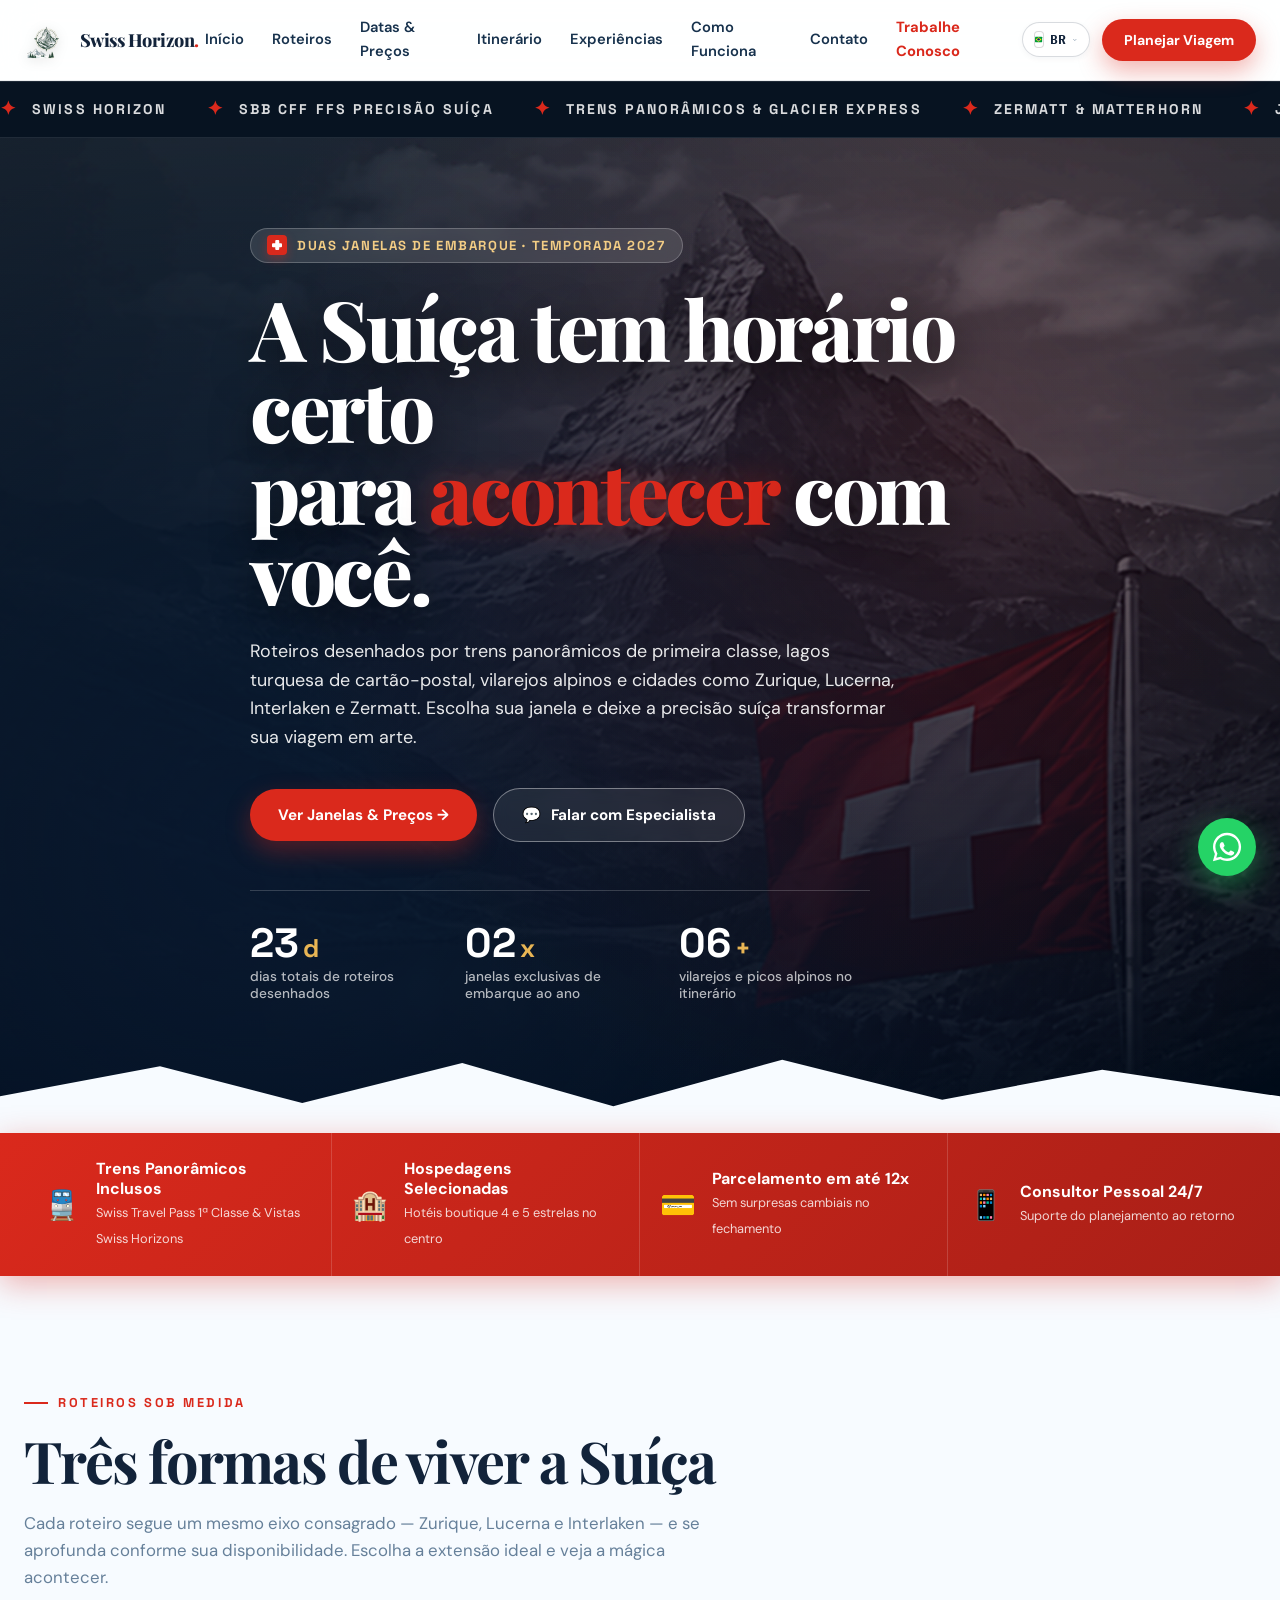
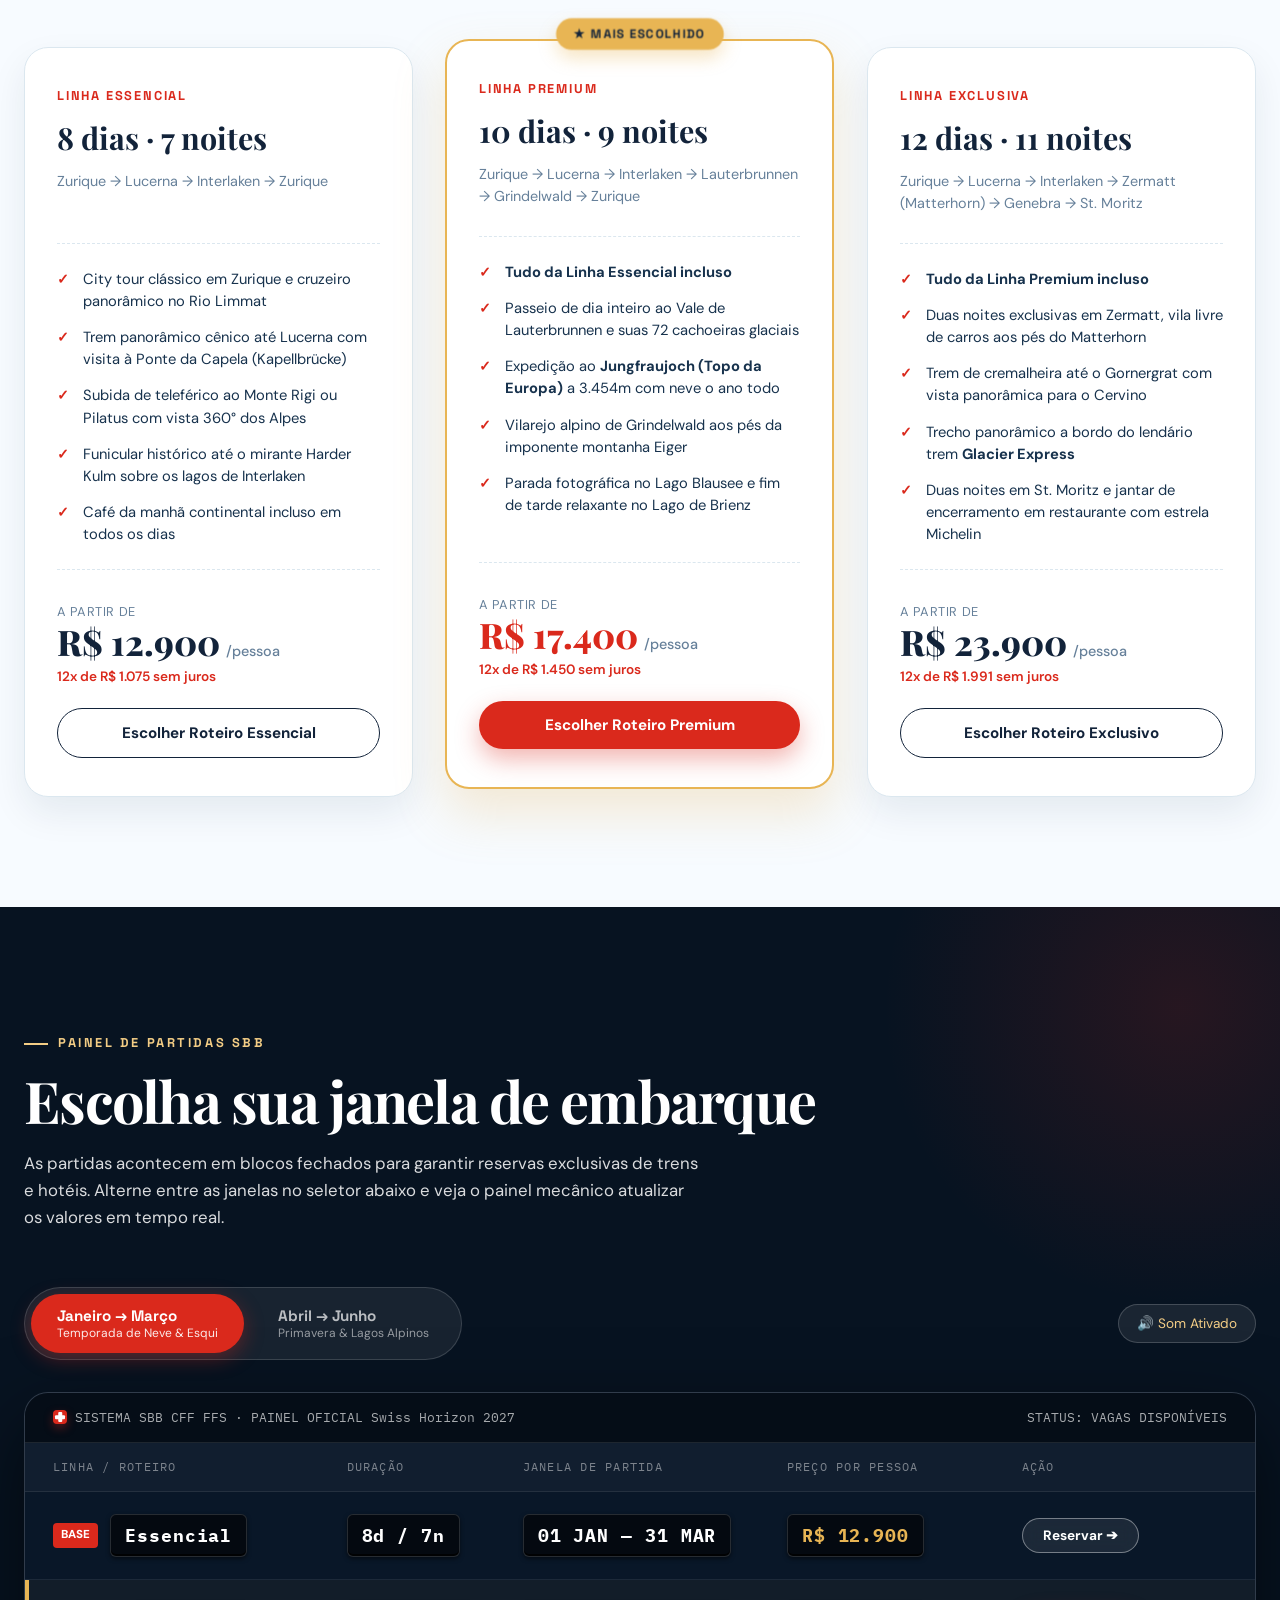
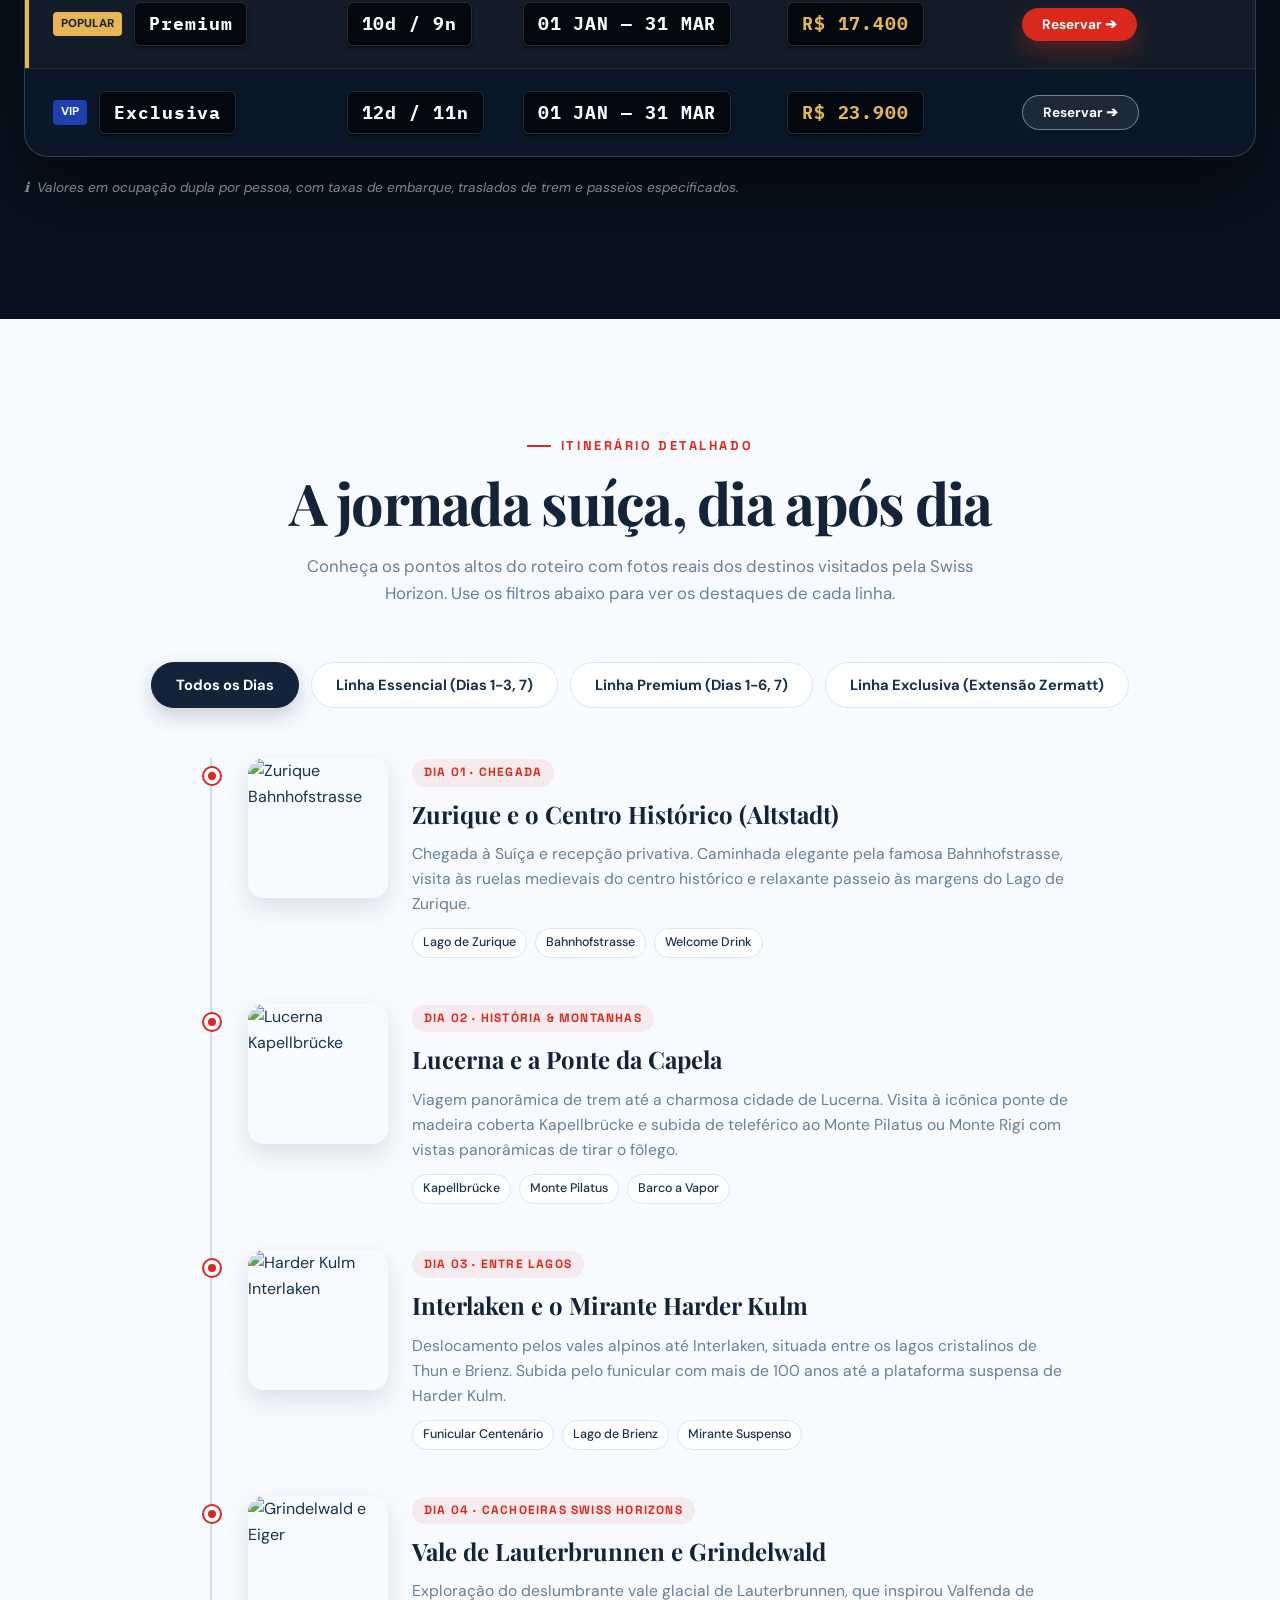
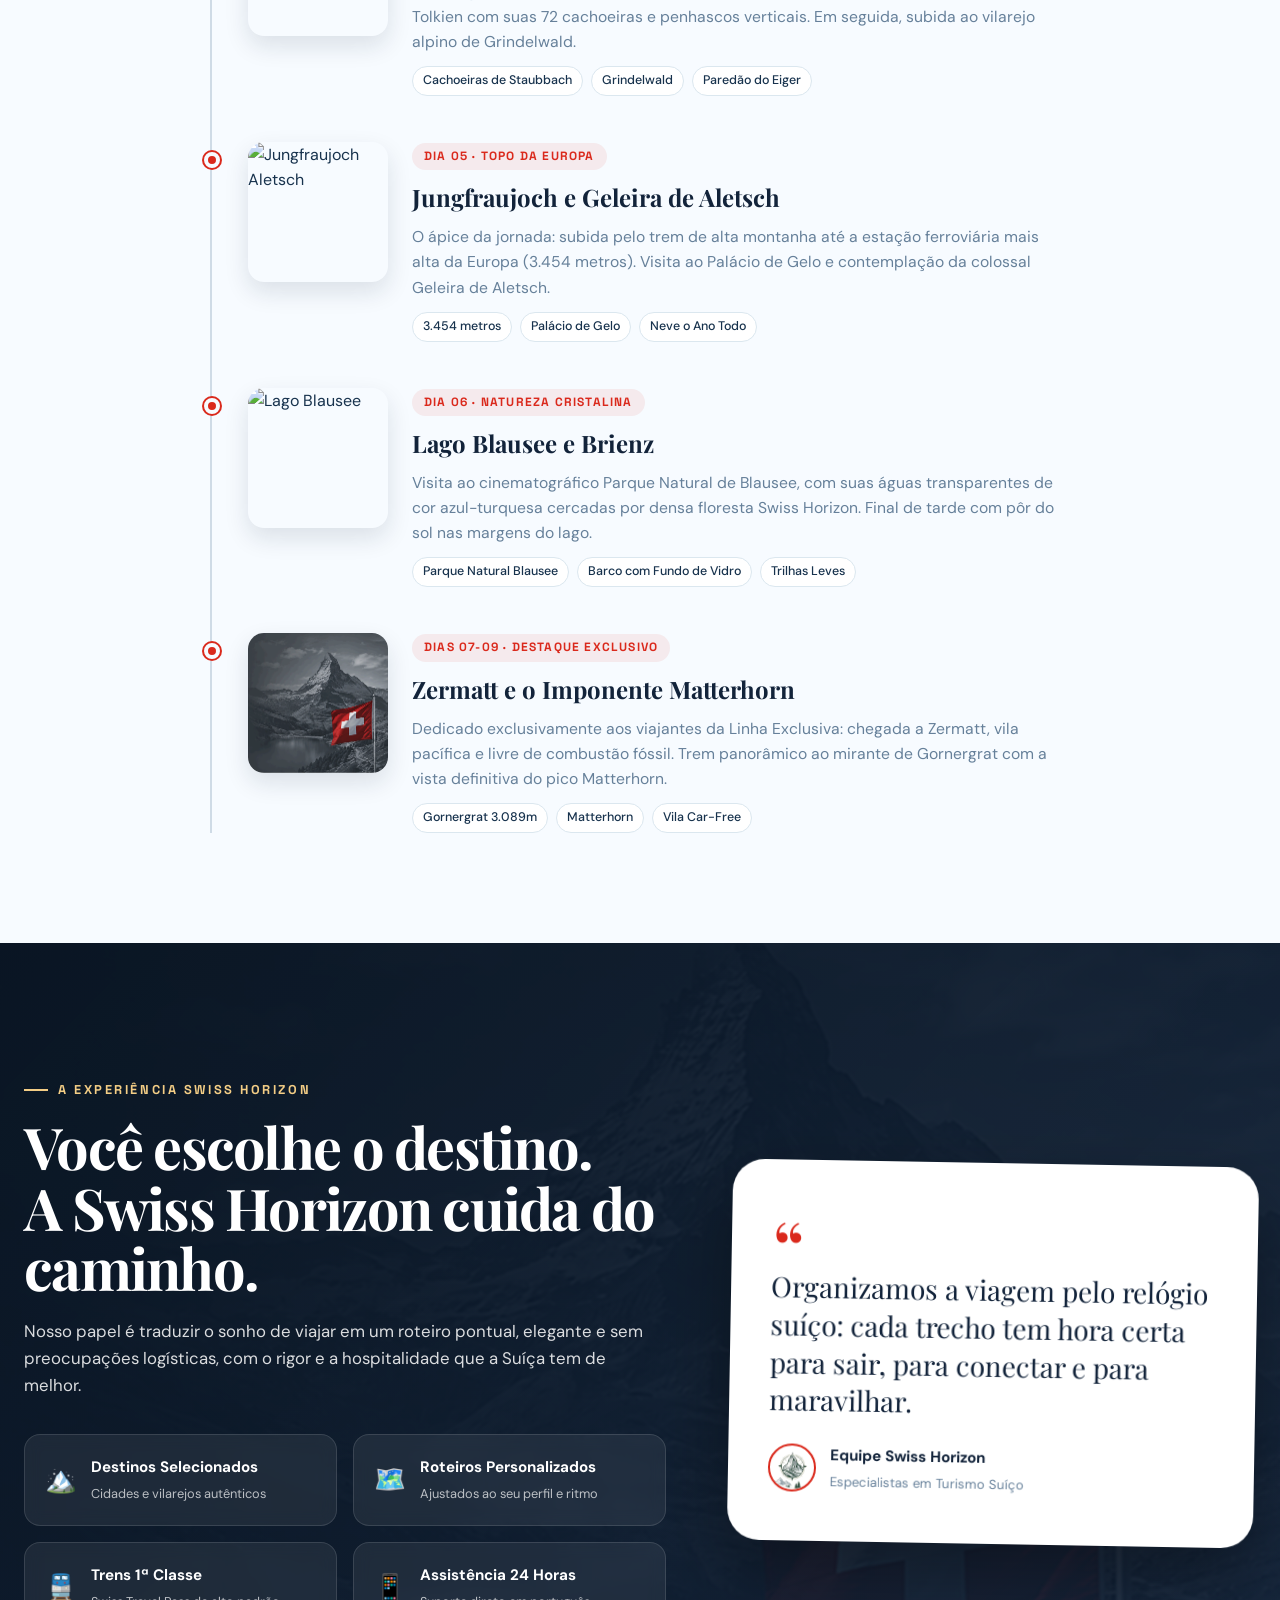
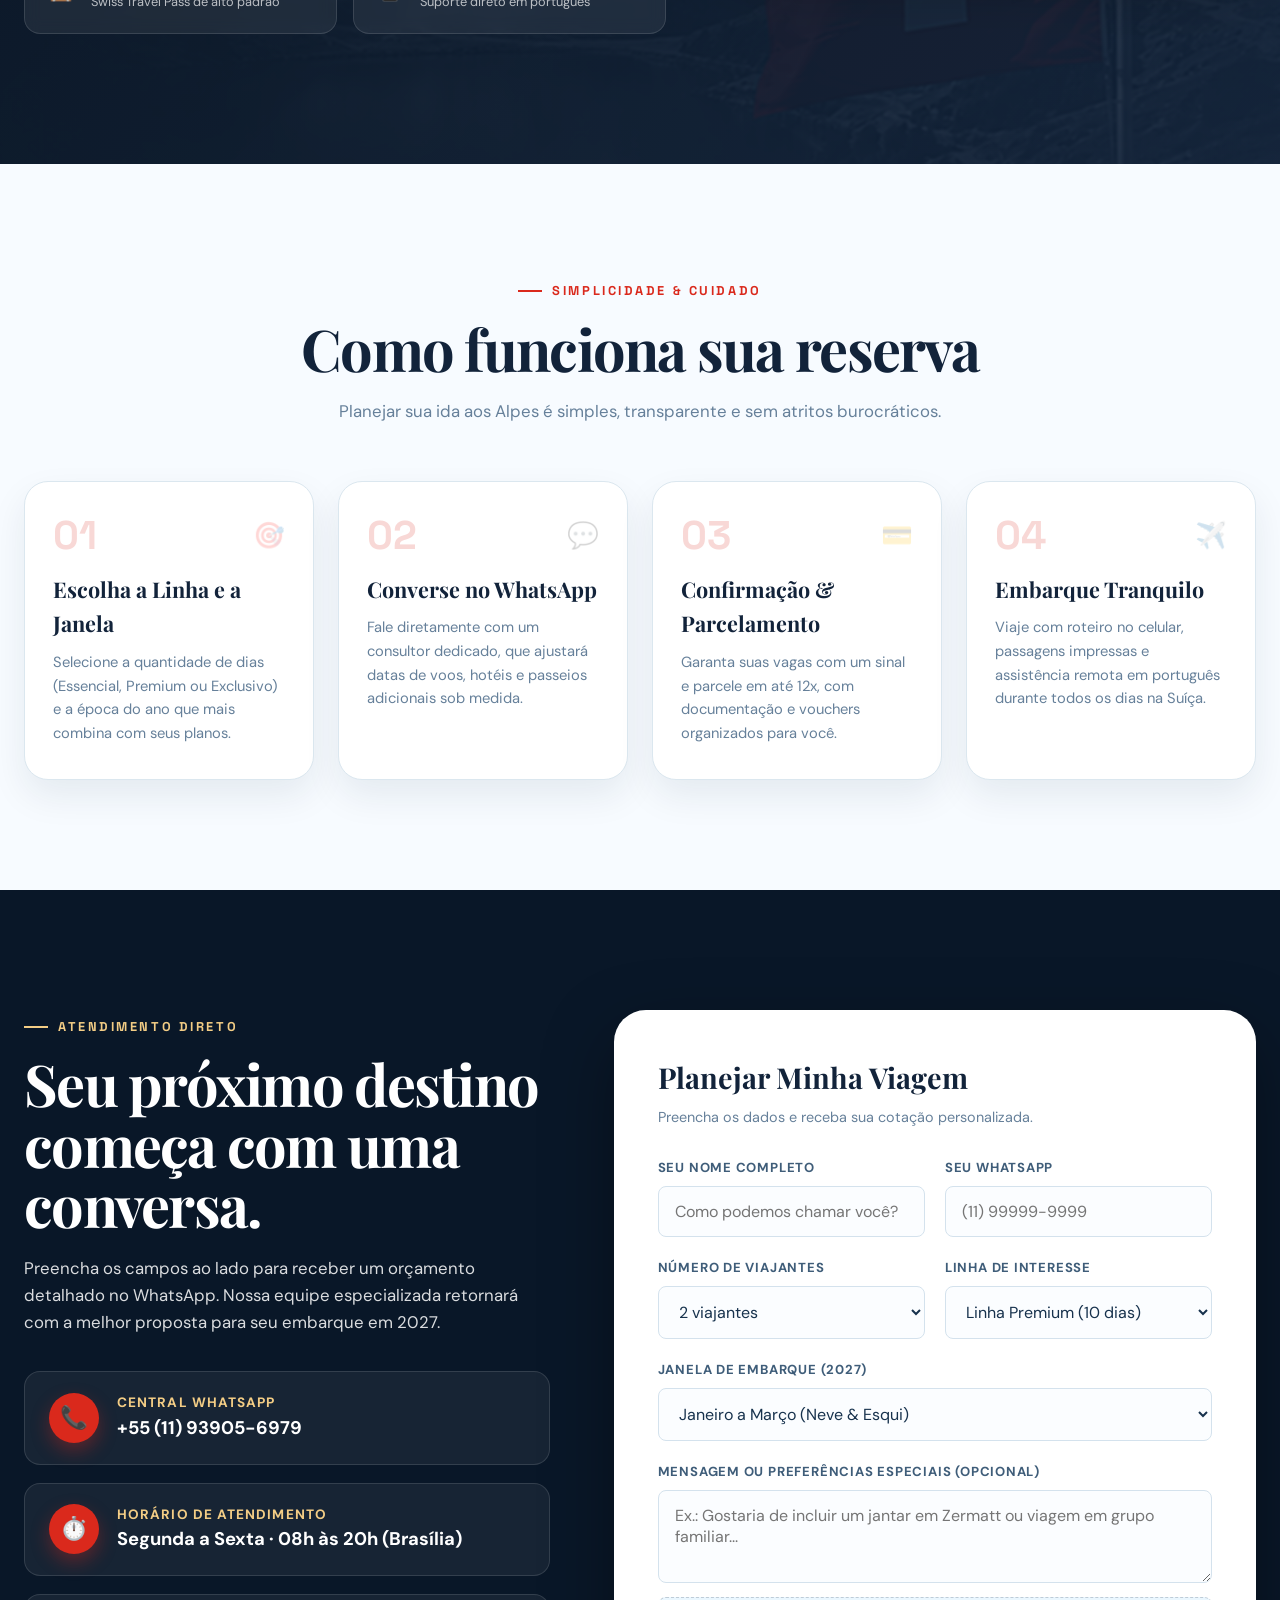
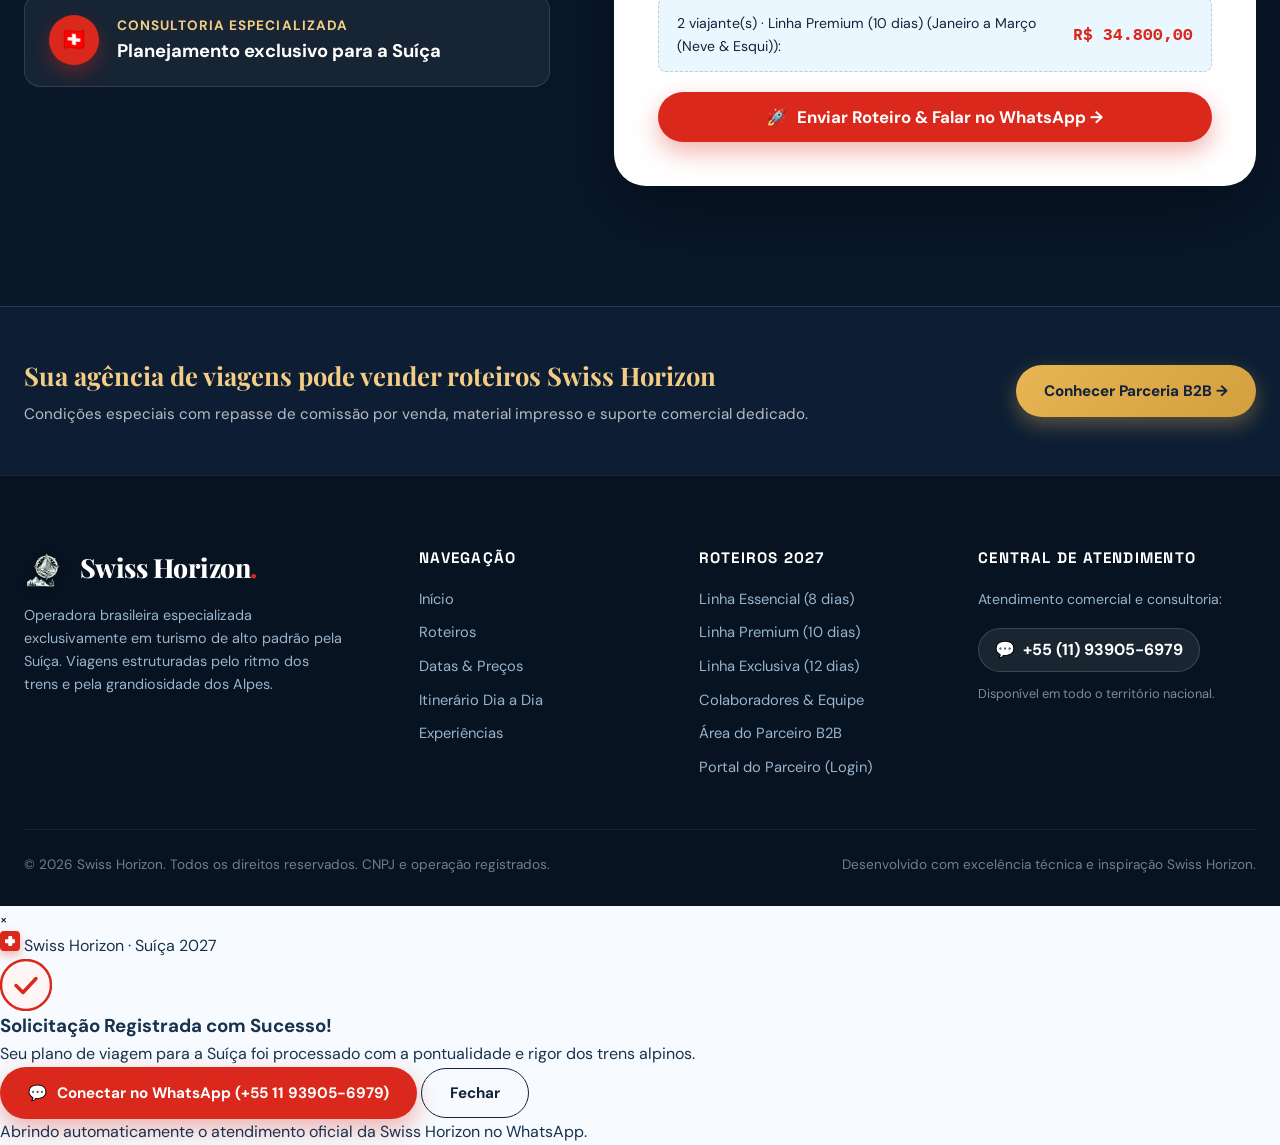
==== commit 93a9ec58: "Change language code from 'PT' to 'BR' and update links" ====
--- a/index.html
+++ b/index.html
@@ -53,7 +53,7 @@
                 <path d="M 200,240 A 120,120 0 0,0 440,240 A 130,130 0 0,1 200,240" fill="#ffffff"/>
               </svg>
             </span>
-            <span class="lang-code-current" id="currentLangCode">PT</span>
+            <span class="lang-code-current" id="currentLangCode">BR</span>
             <svg class="lang-chevron" viewBox="0 0 12 12" width="10" height="10" fill="currentColor">
               <path d="M2 4L6 8L10 4" stroke="currentColor" stroke-width="2" stroke-linecap="round" fill="none"/>
             </svg>
@@ -877,7 +877,7 @@
           <li><a href="#roteiros" data-i18n="footer_route_exclusivo">Linha Exclusiva (12 dias)</a></li>
           <li><a href="trabalhe-conosco.html#colaboradores" data-i18n="nav_team">Colaboradores &amp; Equipe</a></li>
           <li><a href="trabalhe-conosco.html" data-i18n="footer_route_b2b">Área do Parceiro B2B</a></li>
-          <li><a href="portal-login.html">Portal do Parceiro (Login) 🔒</a></li>
+          <li><a href="portal-login.html" data-i18n="parceiro_portal">Portal do Parceiro (Login)</a></li>
         </ul>
       </div>
 
--- a/style.css
+++ b/style.css
@@ -1489,6 +1489,280 @@
 }
 
 /* ==========================================================================
+   SEÇÃO COLABORADORES & EQUIPE SWISS HORIZON
+   ========================================================================== */
+.section-team {
+  background: radial-gradient(circle at 15% 20%, rgba(218, 41, 28, 0.08) 0%, transparent 45%),
+              radial-gradient(circle at 85% 75%, rgba(232, 181, 84, 0.08) 0%, transparent 45%),
+              #071321;
+  color: var(--white);
+  padding: 120px 0;
+  position: relative;
+  overflow: hidden;
+  border-top: 1px solid rgba(255, 255, 255, 0.06);
+  border-bottom: 1px solid rgba(255, 255, 255, 0.06);
+}
+
+.section-team .section-title {
+  color: var(--white);
+}
+
+.section-team .section-lede {
+  color: rgba(255, 255, 255, 0.75);
+}
+
+/* Abas / Filtros Interativos de Equipe */
+.team-filter-bar {
+  display: flex;
+  justify-content: center;
+  align-items: center;
+  gap: 10px;
+  margin: 36px auto 52px auto;
+  flex-wrap: wrap;
+  padding: 6px;
+  background: rgba(255, 255, 255, 0.05);
+  border: 1px solid rgba(255, 255, 255, 0.12);
+  border-radius: var(--radius-full);
+  max-width: fit-content;
+  backdrop-filter: blur(12px);
+}
+
+.team-filter-btn {
+  background: transparent;
+  border: none;
+  color: rgba(255, 255, 255, 0.72);
+  font-family: var(--font-body);
+  font-size: 0.9rem;
+  font-weight: 600;
+  padding: 10px 20px;
+  border-radius: var(--radius-full);
+  cursor: pointer;
+  display: inline-flex;
+  align-items: center;
+  gap: 8px;
+  transition: all var(--transition-fast);
+}
+
+.team-filter-btn:hover {
+  color: var(--white);
+  background: rgba(255, 255, 255, 0.1);
+}
+
+.team-filter-btn.is-active {
+  color: var(--white);
+  background: var(--red);
+  box-shadow: 0 4px 18px var(--glow-red);
+}
+
+.team-filter-count {
+  font-family: var(--font-mono);
+  font-size: 0.72rem;
+  background: rgba(255, 255, 255, 0.16);
+  padding: 2px 7px;
+  border-radius: 12px;
+  font-weight: 500;
+}
+
+.team-filter-btn.is-active .team-filter-count {
+  background: rgba(255, 255, 255, 0.28);
+}
+
+/* Grid de Colaboradores */
+.team-grid {
+  display: grid;
+  grid-template-columns: repeat(3, 1fr);
+  gap: 32px;
+}
+
+@media (max-width: 1024px) {
+  .team-grid {
+    grid-template-columns: repeat(2, 1fr);
+    gap: 24px;
+  }
+}
+
+@media (max-width: 640px) {
+  .team-grid {
+    grid-template-columns: 1fr;
+    gap: 20px;
+  }
+  .team-filter-bar {
+    width: 100%;
+    justify-content: stretch;
+  }
+  .team-filter-btn {
+    flex: 1 1 auto;
+    justify-content: center;
+    font-size: 0.82rem;
+    padding: 8px 14px;
+  }
+}
+
+/* Cartões de Colaborador */
+.team-card {
+  background: linear-gradient(180deg, rgba(28, 52, 84, 0.5) 0%, rgba(13, 30, 52, 0.85) 100%);
+  border: 1px solid rgba(255, 255, 255, 0.1);
+  border-radius: var(--radius-xl);
+  overflow: hidden;
+  display: flex;
+  flex-direction: column;
+  transition: transform 0.35s cubic-bezier(0.16, 1, 0.3, 1), box-shadow 0.35s ease, border-color 0.35s ease;
+  backdrop-filter: blur(12px);
+  position: relative;
+}
+
+.team-card:hover {
+  border-color: rgba(232, 181, 84, 0.45);
+  box-shadow: 0 20px 48px rgba(0, 0, 0, 0.45), 0 0 28px rgba(232, 181, 84, 0.14);
+  transform: translateY(-8px);
+}
+
+.team-card-media {
+  position: relative;
+  width: 100%;
+  aspect-ratio: 1 / 1;
+  overflow: hidden;
+  background: radial-gradient(circle, #0e223b 0%, #060e18 100%);
+  display: flex;
+  align-items: center;
+  justify-content: center;
+  padding: 8px;
+}
+
+.team-card-photo {
+  width: 100%;
+  height: 100%;
+  object-fit: cover;
+  object-position: center center;
+  border-radius: var(--radius-lg);
+  transform: scale(0.96);
+  transform-origin: center center;
+  transition: transform 0.4s cubic-bezier(0.16, 1, 0.3, 1), filter 0.4s ease;
+  display: block;
+}
+
+.team-card:hover .team-card-photo {
+  transform: scale(0.92);
+}
+
+.team-card-dept-badge {
+  position: absolute;
+  bottom: 14px;
+  left: 14px;
+  background: rgba(7, 19, 33, 0.92);
+  border: 1px solid rgba(255, 255, 255, 0.2);
+  backdrop-filter: blur(10px);
+  color: var(--gold);
+  font-family: var(--font-mono);
+  font-size: 0.72rem;
+  font-weight: 600;
+  text-transform: uppercase;
+  letter-spacing: 0.05em;
+  padding: 5px 12px;
+  border-radius: var(--radius-full);
+  z-index: 2;
+  box-shadow: 0 4px 12px rgba(0, 0, 0, 0.4);
+}
+
+.team-card-body {
+  padding: 26px 24px 22px 24px;
+  display: flex;
+  flex-direction: column;
+  flex: 1;
+}
+
+.team-card-header {
+  margin-bottom: 12px;
+}
+
+.team-card-name {
+  font-family: var(--font-display);
+  font-size: 1.45rem;
+  font-weight: 700;
+  color: var(--white);
+  margin: 0 0 4px 0;
+  letter-spacing: -0.02em;
+}
+
+.team-card-role {
+  font-family: var(--font-body);
+  font-size: 0.94rem;
+  font-weight: 600;
+  color: var(--gold);
+  display: block;
+}
+
+.team-card-bio {
+  font-family: var(--font-body);
+  font-size: 0.88rem;
+  line-height: 1.6;
+  color: rgba(255, 255, 255, 0.75);
+  margin: 0 0 20px 0;
+  flex: 1;
+}
+
+.team-card-footer {
+  display: flex;
+  align-items: center;
+  justify-content: space-between;
+  padding-top: 14px;
+  border-top: 1px solid rgba(255, 255, 255, 0.08);
+}
+
+.team-tag {
+  font-family: var(--font-mono);
+  font-size: 0.72rem;
+  color: rgba(255, 255, 255, 0.55);
+  letter-spacing: 0.02em;
+}
+
+.team-status-dot {
+  display: inline-flex;
+  align-items: center;
+  gap: 6px;
+  font-family: var(--font-mono);
+  font-size: 0.72rem;
+  color: #2ecc71;
+}
+
+.team-status-dot::before {
+  content: "";
+  display: inline-block;
+  width: 7px;
+  height: 7px;
+  background-color: #2ecc71;
+  border-radius: 50%;
+  box-shadow: 0 0 8px #2ecc71;
+}
+
+/* Faixa de recrutamento */
+.team-cta-strip {
+  margin-top: 56px;
+  background: rgba(255, 255, 255, 0.04);
+  border: 1px dashed rgba(255, 255, 255, 0.18);
+  border-radius: var(--radius-lg);
+  padding: 30px 36px;
+  display: flex;
+  align-items: center;
+  justify-content: space-between;
+  gap: 24px;
+  flex-wrap: wrap;
+}
+
+.team-cta-content h4 {
+  font-family: var(--font-display);
+  font-size: 1.18rem;
+  color: var(--white);
+  margin: 0 0 6px 0;
+}
+
+.team-cta-content p {
+  color: rgba(255, 255, 255, 0.7);
+  font-size: 0.9rem;
+  margin: 0;
+}
+
+/* ==========================================================================
    SEÇÃO CONTATO & AGENDAMENTO
    ========================================================================== */
 .section-contact {
